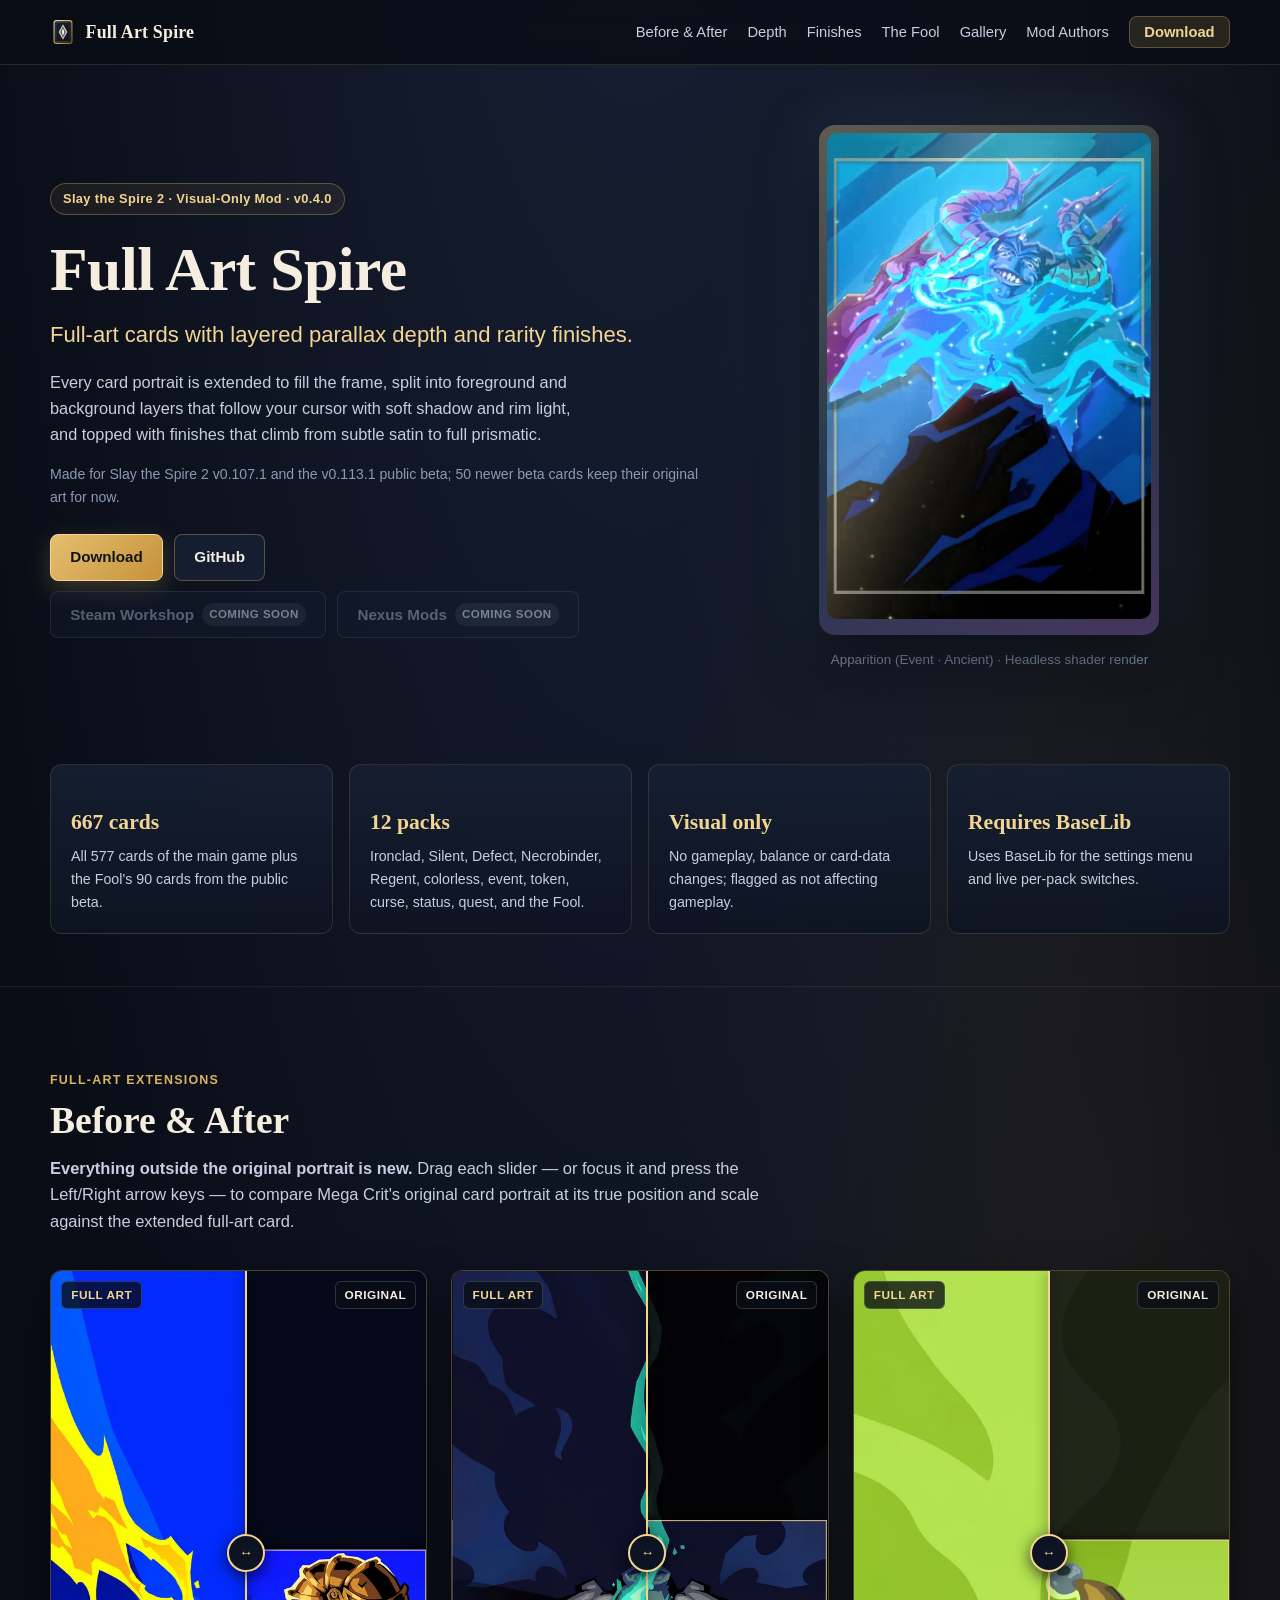
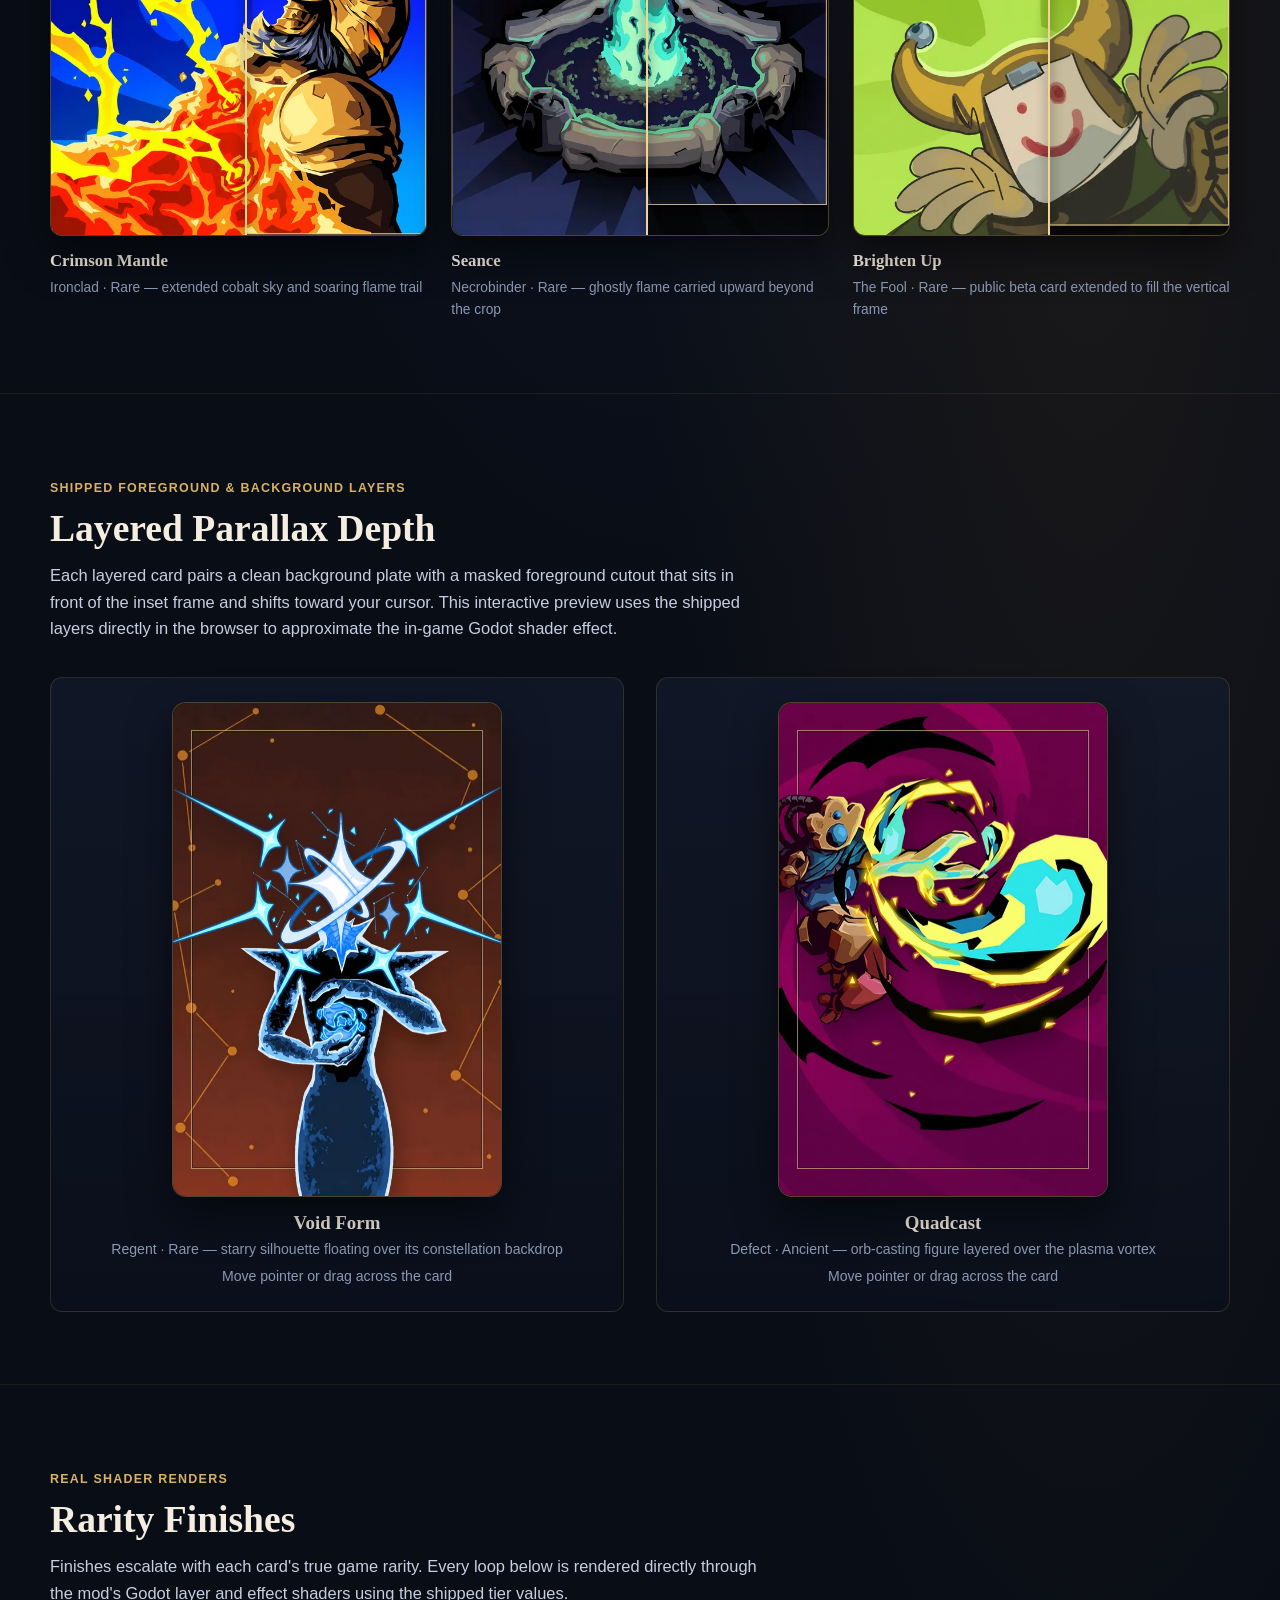
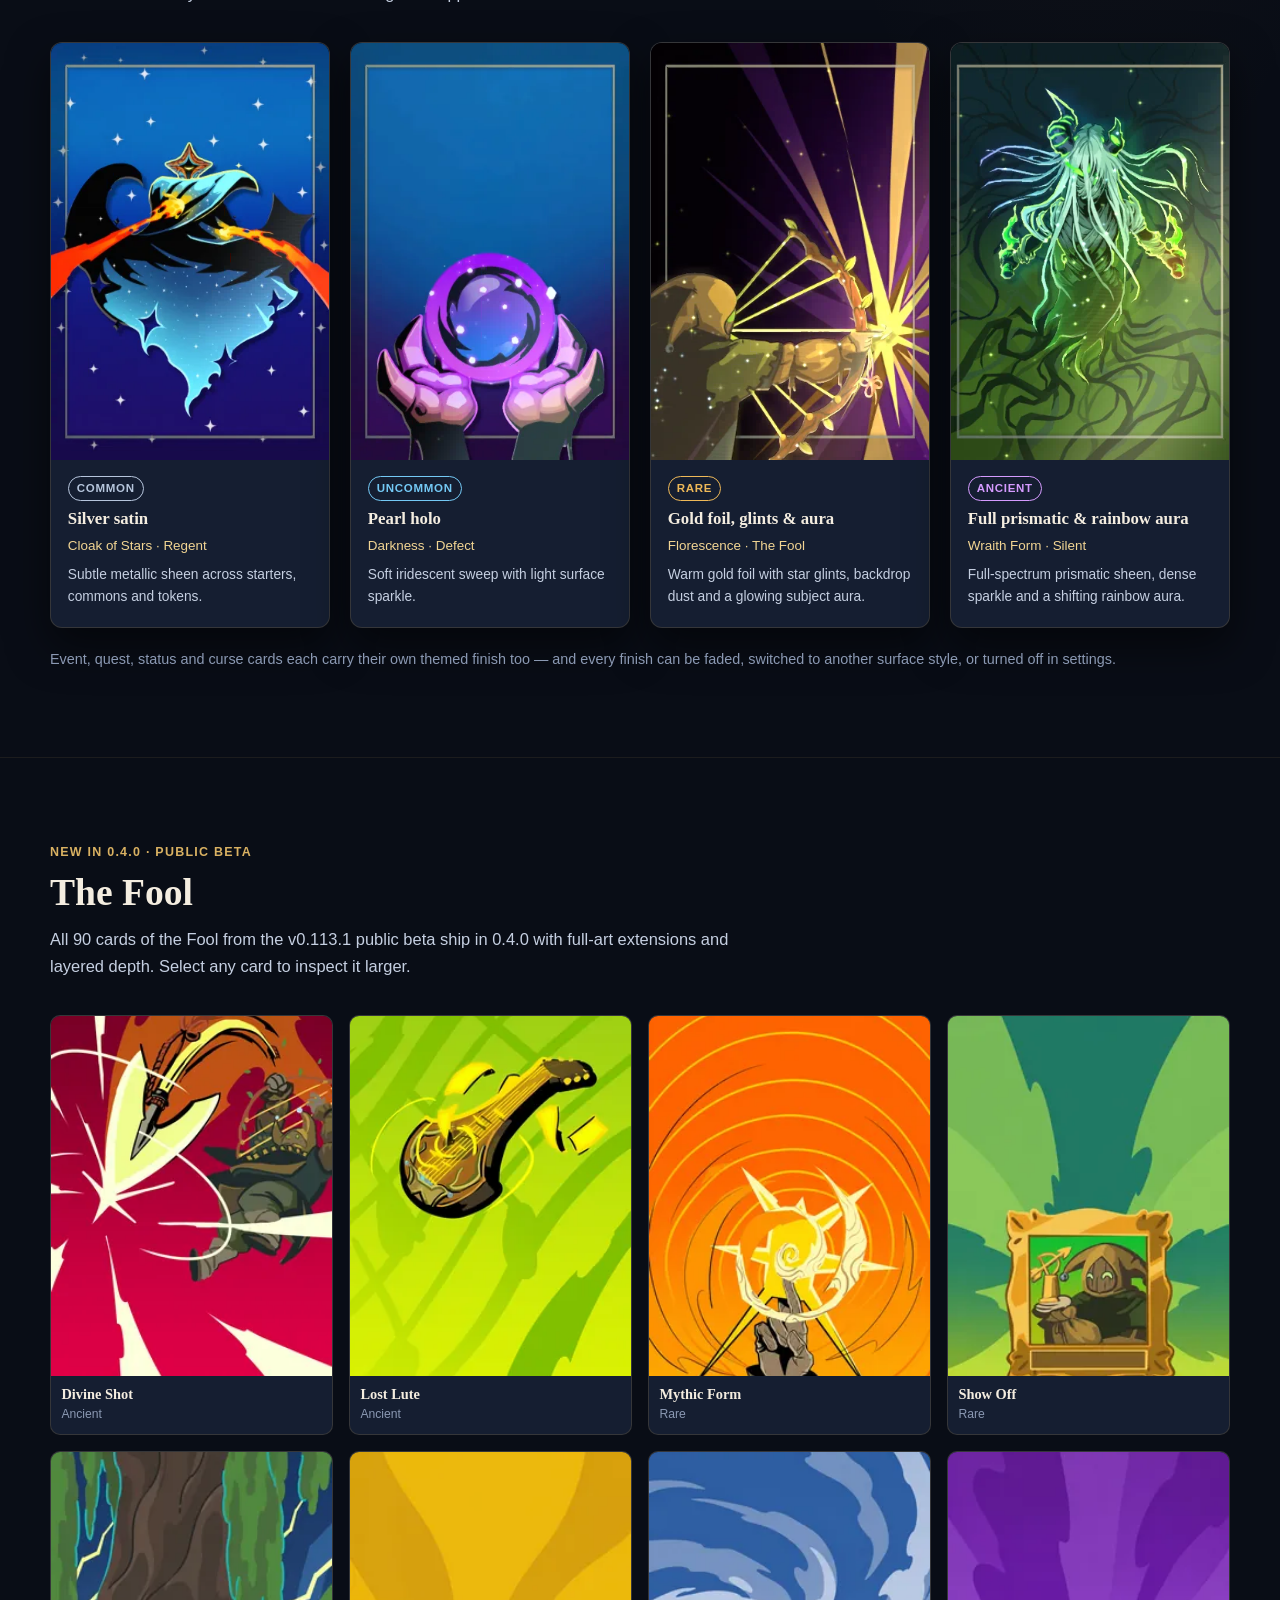
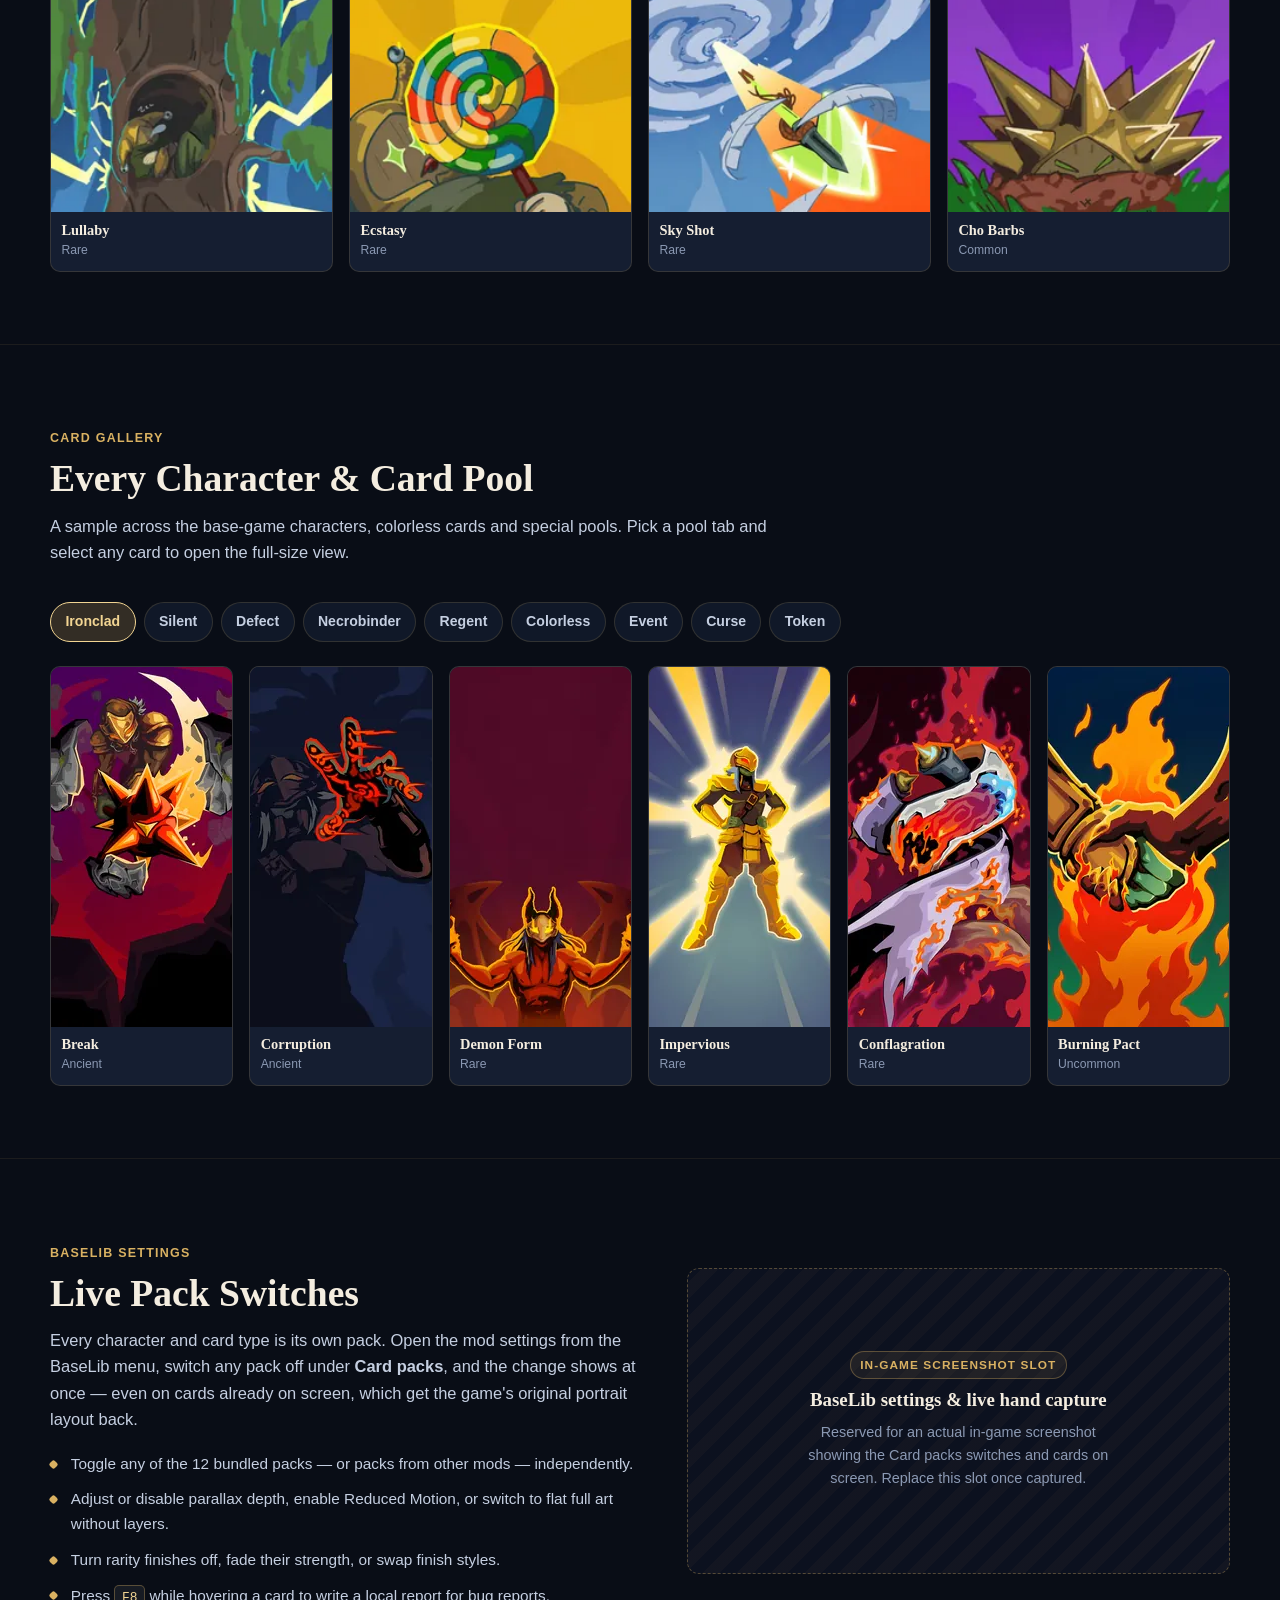
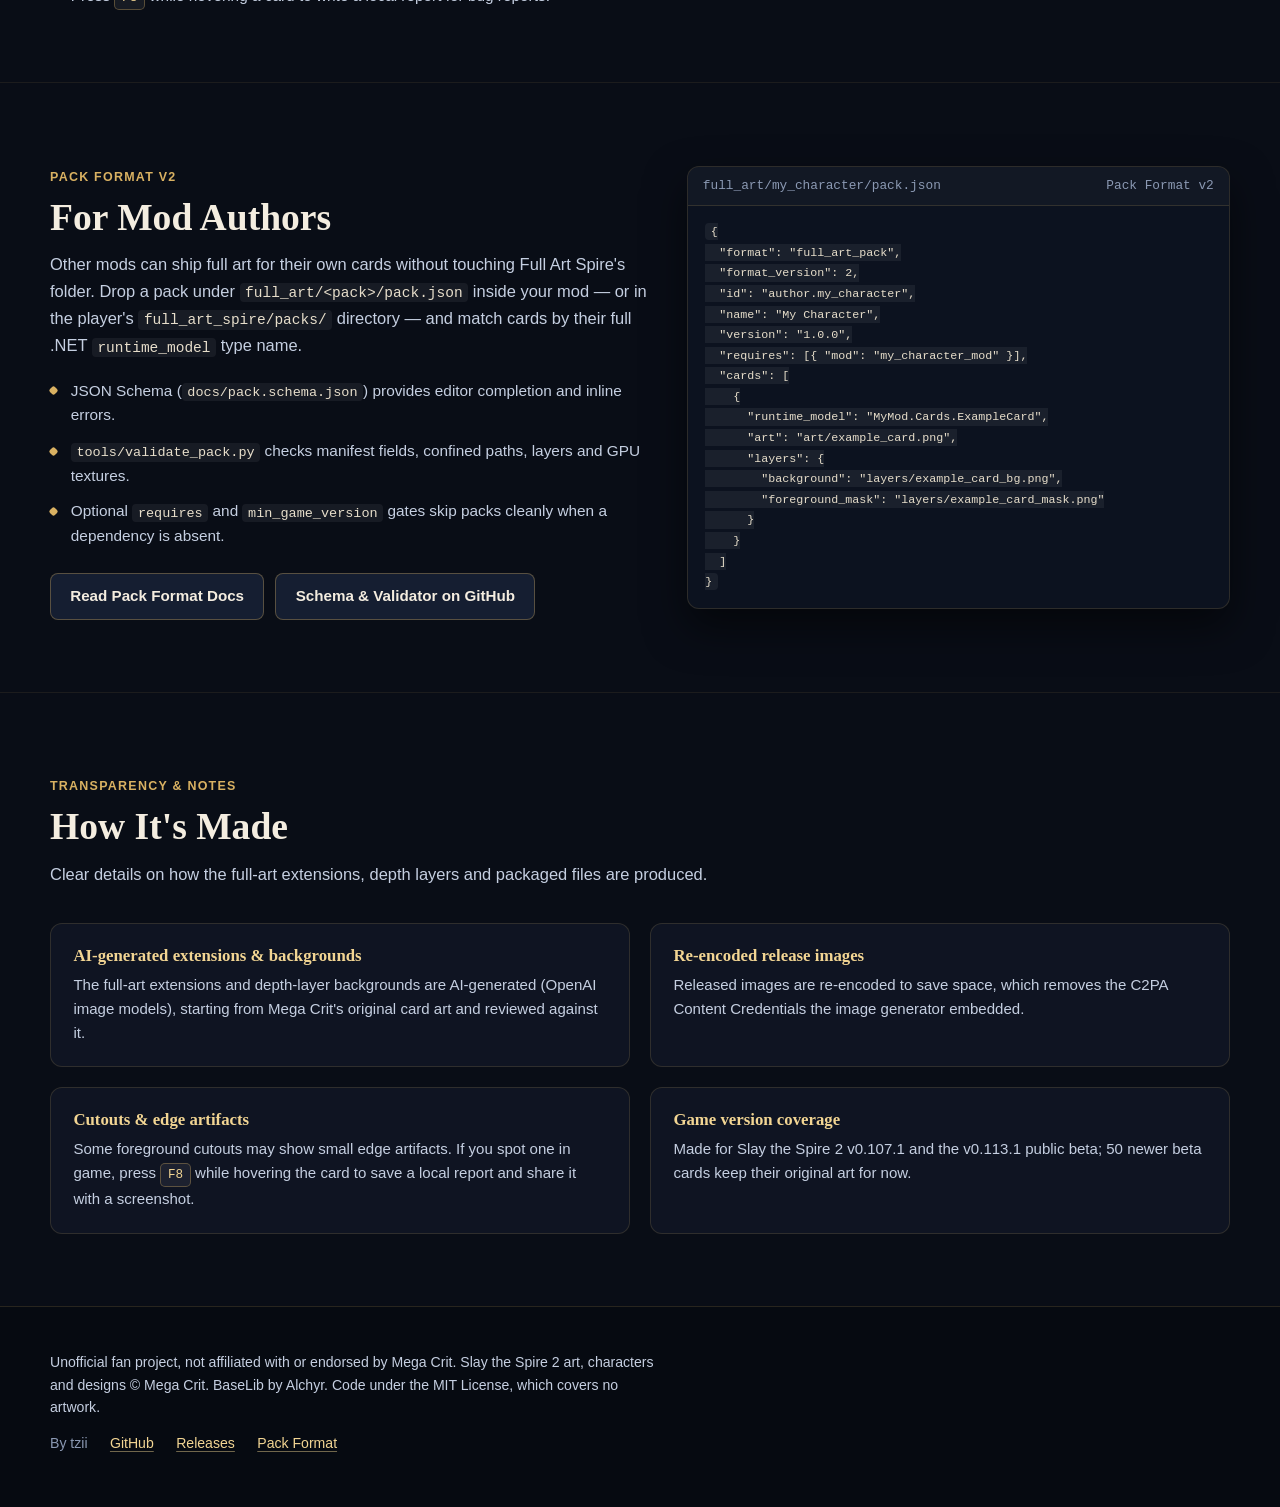
==== index.html @ d220547e "Add Full Art Spire showcase site, media, and press assets" ====
<!DOCTYPE html>
<html lang="en">
<head>
  <meta charset="utf-8">
  <meta name="viewport" content="width=device-width, initial-scale=1">
  <title>Full Art Spire — Full-Art Cards for Slay the Spire 2</title>
  <meta name="description" content="Visual-only Slay the Spire 2 mod giving 667 cards full-art portraits, layered parallax depth and rarity finishes across 12 switchable packs, including the Fool.">
  <meta name="theme-color" content="#090d16">
  <link rel="icon" href="favicon.svg" type="image/svg+xml">

  <meta property="og:type" content="website">
  <meta property="og:site_name" content="Full Art Spire">
  <meta property="og:title" content="Full Art Spire — Full-Art Cards for Slay the Spire 2">
  <meta property="og:description" content="667 full-art cards with layered parallax depth and rarity finishes across 12 packs, including the Fool from the public beta. Visual-only; requires BaseLib.">
  <meta property="og:url" content="https://tzii.github.io/full-art-spire/">
  <meta property="og:image" content="https://tzii.github.io/full-art-spire/assets/og-card.jpg">
  <meta property="og:image:width" content="1200">
  <meta property="og:image:height" content="630">
  <meta property="og:image:alt" content="Full Art Spire showcase featuring full-art Slay the Spire 2 cards with layered depth and rarity finishes">

  <meta name="twitter:card" content="summary_large_image">
  <meta name="twitter:title" content="Full Art Spire — Full-Art Cards for Slay the Spire 2">
  <meta name="twitter:description" content="667 full-art cards with layered parallax depth and rarity finishes across 12 packs. Visual-only Slay the Spire 2 mod.">
  <meta name="twitter:image" content="https://tzii.github.io/full-art-spire/assets/og-card.jpg">

  <link rel="stylesheet" href="style.css">
</head>
<body>
  <a class="skip-link" href="#main">Skip to main content</a>

  <header class="site-header">
    <div class="container header-inner">
      <a class="brand" href="#top">
        <img class="brand-mark" src="favicon.svg" alt="" width="26" height="26">
        <span>Full Art Spire</span>
      </a>
      <nav aria-label="Primary">
        <ul class="nav-links">
          <li><a href="#before-after">Before &amp; After</a></li>
          <li><a href="#depth">Depth</a></li>
          <li><a href="#finishes">Finishes</a></li>
          <li><a href="#the-fool">The Fool</a></li>
          <li><a href="#gallery">Gallery</a></li>
          <li><a href="#mod-authors">Mod Authors</a></li>
          <li><a class="nav-cta" href="https://github.com/tzii/full-art-spire/releases/latest" target="_blank" rel="noopener noreferrer">Download</a></li>
        </ul>
      </nav>
    </div>
  </header>

  <main id="main">
    <!-- a. Hero -->
    <section id="top" class="hero">
      <div class="container hero-grid">
        <div>
          <p class="hero-pill">Slay the Spire 2 · Visual-Only Mod · v0.4.0</p>
          <h1>Full Art Spire</h1>
          <p class="hero-tagline">Full-art cards with layered parallax depth and rarity finishes.</p>
          <p class="hero-desc">
            Every card portrait is extended to fill the frame, split into foreground and background layers that follow your cursor with soft shadow and rim light, and topped with finishes that climb from subtle satin to full prismatic.
          </p>
          <p class="hero-version-note">
            Made for Slay the Spire 2 v0.107.1 and the v0.113.1 public beta; 50 newer beta cards keep their original art for now.
          </p>
          <div class="hero-actions" role="group" aria-label="Downloads and links">
            <div class="btn-row">
              <a class="btn btn-primary" href="https://github.com/tzii/full-art-spire/releases/latest" target="_blank" rel="noopener noreferrer">
                Download
              </a>
              <a class="btn" href="https://github.com/tzii/full-art-spire" target="_blank" rel="noopener noreferrer">
                GitHub
              </a>
            </div>
            <div class="btn-row">
              <a id="btn-workshop" class="btn btn-store is-disabled" aria-disabled="true" tabindex="-1">
                Steam Workshop <span class="btn-badge">Coming soon</span>
              </a>
              <a id="btn-nexus" class="btn btn-store is-disabled" aria-disabled="true" tabindex="-1">
                Nexus Mods <span class="btn-badge">Coming soon</span>
              </a>
            </div>
          </div>
        </div>

        <div class="hero-stage">
          <div class="hero-card-frame">
            <picture>
              <source srcset="assets/hero-still.webp" media="(prefers-reduced-motion: reduce)">
              <img
                src="assets/hero.webp"
                alt="Apparition — Ancient card rendered with layered parallax depth and full prismatic rainbow finish"
                width="400"
                height="600"
                loading="eager"
                fetchpriority="high"
                decoding="async"
              >
            </picture>
          </div>
          <p class="hero-caption">Apparition (Event · Ancient) · Headless shader render</p>
        </div>
      </div>
    </section>

    <!-- b. Facts strip -->
    <section class="facts-section" aria-label="Mod overview facts">
      <div class="container">
        <div class="facts-grid">
          <div class="fact-card">
            <p class="fact-value">667 cards</p>
            <p class="fact-desc">All 577 cards of the main game plus the Fool's 90 cards from the public beta.</p>
          </div>
          <div class="fact-card">
            <p class="fact-value">12 packs</p>
            <p class="fact-desc">Ironclad, Silent, Defect, Necrobinder, Regent, colorless, event, token, curse, status, quest, and the Fool.</p>
          </div>
          <div class="fact-card">
            <p class="fact-value">Visual only</p>
            <p class="fact-desc">No gameplay, balance or card-data changes; flagged as not affecting gameplay.</p>
          </div>
          <div class="fact-card">
            <p class="fact-value">Requires BaseLib</p>
            <p class="fact-desc">Uses BaseLib for the settings menu and live per-pack switches.</p>
          </div>
        </div>
      </div>
    </section>

    <!-- c. Before / After -->
    <section id="before-after" class="section">
      <div class="container">
        <div class="section-head">
          <p class="section-eyebrow">Full-Art Extensions</p>
          <h2>Before &amp; After</h2>
          <p class="section-lead">
            <strong>Everything outside the original portrait is new.</strong> Drag each slider — or focus it and press the Left/Right arrow keys — to compare Mega Crit's original card portrait at its true position and scale against the extended full-art card.
          </p>
        </div>

        <div class="ba-grid">
          <figure class="ba-card">
            <div class="ba-viewport" data-ba>
              <img class="ba-img" src="assets/ba-1-before.webp" alt="Crimson Mantle original game portrait positioned inside the darkened full-art canvas" width="640" height="960" loading="lazy" decoding="async">
              <img class="ba-img ba-after" src="assets/ba-1-after.webp" alt="Crimson Mantle extended full-art version with sky and rising flames" width="640" height="960" loading="lazy" decoding="async">
              <span class="ba-tag ba-tag-after" aria-hidden="true">Full art</span>
              <span class="ba-tag ba-tag-before" aria-hidden="true">Original</span>
              <div class="ba-divider" aria-hidden="true">
                <span class="ba-knob">&#8596;</span>
              </div>
              <input class="ba-range" type="range" min="0" max="100" value="52" aria-label="Compare original portrait and full art for Crimson Mantle">
            </div>
            <figcaption class="ba-meta">
              <span class="ba-title">Crimson Mantle</span>
              <span class="ba-sub">Ironclad · Rare — extended cobalt sky and soaring flame trail</span>
            </figcaption>
          </figure>

          <figure class="ba-card">
            <div class="ba-viewport" data-ba>
              <img class="ba-img" src="assets/ba-2-before.webp" alt="Seance original game portrait positioned inside the darkened full-art canvas" width="640" height="960" loading="lazy" decoding="async">
              <img class="ba-img ba-after" src="assets/ba-2-after.webp" alt="Seance extended full-art version with spectral fire rising into the cavern" width="640" height="960" loading="lazy" decoding="async">
              <span class="ba-tag ba-tag-after" aria-hidden="true">Full art</span>
              <span class="ba-tag ba-tag-before" aria-hidden="true">Original</span>
              <div class="ba-divider" aria-hidden="true">
                <span class="ba-knob">&#8596;</span>
              </div>
              <input class="ba-range" type="range" min="0" max="100" value="52" aria-label="Compare original portrait and full art for Seance">
            </div>
            <figcaption class="ba-meta">
              <span class="ba-title">Seance</span>
              <span class="ba-sub">Necrobinder · Rare — ghostly flame carried upward beyond the crop</span>
            </figcaption>
          </figure>

          <figure class="ba-card">
            <div class="ba-viewport" data-ba>
              <img class="ba-img" src="assets/ba-3-before.webp" alt="Brighten Up original game portrait positioned inside the darkened full-art canvas" width="640" height="960" loading="lazy" decoding="async">
              <img class="ba-img ba-after" src="assets/ba-3-after.webp" alt="Brighten Up extended full-art version for the Fool" width="640" height="960" loading="lazy" decoding="async">
              <span class="ba-tag ba-tag-after" aria-hidden="true">Full art</span>
              <span class="ba-tag ba-tag-before" aria-hidden="true">Original</span>
              <div class="ba-divider" aria-hidden="true">
                <span class="ba-knob">&#8596;</span>
              </div>
              <input class="ba-range" type="range" min="0" max="100" value="52" aria-label="Compare original portrait and full art for Brighten Up">
            </div>
            <figcaption class="ba-meta">
              <span class="ba-title">Brighten Up</span>
              <span class="ba-sub">The Fool · Rare — public beta card extended to fill the vertical frame</span>
            </figcaption>
          </figure>
        </div>
      </div>
    </section>

    <!-- d. Depth (interactive browser parallax) -->
    <section id="depth" class="section">
      <div class="container">
        <div class="section-head">
          <p class="section-eyebrow">Shipped Foreground &amp; Background Layers</p>
          <h2>Layered Parallax Depth</h2>
          <p class="section-lead">
            Each layered card pairs a clean background plate with a masked foreground cutout that sits in front of the inset frame and shifts toward your cursor. This interactive preview uses the shipped layers directly in the browser to approximate the in-game Godot shader effect.
          </p>
        </div>

        <div class="depth-grid">
          <div class="depth-card-wrap">
            <div class="depth-stage" data-depth-stage>
              <img class="depth-layer depth-bg" src="assets/depth-1-bg.webp" alt="" width="600" height="900" loading="lazy" decoding="async">
              <div class="depth-inset-frame" aria-hidden="true"></div>
              <img class="depth-layer depth-shadow" src="assets/depth-1-fg.webp" alt="" width="600" height="900" loading="lazy" decoding="async" aria-hidden="true">
              <img class="depth-layer depth-fg" src="assets/depth-1-fg.webp" alt="Void Form foreground cutout over its constellation background" width="600" height="900" loading="lazy" decoding="async">
              <div class="depth-sheen" aria-hidden="true"></div>
              <img class="depth-still" src="[data-uri]" data-src="assets/depth-1-still.webp" alt="Void Form layered card at rest" width="600" height="900" loading="lazy" decoding="async">
            </div>
            <div class="depth-caption">
              <h3>Void Form</h3>
              <p>Regent · Rare — starry silhouette floating over its constellation backdrop</p>
              <p class="depth-hint" data-depth-hint>Move pointer or drag across the card</p>
            </div>
          </div>

          <div class="depth-card-wrap">
            <div class="depth-stage" data-depth-stage>
              <img class="depth-layer depth-bg" src="assets/depth-2-bg.webp" alt="" width="600" height="900" loading="lazy" decoding="async">
              <div class="depth-inset-frame" aria-hidden="true"></div>
              <img class="depth-layer depth-shadow" src="assets/depth-2-fg.webp" alt="" width="600" height="900" loading="lazy" decoding="async" aria-hidden="true">
              <img class="depth-layer depth-fg" src="assets/depth-2-fg.webp" alt="Quadcast foreground cutout over its swirling plasma vortex background" width="600" height="900" loading="lazy" decoding="async">
              <div class="depth-sheen" aria-hidden="true"></div>
              <img class="depth-still" src="[data-uri]" data-src="assets/depth-2-still.webp" alt="Quadcast layered card at rest" width="600" height="900" loading="lazy" decoding="async">
            </div>
            <div class="depth-caption">
              <h3>Quadcast</h3>
              <p>Defect · Ancient — orb-casting figure layered over the plasma vortex</p>
              <p class="depth-hint" data-depth-hint>Move pointer or drag across the card</p>
            </div>
          </div>
        </div>
      </div>
    </section>

    <!-- e. Rarity finishes -->
    <section id="finishes" class="section">
      <div class="container">
        <div class="section-head">
          <p class="section-eyebrow">Real Shader Renders</p>
          <h2>Rarity Finishes</h2>
          <p class="section-lead">
            Finishes escalate with each card's true game rarity. Every loop below is rendered directly through the mod's Godot layer and effect shaders using the shipped tier values.
          </p>
        </div>

        <div class="finishes-grid">
          <article class="finish-card">
            <div class="finish-media">
              <img src="assets/finish-common-still.webp" data-still-src="assets/finish-common-still.webp" data-anim-src="assets/finish-common.webp" alt="Cloak of Stars rendered with the Common silver satin finish" width="360" height="540" loading="lazy" decoding="async">
            </div>
            <div class="finish-body">
              <span class="tier-pill tier-common">Common</span>
              <h3 class="finish-name">Silver satin</h3>
              <p class="finish-card-title">Cloak of Stars · Regent</p>
              <p class="finish-desc">Subtle metallic sheen across starters, commons and tokens.</p>
            </div>
          </article>

          <article class="finish-card">
            <div class="finish-media">
              <img src="assets/finish-uncommon-still.webp" data-still-src="assets/finish-uncommon-still.webp" data-anim-src="assets/finish-uncommon.webp" alt="Darkness rendered with the Uncommon pearl holo finish" width="360" height="540" loading="lazy" decoding="async">
            </div>
            <div class="finish-body">
              <span class="tier-pill tier-uncommon">Uncommon</span>
              <h3 class="finish-name">Pearl holo</h3>
              <p class="finish-card-title">Darkness · Defect</p>
              <p class="finish-desc">Soft iridescent sweep with light surface sparkle.</p>
            </div>
          </article>

          <article class="finish-card">
            <div class="finish-media">
              <img src="assets/finish-rare-still.webp" data-still-src="assets/finish-rare-still.webp" data-anim-src="assets/finish-rare.webp" alt="Florescence rendered with the Rare gold foil finish, star glints and subject aura" width="360" height="540" loading="lazy" decoding="async">
            </div>
            <div class="finish-body">
              <span class="tier-pill tier-rare">Rare</span>
              <h3 class="finish-name">Gold foil, glints &amp; aura</h3>
              <p class="finish-card-title">Florescence · The Fool</p>
              <p class="finish-desc">Warm gold foil with star glints, backdrop dust and a glowing subject aura.</p>
            </div>
          </article>

          <article class="finish-card">
            <div class="finish-media">
              <img src="assets/finish-ancient-still.webp" data-still-src="assets/finish-ancient-still.webp" data-anim-src="assets/finish-ancient.webp" alt="Wraith Form rendered with the Ancient full prismatic finish and rainbow aura" width="360" height="540" loading="lazy" decoding="async">
            </div>
            <div class="finish-body">
              <span class="tier-pill tier-ancient">Ancient</span>
              <h3 class="finish-name">Full prismatic &amp; rainbow aura</h3>
              <p class="finish-card-title">Wraith Form · Silent</p>
              <p class="finish-desc">Full-spectrum prismatic sheen, dense sparkle and a shifting rainbow aura.</p>
            </div>
          </article>
        </div>

        <p class="subtle-note">
          Event, quest, status and curse cards each carry their own themed finish too — and every finish can be faded, switched to another surface style, or turned off in settings.
        </p>
      </div>
    </section>

    <!-- f. The Fool -->
    <section id="the-fool" class="section">
      <div class="container">
        <div class="section-head">
          <p class="section-eyebrow">New in 0.4.0 · Public Beta</p>
          <h2>The Fool</h2>
          <p class="section-lead">
            All 90 cards of the Fool from the v0.113.1 public beta ship in 0.4.0 with full-art extensions and layered depth. Select any card to inspect it larger.
          </p>
        </div>

        <div class="card-grid" data-lightbox-group>
          <button type="button" class="card-tile" data-lightbox-item data-full="assets/cards/full/fool-divine_shot.webp" data-name="Divine Shot" data-meta="The Fool · Ancient">
            <img class="card-tile-art" src="assets/cards/thumb/fool-divine_shot.webp" alt="Divine Shot — The Fool Ancient full-art card" width="256" height="360" loading="lazy" decoding="async">
            <span class="card-tile-meta"><span class="card-tile-name">Divine Shot</span><span class="card-tile-rarity">Ancient</span></span>
          </button>
          <button type="button" class="card-tile" data-lightbox-item data-full="assets/cards/full/fool-lost_lute.webp" data-name="Lost Lute" data-meta="The Fool · Ancient">
            <img class="card-tile-art" src="assets/cards/thumb/fool-lost_lute.webp" alt="Lost Lute — The Fool Ancient full-art card" width="256" height="360" loading="lazy" decoding="async">
            <span class="card-tile-meta"><span class="card-tile-name">Lost Lute</span><span class="card-tile-rarity">Ancient</span></span>
          </button>
          <button type="button" class="card-tile" data-lightbox-item data-full="assets/cards/full/fool-mythic_form.webp" data-name="Mythic Form" data-meta="The Fool · Rare">
            <img class="card-tile-art" src="assets/cards/thumb/fool-mythic_form.webp" alt="Mythic Form — The Fool Rare full-art card" width="240" height="360" loading="lazy" decoding="async">
            <span class="card-tile-meta"><span class="card-tile-name">Mythic Form</span><span class="card-tile-rarity">Rare</span></span>
          </button>
          <button type="button" class="card-tile" data-lightbox-item data-full="assets/cards/full/fool-show_off.webp" data-name="Show Off" data-meta="The Fool · Rare">
            <img class="card-tile-art" src="assets/cards/thumb/fool-show_off.webp" alt="Show Off — The Fool Rare full-art card" width="240" height="360" loading="lazy" decoding="async">
            <span class="card-tile-meta"><span class="card-tile-name">Show Off</span><span class="card-tile-rarity">Rare</span></span>
          </button>
          <button type="button" class="card-tile" data-lightbox-item data-full="assets/cards/full/fool-lullaby.webp" data-name="Lullaby" data-meta="The Fool · Rare">
            <img class="card-tile-art" src="assets/cards/thumb/fool-lullaby.webp" alt="Lullaby — The Fool Rare full-art card" width="240" height="360" loading="lazy" decoding="async">
            <span class="card-tile-meta"><span class="card-tile-name">Lullaby</span><span class="card-tile-rarity">Rare</span></span>
          </button>
          <button type="button" class="card-tile" data-lightbox-item data-full="assets/cards/full/fool-ecstasy.webp" data-name="Ecstasy" data-meta="The Fool · Rare">
            <img class="card-tile-art" src="assets/cards/thumb/fool-ecstasy.webp" alt="Ecstasy — The Fool Rare full-art card" width="240" height="360" loading="lazy" decoding="async">
            <span class="card-tile-meta"><span class="card-tile-name">Ecstasy</span><span class="card-tile-rarity">Rare</span></span>
          </button>
          <button type="button" class="card-tile" data-lightbox-item data-full="assets/cards/full/fool-sky_shot.webp" data-name="Sky Shot" data-meta="The Fool · Rare">
            <img class="card-tile-art" src="assets/cards/thumb/fool-sky_shot.webp" alt="Sky Shot — The Fool Rare full-art card" width="240" height="360" loading="lazy" decoding="async">
            <span class="card-tile-meta"><span class="card-tile-name">Sky Shot</span><span class="card-tile-rarity">Rare</span></span>
          </button>
          <button type="button" class="card-tile" data-lightbox-item data-full="assets/cards/full/fool-cho_barbs.webp" data-name="Cho Barbs" data-meta="The Fool · Common">
            <img class="card-tile-art" src="assets/cards/thumb/fool-cho_barbs.webp" alt="Cho Barbs — The Fool Common full-art card" width="240" height="360" loading="lazy" decoding="async">
            <span class="card-tile-meta"><span class="card-tile-name">Cho Barbs</span><span class="card-tile-rarity">Common</span></span>
          </button>
        </div>
      </div>
    </section>

    <!-- g. Every character gallery -->
    <section id="gallery" class="section">
      <div class="container">
        <div class="section-head">
          <p class="section-eyebrow">Card Gallery</p>
          <h2>Every Character &amp; Card Pool</h2>
          <p class="section-lead">
            A sample across the base-game characters, colorless cards and special pools. Pick a pool tab and select any card to open the full-size view.
          </p>
        </div>

        <div class="tablist" role="tablist" aria-label="Card pools" data-gallery-tabs>
          <button type="button" class="tab-btn" role="tab" id="tab-ironclad" aria-selected="true" aria-controls="panel-ironclad" tabindex="0">Ironclad</button>
          <button type="button" class="tab-btn" role="tab" id="tab-silent" aria-selected="false" aria-controls="panel-silent" tabindex="-1">Silent</button>
          <button type="button" class="tab-btn" role="tab" id="tab-defect" aria-selected="false" aria-controls="panel-defect" tabindex="-1">Defect</button>
          <button type="button" class="tab-btn" role="tab" id="tab-necrobinder" aria-selected="false" aria-controls="panel-necrobinder" tabindex="-1">Necrobinder</button>
          <button type="button" class="tab-btn" role="tab" id="tab-regent" aria-selected="false" aria-controls="panel-regent" tabindex="-1">Regent</button>
          <button type="button" class="tab-btn" role="tab" id="tab-colorless" aria-selected="false" aria-controls="panel-colorless" tabindex="-1">Colorless</button>
          <button type="button" class="tab-btn" role="tab" id="tab-event" aria-selected="false" aria-controls="panel-event" tabindex="-1">Event</button>
          <button type="button" class="tab-btn" role="tab" id="tab-curse" aria-selected="false" aria-controls="panel-curse" tabindex="-1">Curse</button>
          <button type="button" class="tab-btn" role="tab" id="tab-token" aria-selected="false" aria-controls="panel-token" tabindex="-1">Token</button>
        </div>

        <!-- Ironclad -->
        <div id="panel-ironclad" class="tabpanel" role="tabpanel" aria-labelledby="tab-ironclad">
          <div class="card-grid is-six" data-lightbox-group>
            <button type="button" class="card-tile" data-lightbox-item data-full="assets/cards/full/ironclad-break.webp" data-name="Break" data-meta="Ironclad · Ancient">
              <img class="card-tile-art" src="assets/cards/thumb/ironclad-break.webp" alt="Break — Ironclad Ancient full-art card" width="256" height="360" loading="lazy" decoding="async">
              <span class="card-tile-meta"><span class="card-tile-name">Break</span><span class="card-tile-rarity">Ancient</span></span>
            </button>
            <button type="button" class="card-tile" data-lightbox-item data-full="assets/cards/full/ironclad-corruption.webp" data-name="Corruption" data-meta="Ironclad · Ancient">
              <img class="card-tile-art" src="assets/cards/thumb/ironclad-corruption.webp" alt="Corruption — Ironclad Ancient full-art card" width="256" height="360" loading="lazy" decoding="async">
              <span class="card-tile-meta"><span class="card-tile-name">Corruption</span><span class="card-tile-rarity">Ancient</span></span>
            </button>
            <button type="button" class="card-tile" data-lightbox-item data-full="assets/cards/full/ironclad-demon_form.webp" data-name="Demon Form" data-meta="Ironclad · Rare">
              <img class="card-tile-art" src="assets/cards/thumb/ironclad-demon_form.webp" alt="Demon Form — Ironclad Rare full-art card" width="240" height="360" loading="lazy" decoding="async">
              <span class="card-tile-meta"><span class="card-tile-name">Demon Form</span><span class="card-tile-rarity">Rare</span></span>
            </button>
            <button type="button" class="card-tile" data-lightbox-item data-full="assets/cards/full/ironclad-impervious.webp" data-name="Impervious" data-meta="Ironclad · Rare">
              <img class="card-tile-art" src="assets/cards/thumb/ironclad-impervious.webp" alt="Impervious — Ironclad Rare full-art card" width="240" height="360" loading="lazy" decoding="async">
              <span class="card-tile-meta"><span class="card-tile-name">Impervious</span><span class="card-tile-rarity">Rare</span></span>
            </button>
            <button type="button" class="card-tile" data-lightbox-item data-full="assets/cards/full/ironclad-conflagration.webp" data-name="Conflagration" data-meta="Ironclad · Rare">
              <img class="card-tile-art" src="assets/cards/thumb/ironclad-conflagration.webp" alt="Conflagration — Ironclad Rare full-art card" width="240" height="360" loading="lazy" decoding="async">
              <span class="card-tile-meta"><span class="card-tile-name">Conflagration</span><span class="card-tile-rarity">Rare</span></span>
            </button>
            <button type="button" class="card-tile" data-lightbox-item data-full="assets/cards/full/ironclad-burning_pact.webp" data-name="Burning Pact" data-meta="Ironclad · Uncommon">
              <img class="card-tile-art" src="assets/cards/thumb/ironclad-burning_pact.webp" alt="Burning Pact — Ironclad Uncommon full-art card" width="240" height="360" loading="lazy" decoding="async">
              <span class="card-tile-meta"><span class="card-tile-name">Burning Pact</span><span class="card-tile-rarity">Uncommon</span></span>
            </button>
          </div>
        </div>

        <!-- Silent -->
        <div id="panel-silent" class="tabpanel" role="tabpanel" aria-labelledby="tab-silent" hidden>
          <div class="card-grid is-six" data-lightbox-group>
            <button type="button" class="card-tile" data-lightbox-item data-full="assets/cards/full/silent-wraith_form.webp" data-name="Wraith Form" data-meta="Silent · Ancient">
              <img class="card-tile-art" src="[data-uri]" data-src="assets/cards/thumb/silent-wraith_form.webp" alt="Wraith Form — Silent Ancient full-art card" width="256" height="360" loading="lazy" decoding="async">
              <span class="card-tile-meta"><span class="card-tile-name">Wraith Form</span><span class="card-tile-rarity">Ancient</span></span>
            </button>
            <button type="button" class="card-tile" data-lightbox-item data-full="assets/cards/full/silent-suppress.webp" data-name="Suppress" data-meta="Silent · Ancient">
              <img class="card-tile-art" src="[data-uri]" data-src="assets/cards/thumb/silent-suppress.webp" alt="Suppress — Silent Ancient full-art card" width="256" height="360" loading="lazy" decoding="async">
              <span class="card-tile-meta"><span class="card-tile-name">Suppress</span><span class="card-tile-rarity">Ancient</span></span>
            </button>
            <button type="button" class="card-tile" data-lightbox-item data-full="assets/cards/full/silent-afterimage.webp" data-name="Afterimage" data-meta="Silent · Rare">
              <img class="card-tile-art" src="[data-uri]" data-src="assets/cards/thumb/silent-afterimage.webp" alt="Afterimage — Silent Rare full-art card" width="240" height="360" loading="lazy" decoding="async">
              <span class="card-tile-meta"><span class="card-tile-name">Afterimage</span><span class="card-tile-rarity">Rare</span></span>
            </button>
            <button type="button" class="card-tile" data-lightbox-item data-full="assets/cards/full/silent-fan_of_knives.webp" data-name="Fan of Knives" data-meta="Silent · Rare">
              <img class="card-tile-art" src="[data-uri]" data-src="assets/cards/thumb/silent-fan_of_knives.webp" alt="Fan of Knives — Silent Rare full-art card" width="240" height="360" loading="lazy" decoding="async">
              <span class="card-tile-meta"><span class="card-tile-name">Fan of Knives</span><span class="card-tile-rarity">Rare</span></span>
            </button>
            <button type="button" class="card-tile" data-lightbox-item data-full="assets/cards/full/silent-grand_finale.webp" data-name="Grand Finale" data-meta="Silent · Rare">
              <img class="card-tile-art" src="[data-uri]" data-src="assets/cards/thumb/silent-grand_finale.webp" alt="Grand Finale — Silent Rare full-art card" width="240" height="360" loading="lazy" decoding="async">
              <span class="card-tile-meta"><span class="card-tile-name">Grand Finale</span><span class="card-tile-rarity">Rare</span></span>
            </button>
            <button type="button" class="card-tile" data-lightbox-item data-full="assets/cards/full/silent-serpent_form.webp" data-name="Serpent Form" data-meta="Silent · Rare">
              <img class="card-tile-art" src="[data-uri]" data-src="assets/cards/thumb/silent-serpent_form.webp" alt="Serpent Form — Silent Rare full-art card" width="240" height="360" loading="lazy" decoding="async">
              <span class="card-tile-meta"><span class="card-tile-name">Serpent Form</span><span class="card-tile-rarity">Rare</span></span>
            </button>
          </div>
        </div>

        <!-- Defect -->
        <div id="panel-defect" class="tabpanel" role="tabpanel" aria-labelledby="tab-defect" hidden>
          <div class="card-grid is-six" data-lightbox-group>
            <button type="button" class="card-tile" data-lightbox-item data-full="assets/cards/full/defect-biased_cognition.webp" data-name="Biased Cognition" data-meta="Defect · Ancient">
              <img class="card-tile-art" src="[data-uri]" data-src="assets/cards/thumb/defect-biased_cognition.webp" alt="Biased Cognition — Defect Ancient full-art card" width="256" height="360" loading="lazy" decoding="async">
              <span class="card-tile-meta"><span class="card-tile-name">Biased Cognition</span><span class="card-tile-rarity">Ancient</span></span>
            </button>
            <button type="button" class="card-tile" data-lightbox-item data-full="assets/cards/full/defect-quadcast.webp" data-name="Quadcast" data-meta="Defect · Ancient">
              <img class="card-tile-art" src="[data-uri]" data-src="assets/cards/thumb/defect-quadcast.webp" alt="Quadcast — Defect Ancient full-art card" width="256" height="360" loading="lazy" decoding="async">
              <span class="card-tile-meta"><span class="card-tile-name">Quadcast</span><span class="card-tile-rarity">Ancient</span></span>
            </button>
            <button type="button" class="card-tile" data-lightbox-item data-full="assets/cards/full/defect-echo_form.webp" data-name="Echo Form" data-meta="Defect · Rare">
              <img class="card-tile-art" src="[data-uri]" data-src="assets/cards/thumb/defect-echo_form.webp" alt="Echo Form — Defect Rare full-art card" width="240" height="360" loading="lazy" decoding="async">
              <span class="card-tile-meta"><span class="card-tile-name">Echo Form</span><span class="card-tile-rarity">Rare</span></span>
            </button>
            <button type="button" class="card-tile" data-lightbox-item data-full="assets/cards/full/defect-creative_ai.webp" data-name="Creative AI" data-meta="Defect · Rare">
              <img class="card-tile-art" src="[data-uri]" data-src="assets/cards/thumb/defect-creative_ai.webp" alt="Creative AI — Defect Rare full-art card" width="240" height="360" loading="lazy" decoding="async">
              <span class="card-tile-meta"><span class="card-tile-name">Creative AI</span><span class="card-tile-rarity">Rare</span></span>
            </button>
            <button type="button" class="card-tile" data-lightbox-item data-full="assets/cards/full/defect-genetic_algorithm.webp" data-name="Genetic Algorithm" data-meta="Defect · Rare">
              <img class="card-tile-art" src="[data-uri]" data-src="assets/cards/thumb/defect-genetic_algorithm.webp" alt="Genetic Algorithm — Defect Rare full-art card" width="240" height="360" loading="lazy" decoding="async">
              <span class="card-tile-meta"><span class="card-tile-name">Genetic Algorithm</span><span class="card-tile-rarity">Rare</span></span>
            </button>
            <button type="button" class="card-tile" data-lightbox-item data-full="assets/cards/full/defect-glacier.webp" data-name="Glacier" data-meta="Defect · Uncommon">
              <img class="card-tile-art" src="[data-uri]" data-src="assets/cards/thumb/defect-glacier.webp" alt="Glacier — Defect Uncommon full-art card" width="240" height="360" loading="lazy" decoding="async">
              <span class="card-tile-meta"><span class="card-tile-name">Glacier</span><span class="card-tile-rarity">Uncommon</span></span>
            </button>
          </div>
        </div>

        <!-- Necrobinder -->
        <div id="panel-necrobinder" class="tabpanel" role="tabpanel" aria-labelledby="tab-necrobinder" hidden>
          <div class="card-grid is-six" data-lightbox-group>
            <button type="button" class="card-tile" data-lightbox-item data-full="assets/cards/full/necrobinder-protector.webp" data-name="Protector" data-meta="Necrobinder · Ancient">
              <img class="card-tile-art" src="[data-uri]" data-src="assets/cards/thumb/necrobinder-protector.webp" alt="Protector — Necrobinder Ancient full-art card" width="256" height="360" loading="lazy" decoding="async">
              <span class="card-tile-meta"><span class="card-tile-name">Protector</span><span class="card-tile-rarity">Ancient</span></span>
            </button>
            <button type="button" class="card-tile" data-lightbox-item data-full="assets/cards/full/necrobinder-forbidden_grimoire.webp" data-name="Forbidden Grimoire" data-meta="Necrobinder · Ancient">
              <img class="card-tile-art" src="[data-uri]" data-src="assets/cards/thumb/necrobinder-forbidden_grimoire.webp" alt="Forbidden Grimoire — Necrobinder Ancient full-art card" width="256" height="360" loading="lazy" decoding="async">
              <span class="card-tile-meta"><span class="card-tile-name">Forbidden Grimoire</span><span class="card-tile-rarity">Ancient</span></span>
            </button>
            <button type="button" class="card-tile" data-lightbox-item data-full="assets/cards/full/necrobinder-reaper_form.webp" data-name="Reaper Form" data-meta="Necrobinder · Rare">
              <img class="card-tile-art" src="[data-uri]" data-src="assets/cards/thumb/necrobinder-reaper_form.webp" alt="Reaper Form — Necrobinder Rare full-art card" width="240" height="360" loading="lazy" decoding="async">
              <span class="card-tile-meta"><span class="card-tile-name">Reaper Form</span><span class="card-tile-rarity">Rare</span></span>
            </button>
            <button type="button" class="card-tile" data-lightbox-item data-full="assets/cards/full/necrobinder-end_of_days.webp" data-name="End of Days" data-meta="Necrobinder · Rare">
              <img class="card-tile-art" src="[data-uri]" data-src="assets/cards/thumb/necrobinder-end_of_days.webp" alt="End of Days — Necrobinder Rare full-art card" width="240" height="360" loading="lazy" decoding="async">
              <span class="card-tile-meta"><span class="card-tile-name">End of Days</span><span class="card-tile-rarity">Rare</span></span>
            </button>
            <button type="button" class="card-tile" data-lightbox-item data-full="assets/cards/full/necrobinder-necro_mastery.webp" data-name="Necro Mastery" data-meta="Necrobinder · Rare">
              <img class="card-tile-art" src="[data-uri]" data-src="assets/cards/thumb/necrobinder-necro_mastery.webp" alt="Necro Mastery — Necrobinder Rare full-art card" width="240" height="360" loading="lazy" decoding="async">
              <span class="card-tile-meta"><span class="card-tile-name">Necro Mastery</span><span class="card-tile-rarity">Rare</span></span>
            </button>
            <button type="button" class="card-tile" data-lightbox-item data-full="assets/cards/full/necrobinder-countdown.webp" data-name="Countdown" data-meta="Necrobinder · Uncommon">
              <img class="card-tile-art" src="[data-uri]" data-src="assets/cards/thumb/necrobinder-countdown.webp" alt="Countdown — Necrobinder Uncommon full-art card" width="240" height="360" loading="lazy" decoding="async">
              <span class="card-tile-meta"><span class="card-tile-name">Countdown</span><span class="card-tile-rarity">Uncommon</span></span>
            </button>
          </div>
        </div>

        <!-- Regent -->
        <div id="panel-regent" class="tabpanel" role="tabpanel" aria-labelledby="tab-regent" hidden>
          <div class="card-grid is-six" data-lightbox-group>
            <button type="button" class="card-tile" data-lightbox-item data-full="assets/cards/full/regent-the_sealed_throne.webp" data-name="The Sealed Throne" data-meta="Regent · Ancient">
              <img class="card-tile-art" src="[data-uri]" data-src="assets/cards/thumb/regent-the_sealed_throne.webp" alt="The Sealed Throne — Regent Ancient full-art card" width="256" height="360" loading="lazy" decoding="async">
              <span class="card-tile-meta"><span class="card-tile-name">The Sealed Throne</span><span class="card-tile-rarity">Ancient</span></span>
            </button>
            <button type="button" class="card-tile" data-lightbox-item data-full="assets/cards/full/regent-meteor_shower.webp" data-name="Meteor Shower" data-meta="Regent · Ancient">
              <img class="card-tile-art" src="[data-uri]" data-src="assets/cards/thumb/regent-meteor_shower.webp" alt="Meteor Shower — Regent Ancient full-art card" width="256" height="360" loading="lazy" decoding="async">
              <span class="card-tile-meta"><span class="card-tile-name">Meteor Shower</span><span class="card-tile-rarity">Ancient</span></span>
            </button>
            <button type="button" class="card-tile" data-lightbox-item data-full="assets/cards/full/regent-void_form.webp" data-name="Void Form" data-meta="Regent · Rare">
              <img class="card-tile-art" src="[data-uri]" data-src="assets/cards/thumb/regent-void_form.webp" alt="Void Form — Regent Rare full-art card" width="240" height="360" loading="lazy" decoding="async">
              <span class="card-tile-meta"><span class="card-tile-name">Void Form</span><span class="card-tile-rarity">Rare</span></span>
            </button>
            <button type="button" class="card-tile" data-lightbox-item data-full="assets/cards/full/regent-neutron_aegis.webp" data-name="Neutron Aegis" data-meta="Regent · Rare">
              <img class="card-tile-art" src="[data-uri]" data-src="assets/cards/thumb/regent-neutron_aegis.webp" alt="Neutron Aegis — Regent Rare full-art card" width="240" height="360" loading="lazy" decoding="async">
              <span class="card-tile-meta"><span class="card-tile-name">Neutron Aegis</span><span class="card-tile-rarity">Rare</span></span>
            </button>
            <button type="button" class="card-tile" data-lightbox-item data-full="assets/cards/full/regent-sword_sage.webp" data-name="Sword Sage" data-meta="Regent · Rare">
              <img class="card-tile-art" src="[data-uri]" data-src="assets/cards/thumb/regent-sword_sage.webp" alt="Sword Sage — Regent Rare full-art card" width="240" height="360" loading="lazy" decoding="async">
              <span class="card-tile-meta"><span class="card-tile-name">Sword Sage</span><span class="card-tile-rarity">Rare</span></span>
            </button>
            <button type="button" class="card-tile" data-lightbox-item data-full="assets/cards/full/regent-furnace.webp" data-name="Furnace" data-meta="Regent · Uncommon">
              <img class="card-tile-art" src="[data-uri]" data-src="assets/cards/thumb/regent-furnace.webp" alt="Furnace — Regent Uncommon full-art card" width="240" height="360" loading="lazy" decoding="async">
              <span class="card-tile-meta"><span class="card-tile-name">Furnace</span><span class="card-tile-rarity">Uncommon</span></span>
            </button>
          </div>
        </div>

        <!-- Colorless -->
        <div id="panel-colorless" class="tabpanel" role="tabpanel" aria-labelledby="tab-colorless" hidden>
          <div class="card-grid is-six" data-lightbox-group>
            <button type="button" class="card-tile" data-lightbox-item data-full="assets/cards/full/colorless-entropy.webp" data-name="Entropy" data-meta="Colorless · Rare">
              <img class="card-tile-art" src="[data-uri]" data-src="assets/cards/thumb/colorless-entropy.webp" alt="Entropy — Colorless Rare full-art card" width="240" height="360" loading="lazy" decoding="async">
              <span class="card-tile-meta"><span class="card-tile-name">Entropy</span><span class="card-tile-rarity">Rare</span></span>
            </button>
            <button type="button" class="card-tile" data-lightbox-item data-full="assets/cards/full/colorless-hand_of_greed.webp" data-name="Hand of Greed" data-meta="Colorless · Rare">
              <img class="card-tile-art" src="[data-uri]" data-src="assets/cards/thumb/colorless-hand_of_greed.webp" alt="Hand of Greed — Colorless Rare full-art card" width="240" height="360" loading="lazy" decoding="async">
              <span class="card-tile-meta"><span class="card-tile-name">Hand of Greed</span><span class="card-tile-rarity">Rare</span></span>
            </button>
            <button type="button" class="card-tile" data-lightbox-item data-full="assets/cards/full/colorless-master_of_strategy.webp" data-name="Master of Strategy" data-meta="Colorless · Rare">
              <img class="card-tile-art" src="[data-uri]" data-src="assets/cards/thumb/colorless-master_of_strategy.webp" alt="Master of Strategy — Colorless Rare full-art card" width="240" height="360" loading="lazy" decoding="async">
              <span class="card-tile-meta"><span class="card-tile-name">Master of Strategy</span><span class="card-tile-rarity">Rare</span></span>
            </button>
            <button type="button" class="card-tile" data-lightbox-item data-full="assets/cards/full/colorless-mayhem.webp" data-name="Mayhem" data-meta="Colorless · Rare">
              <img class="card-tile-art" src="[data-uri]" data-src="assets/cards/thumb/colorless-mayhem.webp" alt="Mayhem — Colorless Rare full-art card" width="240" height="360" loading="lazy" decoding="async">
              <span class="card-tile-meta"><span class="card-tile-name">Mayhem</span><span class="card-tile-rarity">Rare</span></span>
            </button>
            <button type="button" class="card-tile" data-lightbox-item data-full="assets/cards/full/colorless-eternal_armor.webp" data-name="Eternal Armor" data-meta="Colorless · Rare">
              <img class="card-tile-art" src="[data-uri]" data-src="assets/cards/thumb/colorless-eternal_armor.webp" alt="Eternal Armor — Colorless Rare full-art card" width="240" height="360" loading="lazy" decoding="async">
              <span class="card-tile-meta"><span class="card-tile-name">Eternal Armor</span><span class="card-tile-rarity">Rare</span></span>
            </button>
            <button type="button" class="card-tile" data-lightbox-item data-full="assets/cards/full/colorless-dramatic_entrance.webp" data-name="Dramatic Entrance" data-meta="Colorless · Uncommon">
              <img class="card-tile-art" src="[data-uri]" data-src="assets/cards/thumb/colorless-dramatic_entrance.webp" alt="Dramatic Entrance — Colorless Uncommon full-art card" width="240" height="360" loading="lazy" decoding="async">
              <span class="card-tile-meta"><span class="card-tile-name">Dramatic Entrance</span><span class="card-tile-rarity">Uncommon</span></span>
            </button>
          </div>
        </div>

        <!-- Event -->
        <div id="panel-event" class="tabpanel" role="tabpanel" aria-labelledby="tab-event" hidden>
          <div class="card-grid" data-lightbox-group>
            <button type="button" class="card-tile" data-lightbox-item data-full="assets/cards/full/event-apotheosis.webp" data-name="Apotheosis" data-meta="Event · Ancient">
              <img class="card-tile-art" src="[data-uri]" data-src="assets/cards/thumb/event-apotheosis.webp" alt="Apotheosis — Event Ancient full-art card" width="256" height="360" loading="lazy" decoding="async">
              <span class="card-tile-meta"><span class="card-tile-name">Apotheosis</span><span class="card-tile-rarity">Ancient</span></span>
            </button>
            <button type="button" class="card-tile" data-lightbox-item data-full="assets/cards/full/event-apparition.webp" data-name="Apparition" data-meta="Event · Ancient">
              <img class="card-tile-art" src="[data-uri]" data-src="assets/cards/thumb/event-apparition.webp" alt="Apparition — Event Ancient full-art card" width="256" height="360" loading="lazy" decoding="async">
              <span class="card-tile-meta"><span class="card-tile-name">Apparition</span><span class="card-tile-rarity">Ancient</span></span>
            </button>
            <button type="button" class="card-tile" data-lightbox-item data-full="assets/cards/full/event-enlightenment.webp" data-name="Enlightenment" data-meta="Event">
              <img class="card-tile-art" src="[data-uri]" data-src="assets/cards/thumb/event-enlightenment.webp" alt="Enlightenment — Event full-art card" width="240" height="360" loading="lazy" decoding="async">
              <span class="card-tile-meta"><span class="card-tile-name">Enlightenment</span><span class="card-tile-rarity">Event</span></span>
            </button>
            <button type="button" class="card-tile" data-lightbox-item data-full="assets/cards/full/event-metamorphosis.webp" data-name="Metamorphosis" data-meta="Event">
              <img class="card-tile-art" src="[data-uri]" data-src="assets/cards/thumb/event-metamorphosis.webp" alt="Metamorphosis — Event full-art card" width="240" height="360" loading="lazy" decoding="async">
              <span class="card-tile-meta"><span class="card-tile-name">Metamorphosis</span><span class="card-tile-rarity">Event</span></span>
            </button>
          </div>
        </div>

        <!-- Curse -->
        <div id="panel-curse" class="tabpanel" role="tabpanel" aria-labelledby="tab-curse" hidden>
          <div class="card-grid" data-lightbox-group>
            <button type="button" class="card-tile" data-lightbox-item data-full="assets/cards/full/curse-ascenders_bane.webp" data-name="Ascender's Bane" data-meta="Curse">
              <img class="card-tile-art" src="[data-uri]" data-src="assets/cards/thumb/curse-ascenders_bane.webp" alt="Ascender's Bane — Curse full-art card" width="240" height="360" loading="lazy" decoding="async">
              <span class="card-tile-meta"><span class="card-tile-name">Ascender's Bane</span><span class="card-tile-rarity">Curse</span></span>
            </button>
            <button type="button" class="card-tile" data-lightbox-item data-full="assets/cards/full/curse-curse_of_the_bell.webp" data-name="Curse of the Bell" data-meta="Curse">
              <img class="card-tile-art" src="[data-uri]" data-src="assets/cards/thumb/curse-curse_of_the_bell.webp" alt="Curse of the Bell — Curse full-art card" width="240" height="360" loading="lazy" decoding="async">
              <span class="card-tile-meta"><span class="card-tile-name">Curse of the Bell</span><span class="card-tile-rarity">Curse</span></span>
            </button>
            <button type="button" class="card-tile" data-lightbox-item data-full="assets/cards/full/curse-enthralled.webp" data-name="Enthralled" data-meta="Curse">
              <img class="card-tile-art" src="[data-uri]" data-src="assets/cards/thumb/curse-enthralled.webp" alt="Enthralled — Curse full-art card" width="240" height="360" loading="lazy" decoding="async">
              <span class="card-tile-meta"><span class="card-tile-name">Enthralled</span><span class="card-tile-rarity">Curse</span></span>
            </button>
            <button type="button" class="card-tile" data-lightbox-item data-full="assets/cards/full/curse-poor_sleep.webp" data-name="Poor Sleep" data-meta="Curse">
              <img class="card-tile-art" src="[data-uri]" data-src="assets/cards/thumb/curse-poor_sleep.webp" alt="Poor Sleep — Curse full-art card" width="240" height="360" loading="lazy" decoding="async">
              <span class="card-tile-meta"><span class="card-tile-name">Poor Sleep</span><span class="card-tile-rarity">Curse</span></span>
            </button>
          </div>
        </div>

        <!-- Token -->
        <div id="panel-token" class="tabpanel" role="tabpanel" aria-labelledby="tab-token" hidden>
          <div class="card-grid" data-lightbox-group>
            <button type="button" class="card-tile" data-lightbox-item data-full="assets/cards/full/token-sovereign_blade.webp" data-name="Sovereign Blade" data-meta="Token">
              <img class="card-tile-art" src="[data-uri]" data-src="assets/cards/thumb/token-sovereign_blade.webp" alt="Sovereign Blade — Token full-art card" width="240" height="360" loading="lazy" decoding="async">
              <span class="card-tile-meta"><span class="card-tile-name">Sovereign Blade</span><span class="card-tile-rarity">Token</span></span>
            </button>
            <button type="button" class="card-tile" data-lightbox-item data-full="assets/cards/full/token-soul.webp" data-name="Soul" data-meta="Token">
              <img class="card-tile-art" src="[data-uri]" data-src="assets/cards/thumb/token-soul.webp" alt="Soul — Token full-art card" width="240" height="360" loading="lazy" decoding="async">
              <span class="card-tile-meta"><span class="card-tile-name">Soul</span><span class="card-tile-rarity">Token</span></span>
            </button>
            <button type="button" class="card-tile" data-lightbox-item data-full="assets/cards/full/token-shiv.webp" data-name="Shiv" data-meta="Token">
              <img class="card-tile-art" src="[data-uri]" data-src="assets/cards/thumb/token-shiv.webp" alt="Shiv — Token full-art card" width="240" height="360" loading="lazy" decoding="async">
              <span class="card-tile-meta"><span class="card-tile-name">Shiv</span><span class="card-tile-rarity">Token</span></span>
            </button>
            <button type="button" class="card-tile" data-lightbox-item data-full="assets/cards/full/token-luminesce.webp" data-name="Luminesce" data-meta="Token">
              <img class="card-tile-art" src="[data-uri]" data-src="assets/cards/thumb/token-luminesce.webp" alt="Luminesce — Token full-art card" width="240" height="360" loading="lazy" decoding="async">
              <span class="card-tile-meta"><span class="card-tile-name">Luminesce</span><span class="card-tile-rarity">Token</span></span>
            </button>
          </div>
        </div>
      </div>
    </section>

    <!-- h. Live pack switches & settings -->
    <section id="pack-switches" class="section">
      <div class="container split-grid">
        <div>
          <p class="section-eyebrow">BaseLib Settings</p>
          <h2>Live Pack Switches</h2>
          <p class="section-lead">
            Every character and card type is its own pack. Open the mod settings from the BaseLib menu, switch any pack off under <strong>Card packs</strong>, and the change shows at once — even on cards already on screen, which get the game's original portrait layout back.
          </p>
          <ul class="feature-list">
            <li>Toggle any of the 12 bundled packs — or packs from other mods — independently.</li>
            <li>Adjust or disable parallax depth, enable Reduced Motion, or switch to flat full art without layers.</li>
            <li>Turn rarity finishes off, fade their strength, or swap finish styles.</li>
            <li>Press <kbd>F8</kbd> while hovering a card to write a local report for bug reports.</li>
          </ul>
        </div>

        <div class="screenshot-slot" role="region" aria-label="In-game screenshot placeholder">
          <span class="screenshot-slot-badge">In-game screenshot slot</span>
          <h3>BaseLib settings &amp; live hand capture</h3>
          <p>
            Reserved for an actual in-game screenshot showing the Card packs switches and cards on screen. Replace this slot once captured.
          </p>
        </div>
      </div>
    </section>

    <!-- h (continued). Optional Trailer (hidden until youtubeVideoId is set in script.js) -->
    <section id="trailer" class="section" hidden>
      <div class="container">
        <div class="section-head">
          <p class="section-eyebrow">Video</p>
          <h2>Trailer</h2>
          <p class="section-lead">Embedded via YouTube privacy-enhanced mode (<code>youtube-nocookie.com</code>).</p>
        </div>
        <div id="trailer-embed" class="trailer-frame"></div>
      </div>
    </section>

    <!-- i. For mod authors -->
    <section id="mod-authors" class="section">
      <div class="container split-grid">
        <div>
          <p class="section-eyebrow">Pack Format v2</p>
          <h2>For Mod Authors</h2>
          <p class="section-lead">
            Other mods can ship full art for their own cards without touching Full Art Spire's folder. Drop a pack under <code>full_art/&lt;pack&gt;/pack.json</code> inside your mod — or in the player's <code>full_art_spire/packs/</code> directory — and match cards by their full .NET <code>runtime_model</code> type name.
          </p>
          <ul class="feature-list">
            <li>JSON Schema (<code>docs/pack.schema.json</code>) provides editor completion and inline errors.</li>
            <li><code>tools/validate_pack.py</code> checks manifest fields, confined paths, layers and GPU textures.</li>
            <li>Optional <code>requires</code> and <code>min_game_version</code> gates skip packs cleanly when a dependency is absent.</li>
          </ul>
          <div class="btn-row">
            <a class="btn" href="https://github.com/tzii/full-art-spire/blob/main/docs/pack-format.md" target="_blank" rel="noopener noreferrer">
              Read Pack Format Docs
            </a>
            <a class="btn" href="https://github.com/tzii/full-art-spire" target="_blank" rel="noopener noreferrer">
              Schema &amp; Validator on GitHub
            </a>
          </div>
        </div>

        <div class="code-panel" aria-label="Example pack.json manifest">
          <div class="code-panel-bar">
            <span>full_art/my_character/pack.json</span>
            <span>Pack Format v2</span>
          </div>
          <pre><code>{
  "format": "full_art_pack",
  "format_version": 2,
  "id": "author.my_character",
  "name": "My Character",
  "version": "1.0.0",
  "requires": [{ "mod": "my_character_mod" }],
  "cards": [
    {
      "runtime_model": "MyMod.Cards.ExampleCard",
      "art": "art/example_card.png",
      "layers": {
        "background": "layers/example_card_bg.png",
        "foreground_mask": "layers/example_card_mask.png"
      }
    }
  ]
}</code></pre>
        </div>
      </div>
    </section>

    <!-- j. How it's made -->
    <section id="how-its-made" class="section">
      <div class="container">
        <div class="section-head">
          <p class="section-eyebrow">Transparency &amp; Notes</p>
          <h2>How It's Made</h2>
          <p class="section-lead">
            Clear details on how the full-art extensions, depth layers and packaged files are produced.
          </p>
        </div>

        <div class="notes-grid">
          <div class="note-card">
            <h3>AI-generated extensions &amp; backgrounds</h3>
            <p>
              The full-art extensions and depth-layer backgrounds are AI-generated (OpenAI image models), starting from Mega Crit's original card art and reviewed against it.
            </p>
          </div>
          <div class="note-card">
            <h3>Re-encoded release images</h3>
            <p>
              Released images are re-encoded to save space, which removes the C2PA Content Credentials the image generator embedded.
            </p>
          </div>
          <div class="note-card">
            <h3>Cutouts &amp; edge artifacts</h3>
            <p>
              Some foreground cutouts may show small edge artifacts. If you spot one in game, press <kbd>F8</kbd> while hovering the card to save a local report and share it with a screenshot.
            </p>
          </div>
          <div class="note-card">
            <h3>Game version coverage</h3>
            <p>
              Made for Slay the Spire 2 v0.107.1 and the v0.113.1 public beta; 50 newer beta cards keep their original art for now.
            </p>
          </div>
        </div>
      </div>
    </section>
  </main>

  <!-- k. Footer -->
  <footer class="site-footer">
    <div class="container footer-inner">
      <p class="footer-legal">
        Unofficial fan project, not affiliated with or endorsed by Mega Crit. Slay the Spire 2 art, characters and designs &copy; Mega Crit. BaseLib by Alchyr. Code under the MIT License, which covers no artwork.
      </p>
      <div class="footer-meta">
        <span>By tzii</span>
        <a href="https://github.com/tzii/full-art-spire" target="_blank" rel="noopener noreferrer">GitHub</a>
        <a href="https://github.com/tzii/full-art-spire/releases/latest" target="_blank" rel="noopener noreferrer">Releases</a>
        <a href="https://github.com/tzii/full-art-spire/blob/main/docs/pack-format.md" target="_blank" rel="noopener noreferrer">Pack Format</a>
      </div>
    </div>
  </footer>

  <!-- Accessible Card Lightbox -->
  <dialog id="card-lightbox" class="lightbox" aria-labelledby="lightbox-title" aria-describedby="lightbox-sub">
    <div class="lightbox-shell">
      <div class="lightbox-bar">
        <div class="lightbox-title-wrap">
          <h3 id="lightbox-title" class="lightbox-title">Card</h3>
          <p id="lightbox-sub" class="lightbox-sub"></p>
        </div>
        <button type="button" id="lightbox-close" class="lightbox-close" aria-label="Close card preview">&times;</button>
      </div>
      <div class="lightbox-body">
        <img id="lightbox-img" class="lightbox-img" src="[data-uri]" alt="">
      </div>
      <div class="lightbox-nav">
        <button type="button" id="lightbox-prev" class="btn">&#8592; Previous</button>
        <span id="lightbox-counter" class="lightbox-counter" aria-live="polite"></span>
        <button type="button" id="lightbox-next" class="btn">Next &#8594;</button>
      </div>
    </div>
  </dialog>

  <script src="script.js" defer></script>
</body>
</html>
---- style.css ----
/* Full Art Spire — Showcase stylesheet
 * System fonts only (Georgia bold for display headings), zero external requests.
 */

:root {
  --bg: #090d16;
  --bg-elevated: #111827;
  --bg-card: #151e31;
  --bg-card-hover: #1b263d;
  --ink: #f4ede0;
  --ink-body: #c5cfe1;
  --ink-muted: #8b99b3;
  --gold: #d9b162;
  --gold-bright: #f2d593;
  --gold-dim: rgba(217, 177, 98, 0.22);
  --border: rgba(217, 177, 98, 0.16);
  --border-strong: rgba(217, 177, 98, 0.34);
  --common: #b6c5dc;
  --uncommon: #74c9f5;
  --rare: #efb958;
  --ancient: #d59bff;
  --radius: 12px;
  --radius-sm: 8px;
  --shadow: 0 18px 42px rgba(0, 0, 0, 0.52);
  --font-display: Georgia, "Times New Roman", serif;
  --font-sans: -apple-system, BlinkMacSystemFont, "Segoe UI", Roboto, Oxygen, Ubuntu, Cantarell, sans-serif;
  --font-mono: ui-monospace, SFMono-Regular, Consolas, "Liberation Mono", Menlo, monospace;
  --max-w: 1180px;
}

*,
*::before,
*::after {
  box-sizing: border-box;
}

html {
  scroll-behavior: smooth;
  background-color: var(--bg);
  color: var(--ink);
  font-family: var(--font-sans);
  line-height: 1.6;
  -webkit-text-size-adjust: 100%;
}

body {
  margin: 0;
  min-height: 100vh;
  overflow-x: clip;
  background:
    radial-gradient(ellipse 80% 55% at 50% -10%, rgba(58, 76, 126, 0.34), transparent 70%),
    radial-gradient(ellipse 55% 40% at 85% 18%, rgba(168, 124, 58, 0.12), transparent 65%),
    var(--bg);
}

img,
picture,
svg {
  display: block;
  max-width: 100%;
}

button,
input {
  font: inherit;
  color: inherit;
}

a {
  color: var(--gold-bright);
  text-decoration-color: rgba(242, 213, 147, 0.45);
  text-underline-offset: 3px;
}

a:hover {
  color: #fff3d6;
  text-decoration-color: currentColor;
}

:focus-visible {
  outline: 2px solid var(--gold-bright);
  outline-offset: 3px;
}

.sr-only {
  position: absolute;
  width: 1px;
  height: 1px;
  padding: 0;
  margin: -1px;
  overflow: hidden;
  clip: rect(0, 0, 0, 0);
  white-space: nowrap;
  border: 0;
}

.skip-link {
  position: absolute;
  left: 1rem;
  top: -100px;
  z-index: 1000;
  padding: 0.65rem 1rem;
  background: var(--gold-bright);
  color: #0b0f18;
  font-weight: 700;
  border-radius: var(--radius-sm);
  text-decoration: none;
}

.skip-link:focus {
  top: 1rem;
}

.container {
  width: min(100% - 2rem, var(--max-w));
  margin-inline: auto;
}

/* Header & Navigation */
.site-header {
  position: sticky;
  top: 0;
  z-index: 50;
  background: rgba(9, 13, 22, 0.86);
  backdrop-filter: blur(12px);
  border-bottom: 1px solid var(--border);
}

.header-inner {
  display: flex;
  align-items: center;
  justify-content: space-between;
  gap: 1rem;
  min-height: 64px;
}

.brand {
  display: inline-flex;
  align-items: center;
  gap: 0.6rem;
  text-decoration: none;
  color: var(--ink);
  font-family: var(--font-display);
  font-weight: 700;
  font-size: 1.12rem;
  letter-spacing: 0.01em;
  white-space: nowrap;
}

.brand-mark {
  width: 26px;
  height: 26px;
  flex-shrink: 0;
}

.nav-links {
  display: flex;
  align-items: center;
  gap: 1.25rem;
  list-style: none;
  margin: 0;
  padding: 0;
}

.nav-links a {
  color: var(--ink-body);
  text-decoration: none;
  font-size: 0.92rem;
  font-weight: 500;
  transition: color 0.15s ease;
}

.nav-links a:hover {
  color: var(--gold-bright);
}

.nav-cta {
  padding: 0.45rem 0.9rem;
  border-radius: var(--radius-sm);
  background: rgba(217, 177, 98, 0.14);
  border: 1px solid var(--border-strong);
  color: var(--gold-bright) !important;
  font-weight: 600 !important;
  white-space: nowrap;
}

.nav-cta:hover {
  background: rgba(217, 177, 98, 0.24);
}

/* Buttons */
.btn-row {
  display: flex;
  flex-wrap: wrap;
  gap: 0.7rem;
  margin-top: 1.5rem;
}

.hero-actions {
  display: flex;
  flex-direction: column;
  gap: 0.65rem;
  margin-top: 1.6rem;
}

.hero-actions .btn-row {
  margin-top: 0;
}

.btn {
  display: inline-flex;
  align-items: center;
  justify-content: center;
  gap: 0.5rem;
  min-height: 44px;
  padding: 0.65rem 1.2rem;
  border-radius: var(--radius-sm);
  font-weight: 600;
  font-size: 0.95rem;
  text-decoration: none;
  border: 1px solid var(--border-strong);
  background: var(--bg-card);
  color: var(--ink);
  cursor: pointer;
  transition: transform 0.16s ease, background-color 0.16s ease, border-color 0.16s ease, box-shadow 0.16s ease;
}

.btn:hover:not(.is-disabled):not(:disabled) {
  transform: translateY(-1px);
  background: var(--bg-card-hover);
  border-color: var(--gold);
  color: #ffffff;
}

.btn-primary {
  background: linear-gradient(135deg, #e5be6f 0%, #c6923a 100%);
  border-color: #f3d796;
  color: #10131a;
  box-shadow: 0 8px 24px rgba(217, 177, 98, 0.25);
}

.btn-primary:hover:not(.is-disabled) {
  background: linear-gradient(135deg, #f2d085 0%, #d4a046 100%);
  color: #0b0e15;
  box-shadow: 0 10px 28px rgba(217, 177, 98, 0.36);
}

.btn.is-disabled,
.btn:disabled {
  opacity: 0.58;
  cursor: not-allowed;
  background: rgba(21, 30, 49, 0.65);
  border-color: rgba(155, 172, 204, 0.22);
  color: var(--ink-muted);
  pointer-events: none;
}

.btn-badge {
  font-size: 0.72rem;
  font-weight: 600;
  text-transform: uppercase;
  letter-spacing: 0.04em;
  padding: 0.15rem 0.45rem;
  border-radius: 999px;
  background: rgba(139, 153, 179, 0.18);
  color: var(--ink-body);
}

/* Sections */
.section {
  padding: 4.5rem 0;
  border-top: 1px solid rgba(217, 177, 98, 0.09);
  scroll-margin-top: 76px;
}

.section-head {
  max-width: 720px;
  margin-bottom: 2.25rem;
}

.section-eyebrow {
  display: inline-flex;
  align-items: center;
  gap: 0.5rem;
  font-size: 0.78rem;
  font-weight: 700;
  letter-spacing: 0.1em;
  text-transform: uppercase;
  color: var(--gold);
  margin-bottom: 0.5rem;
}

h1,
h2,
h3 {
  font-family: var(--font-display);
  font-weight: 700;
  color: var(--ink);
  margin: 0;
  line-height: 1.18;
}

h2 {
  font-size: clamp(1.65rem, 3vw, 2.35rem);
  margin-bottom: 0.7rem;
}

h3 {
  font-size: 1.18rem;
}

.section-lead {
  margin: 0;
  color: var(--ink-body);
  font-size: 1.03rem;
}

.subtle-note {
  margin-top: 1.25rem;
  color: var(--ink-muted);
  font-size: 0.9rem;
}

/* Hero */
.hero {
  padding: 3.75rem 0 3.5rem;
  border-top: 0;
}

.hero-grid {
  display: grid;
  grid-template-columns: minmax(0, 1.15fr) minmax(260px, 0.85fr);
  align-items: center;
  gap: 3rem;
}

.hero-pill {
  display: inline-flex;
  align-items: center;
  gap: 0.5rem;
  padding: 0.3rem 0.75rem;
  border-radius: 999px;
  border: 1px solid var(--border-strong);
  background: rgba(217, 177, 98, 0.08);
  color: var(--gold-bright);
  font-size: 0.8rem;
  font-weight: 600;
  letter-spacing: 0.03em;
  margin-bottom: 1.1rem;
}

.hero h1 {
  font-size: clamp(2.4rem, 5vw, 3.85rem);
  letter-spacing: -0.01em;
  margin-bottom: 0.75rem;
}

.hero-tagline {
  font-size: clamp(1.12rem, 2vw, 1.38rem);
  color: var(--gold-bright);
  font-weight: 500;
  margin: 0 0 1rem;
}

.hero-desc {
  margin: 0;
  color: var(--ink-body);
  font-size: 1.02rem;
  max-width: 58ch;
}

.hero-version-note {
  margin: 1rem 0 0;
  font-size: 0.88rem;
  color: var(--ink-muted);
}

.hero-stage {
  display: flex;
  flex-direction: column;
  align-items: center;
}

.hero-card-frame {
  position: relative;
  width: min(100%, 340px);
  aspect-ratio: 2 / 3;
  border-radius: 16px;
  padding: 8px;
  background: linear-gradient(150deg, rgba(242, 213, 147, 0.34), rgba(120, 200, 255, 0.16) 50%, rgba(190, 130, 255, 0.28));
  box-shadow:
    0 24px 60px rgba(0, 0, 0, 0.65),
    0 0 64px rgba(108, 178, 255, 0.18);
}

.hero-card-frame img {
  width: 100%;
  height: 100%;
  object-fit: cover;
  border-radius: 10px;
}

.hero-caption {
  margin-top: 0.85rem;
  font-size: 0.84rem;
  color: var(--ink-muted);
  text-align: center;
}

/* Facts strip */
.facts-section {
  padding: 1.5rem 0 3.25rem;
  border-top: 0;
}

.facts-grid {
  display: grid;
  grid-template-columns: repeat(4, minmax(0, 1fr));
  gap: 1rem;
}

.fact-card {
  background: linear-gradient(180deg, rgba(22, 31, 50, 0.92), rgba(14, 20, 34, 0.92));
  border: 1px solid var(--border);
  border-radius: var(--radius);
  padding: 1.2rem 1.25rem;
}

.fact-value {
  font-family: var(--font-display);
  font-weight: 700;
  font-size: 1.35rem;
  color: var(--gold-bright);
  margin-bottom: 0.35rem;
}

.fact-desc {
  margin: 0;
  font-size: 0.89rem;
  color: var(--ink-body);
}

/* Before / After sliders */
.ba-grid {
  display: grid;
  grid-template-columns: repeat(3, minmax(0, 1fr));
  gap: 1.5rem;
}

.ba-card {
  margin: 0;
  display: flex;
  flex-direction: column;
  gap: 0.75rem;
}

.ba-viewport {
  --pos: 52%;
  position: relative;
  width: 100%;
  aspect-ratio: 2 / 3;
  border-radius: var(--radius);
  overflow: hidden;
  border: 1px solid var(--border-strong);
  background: #070a11;
  box-shadow: var(--shadow);
  user-select: none;
  -webkit-user-select: none;
}

.ba-img {
  position: absolute;
  inset: 0;
  width: 100%;
  height: 100%;
  object-fit: cover;
  pointer-events: none;
}

.ba-after {
  clip-path: inset(0 calc(100% - var(--pos)) 0 0);
}

.ba-divider {
  position: absolute;
  top: 0;
  bottom: 0;
  left: var(--pos);
  width: 2px;
  background: var(--gold-bright);
  box-shadow: 0 0 12px rgba(0, 0, 0, 0.9);
  pointer-events: none;
  transform: translateX(-1px);
}

.ba-knob {
  position: absolute;
  top: 50%;
  left: 50%;
  width: 38px;
  height: 38px;
  border-radius: 50%;
  transform: translate(-50%, -50%);
  background: #0d1322;
  border: 2px solid var(--gold-bright);
  box-shadow: 0 4px 16px rgba(0, 0, 0, 0.7);
  display: grid;
  place-items: center;
  color: var(--gold-bright);
  font-size: 0.85rem;
  font-weight: 700;
}

.ba-tag {
  position: absolute;
  top: 0.65rem;
  padding: 0.2rem 0.55rem;
  border-radius: 6px;
  font-size: 0.74rem;
  font-weight: 700;
  letter-spacing: 0.04em;
  text-transform: uppercase;
  background: rgba(9, 13, 22, 0.78);
  border: 1px solid rgba(255, 255, 255, 0.16);
  color: var(--ink);
  pointer-events: none;
}

.ba-tag-after {
  left: 0.65rem;
  color: var(--gold-bright);
}

.ba-tag-before {
  right: 0.65rem;
}

.ba-range {
  position: absolute;
  inset: 0;
  width: 100%;
  height: 100%;
  margin: 0;
  opacity: 0;
  cursor: ew-resize;
  z-index: 4;
}

.ba-viewport:has(.ba-range:focus-visible) {
  outline: 2px solid var(--gold-bright);
  outline-offset: 3px;
}

.ba-meta {
  display: flex;
  flex-direction: column;
  gap: 0.15rem;
}

.ba-title {
  font-family: var(--font-display);
  font-weight: 700;
  font-size: 1.05rem;
  color: var(--ink);
}

.ba-sub {
  font-size: 0.86rem;
  color: var(--ink-muted);
}

/* Depth interactive parallax */
.depth-grid {
  display: grid;
  grid-template-columns: repeat(2, minmax(0, 1fr));
  gap: 2rem;
  align-items: start;
}

.depth-card-wrap {
  display: flex;
  flex-direction: column;
  align-items: center;
  gap: 0.9rem;
  padding: 1.5rem;
  border-radius: var(--radius);
  background: linear-gradient(180deg, rgba(19, 27, 45, 0.72), rgba(11, 16, 28, 0.82));
  border: 1px solid var(--border);
}

.depth-stage {
  --px: 0;
  --py: 0;
  --active: 0;
  position: relative;
  width: min(100%, 330px);
  aspect-ratio: 2 / 3;
  border-radius: 14px;
  overflow: hidden;
  border: 1px solid var(--border-strong);
  box-shadow: var(--shadow);
  cursor: crosshair;
  touch-action: pan-y;
  transform: perspective(900px) rotateY(calc(var(--px) * 6deg)) rotateX(calc(var(--py) * -5deg));
  transition: transform 0.22s ease-out, box-shadow 0.22s ease-out;
  will-change: transform;
  background: #080c14;
}

.depth-stage.is-interacting {
  transition: transform 0.06s linear;
  box-shadow: 0 26px 56px rgba(0, 0, 0, 0.72), 0 0 32px rgba(217, 177, 98, 0.14);
}

.depth-layer {
  position: absolute;
  inset: 0;
  width: 100%;
  height: 100%;
  object-fit: cover;
  pointer-events: none;
  will-change: transform;
}

.depth-bg {
  transform:
    scale(1.07)
    translate3d(calc(var(--px) * -10px), calc(var(--py) * -10px), 0);
  transition: transform 0.24s ease-out;
}

.depth-inset-frame {
  position: absolute;
  inset: 5.5%;
  border: 1.5px solid rgba(220, 198, 146, 0.62);
  box-shadow: inset 0 0 0 1px rgba(10, 14, 22, 0.45);
  pointer-events: none;
}

.depth-shadow {
  filter: brightness(0) blur(10px);
  opacity: calc(0.32 + var(--active) * 0.16);
  transform:
    scale(1.045)
    translate3d(calc(4px - var(--px) * 6px), calc(7px - var(--py) * 6px), 0);
  transition: transform 0.24s ease-out, opacity 0.24s ease-out;
}

.depth-fg {
  transform:
    scale(1.045)
    translate3d(calc(var(--px) * 16px), calc(var(--py) * 16px), 0);
  transition: transform 0.24s ease-out;
}

.depth-stage.is-interacting .depth-bg,
.depth-stage.is-interacting .depth-shadow,
.depth-stage.is-interacting .depth-fg {
  transition: transform 0.06s linear;
}

.depth-sheen {
  position: absolute;
  inset: 0;
  pointer-events: none;
  opacity: calc(var(--active) * 0.42);
  background: radial-gradient(
    circle at calc(50% + var(--px) * 38%) calc(50% + var(--py) * 38%),
    rgba(255, 245, 214, 0.34),
    rgba(255, 245, 214, 0) 56%
  );
  mix-blend-mode: screen;
  transition: opacity 0.25s ease;
}

.depth-still {
  display: none;
  width: 100%;
  height: 100%;
  object-fit: cover;
}

.depth-caption {
  text-align: center;
}

.depth-caption p {
  margin: 0.25rem 0 0;
  color: var(--ink-muted);
  font-size: 0.88rem;
}

.depth-hint {
  font-size: 0.8rem;
  color: var(--gold);
  margin-top: 0.35rem;
}

/* Rarity finishes */
.finishes-grid {
  display: grid;
  grid-template-columns: repeat(4, minmax(0, 1fr));
  gap: 1.25rem;
}

.finish-card {
  display: flex;
  flex-direction: column;
  background: var(--bg-card);
  border: 1px solid var(--border);
  border-radius: var(--radius);
  overflow: hidden;
  box-shadow: var(--shadow);
}

.finish-media {
  position: relative;
  aspect-ratio: 2 / 3;
  background: #080c14;
  overflow: hidden;
}

.finish-media img {
  width: 100%;
  height: 100%;
  object-fit: cover;
}

.finish-body {
  padding: 1rem 1.05rem 1.15rem;
  display: flex;
  flex-direction: column;
  gap: 0.35rem;
  flex: 1;
}

.tier-pill {
  display: inline-block;
  align-self: flex-start;
  font-size: 0.72rem;
  font-weight: 700;
  letter-spacing: 0.06em;
  text-transform: uppercase;
  padding: 0.16rem 0.5rem;
  border-radius: 999px;
  border: 1px solid currentColor;
}

.tier-common { color: var(--common); }
.tier-uncommon { color: var(--uncommon); }
.tier-rare { color: var(--rare); }
.tier-ancient { color: var(--ancient); }

.finish-name {
  font-size: 1.05rem;
  margin-top: 0.15rem;
}

.finish-card-title {
  font-size: 0.84rem;
  color: var(--gold-bright);
  margin: 0;
}

.finish-desc {
  font-size: 0.86rem;
  color: var(--ink-body);
  margin: 0.15rem 0 0;
}

/* Gallery & The Fool card grids */
.card-grid {
  display: grid;
  grid-template-columns: repeat(4, minmax(0, 1fr));
  gap: 1rem;
}

.card-grid.is-six {
  grid-template-columns: repeat(6, minmax(0, 1fr));
}

.card-tile {
  position: relative;
  display: flex;
  flex-direction: column;
  padding: 0;
  border: 1px solid var(--border);
  border-radius: 10px;
  background: var(--bg-card);
  overflow: hidden;
  text-align: left;
  cursor: pointer;
  transition: transform 0.18s ease, border-color 0.18s ease, box-shadow 0.18s ease;
}

.card-tile:hover {
  transform: translateY(-3px);
  border-color: var(--gold);
  box-shadow: 0 14px 32px rgba(0, 0, 0, 0.55);
}

.card-tile-art {
  width: 100%;
  aspect-ratio: 2 / 3;
  object-fit: cover;
  background: #0c111d;
}

.card-tile-meta {
  padding: 0.55rem 0.65rem 0.65rem;
  display: flex;
  flex-direction: column;
  gap: 0.12rem;
}

.card-tile-name {
  font-family: var(--font-display);
  font-weight: 700;
  font-size: 0.9rem;
  color: var(--ink);
  line-height: 1.25;
}

.card-tile-rarity {
  font-size: 0.76rem;
  color: var(--ink-muted);
}

/* Tabs */
.tablist {
  display: flex;
  flex-wrap: wrap;
  gap: 0.5rem;
  margin-bottom: 1.5rem;
}

.tab-btn {
  padding: 0.48rem 0.9rem;
  border-radius: 999px;
  border: 1px solid var(--border);
  background: rgba(21, 30, 49, 0.7);
  color: var(--ink-body);
  font-size: 0.88rem;
  font-weight: 600;
  cursor: pointer;
  transition: background-color 0.15s ease, border-color 0.15s ease, color 0.15s ease;
}

.tab-btn:hover {
  border-color: var(--gold);
  color: var(--ink);
}

.tab-btn[aria-selected="true"] {
  background: rgba(217, 177, 98, 0.2);
  border-color: var(--gold-bright);
  color: var(--gold-bright);
}

.tabpanel[hidden] {
  display: none;
}

/* Split feature blocks (Live pack switches, Mod authors) */
.split-grid {
  display: grid;
  grid-template-columns: minmax(0, 1.05fr) minmax(0, 0.95fr);
  gap: 2.25rem;
  align-items: center;
}

.feature-list {
  margin: 1.2rem 0 0;
  padding: 0;
  list-style: none;
  display: grid;
  gap: 0.7rem;
}

.feature-list li {
  position: relative;
  padding-left: 1.3rem;
  color: var(--ink-body);
  font-size: 0.96rem;
}

.feature-list li::before {
  content: "";
  position: absolute;
  left: 0;
  top: 0.58em;
  width: 7px;
  height: 7px;
  border-radius: 2px;
  transform: rotate(45deg);
  background: var(--gold);
}

kbd {
  display: inline-block;
  padding: 0.08rem 0.42rem;
  font-family: var(--font-mono);
  font-size: 0.84em;
  border-radius: 5px;
  border: 1px solid var(--border-strong);
  background: rgba(255, 255, 255, 0.06);
  color: var(--gold-bright);
}

code {
  font-family: var(--font-mono);
  font-size: 0.88em;
  padding: 0.1rem 0.35rem;
  border-radius: 4px;
  background: rgba(255, 255, 255, 0.06);
  color: #e7decb;
}

/* Screenshot placeholder slot */
.screenshot-slot {
  aspect-ratio: 16 / 9;
  border-radius: var(--radius);
  border: 1.5px dashed var(--border-strong);
  background:
    repeating-linear-gradient(
      -45deg,
      rgba(217, 177, 98, 0.03),
      rgba(217, 177, 98, 0.03) 12px,
      transparent 12px,
      transparent 24px
    ),
    rgba(13, 19, 33, 0.88);
  display: flex;
  flex-direction: column;
  align-items: center;
  justify-content: center;
  text-align: center;
  padding: 1.75rem;
  gap: 0.6rem;
}

.screenshot-slot-badge {
  font-size: 0.74rem;
  font-weight: 700;
  letter-spacing: 0.09em;
  text-transform: uppercase;
  color: var(--gold);
  padding: 0.22rem 0.6rem;
  border-radius: 999px;
  border: 1px solid var(--border-strong);
  background: rgba(217, 177, 98, 0.08);
}

.screenshot-slot p {
  margin: 0;
  max-width: 40ch;
  color: var(--ink-muted);
  font-size: 0.9rem;
}

/* Trailer */
.trailer-frame {
  position: relative;
  width: min(100%, 920px);
  aspect-ratio: 16 / 9;
  border-radius: var(--radius);
  overflow: hidden;
  border: 1px solid var(--border-strong);
  background: #05080f;
  box-shadow: var(--shadow);
}

.trailer-frame iframe {
  position: absolute;
  inset: 0;
  width: 100%;
  height: 100%;
  border: 0;
}

/* Code sample block */
.code-panel {
  border-radius: var(--radius);
  border: 1px solid var(--border);
  background: #0c121f;
  overflow: hidden;
  box-shadow: var(--shadow);
}

.code-panel-bar {
  display: flex;
  align-items: center;
  justify-content: space-between;
  padding: 0.55rem 0.95rem;
  border-bottom: 1px solid var(--border);
  background: rgba(255, 255, 255, 0.025);
  font-family: var(--font-mono);
  font-size: 0.8rem;
  color: var(--ink-muted);
}

.code-panel pre {
  margin: 0;
  padding: 1rem 1.1rem;
  overflow-x: auto;
  font-family: var(--font-mono);
  font-size: 0.83rem;
  line-height: 1.55;
  color: #dce4f3;
}

/* How it's made */
.notes-grid {
  display: grid;
  grid-template-columns: repeat(2, minmax(0, 1fr));
  gap: 1.25rem;
}

.note-card {
  padding: 1.35rem 1.4rem;
  border-radius: var(--radius);
  background: rgba(17, 24, 39, 0.78);
  border: 1px solid var(--border);
}

.note-card h3 {
  font-size: 1.05rem;
  margin-bottom: 0.45rem;
  color: var(--gold-bright);
}

.note-card p {
  margin: 0;
  font-size: 0.94rem;
  color: var(--ink-body);
}

/* Footer */
.site-footer {
  padding: 2.75rem 0 3.25rem;
  border-top: 1px solid var(--border);
  background: rgba(6, 9, 16, 0.72);
  color: var(--ink-muted);
  font-size: 0.88rem;
}

.footer-inner {
  display: flex;
  flex-direction: column;
  gap: 0.85rem;
}

.footer-legal {
  margin: 0;
  color: var(--ink-body);
  max-width: 78ch;
}

.footer-meta {
  display: flex;
  flex-wrap: wrap;
  gap: 0.65rem 1.4rem;
  align-items: center;
}

/* Lightbox (<dialog>) */
.lightbox {
  padding: 0;
  border: 1px solid var(--border-strong);
  border-radius: 14px;
  background: #0d1322;
  color: var(--ink);
  max-width: min(94vw, 680px);
  max-height: 92vh;
  box-shadow: 0 32px 84px rgba(0, 0, 0, 0.85);
  overflow: hidden;
}

.lightbox::backdrop {
  background: rgba(5, 8, 15, 0.82);
  backdrop-filter: blur(6px);
}

.lightbox-shell {
  display: flex;
  flex-direction: column;
  max-height: 92vh;
}

.lightbox-bar {
  display: flex;
  align-items: center;
  justify-content: space-between;
  gap: 1rem;
  padding: 0.75rem 1rem;
  border-bottom: 1px solid var(--border);
  background: rgba(17, 24, 39, 0.9);
}

.lightbox-title-wrap {
  min-width: 0;
}

.lightbox-title {
  font-family: var(--font-display);
  font-weight: 700;
  font-size: 1.1rem;
  color: var(--ink);
  margin: 0;
}

.lightbox-sub {
  font-size: 0.82rem;
  color: var(--ink-muted);
  margin: 0.1rem 0 0;
}

.lightbox-close {
  width: 36px;
  height: 36px;
  border-radius: 8px;
  border: 1px solid var(--border);
  background: var(--bg-card);
  color: var(--ink);
  font-size: 1.25rem;
  line-height: 1;
  cursor: pointer;
  flex-shrink: 0;
}

.lightbox-close:hover {
  border-color: var(--gold);
  color: var(--gold-bright);
}

.lightbox-body {
  padding: 1rem;
  display: flex;
  align-items: center;
  justify-content: center;
  overflow: auto;
  background: #070a12;
}

.lightbox-img {
  max-height: 70vh;
  width: auto;
  max-width: 100%;
  border-radius: 10px;
  box-shadow: 0 12px 36px rgba(0, 0, 0, 0.6);
}

.lightbox-nav {
  display: flex;
  align-items: center;
  justify-content: space-between;
  gap: 0.75rem;
  padding: 0.7rem 1rem;
  border-top: 1px solid var(--border);
  background: rgba(17, 24, 39, 0.9);
}

.lightbox-nav .btn {
  min-height: 36px;
  padding: 0.4rem 0.85rem;
  font-size: 0.86rem;
}

.lightbox-counter {
  font-size: 0.82rem;
  color: var(--ink-muted);
}

/* Responsive breakpoints */
@media (max-width: 1024px) {
  .facts-grid {
    grid-template-columns: repeat(2, minmax(0, 1fr));
  }
  .finishes-grid {
    grid-template-columns: repeat(2, minmax(0, 1fr));
  }
  .card-grid.is-six {
    grid-template-columns: repeat(3, minmax(0, 1fr));
  }
  .split-grid {
    grid-template-columns: 1fr;
  }
}

@media (max-width: 820px) {
  .nav-links {
    display: none;
  }
  .hero-grid {
    grid-template-columns: 1fr;
    gap: 2rem;
  }
  .hero-stage {
    order: -1;
  }
  .hero-card-frame {
    width: min(100%, 290px);
  }
  .ba-grid {
    grid-template-columns: 1fr;
    max-width: 420px;
    margin-inline: auto;
  }
  .depth-grid {
    grid-template-columns: 1fr;
  }
  .notes-grid {
    grid-template-columns: 1fr;
  }
}

@media (max-width: 560px) {
  .container {
    width: min(100% - 1.5rem, var(--max-w));
  }
  .section {
    padding: 3.25rem 0;
  }
  .facts-grid,
  .finishes-grid {
    grid-template-columns: 1fr;
  }
  .card-grid,
  .card-grid.is-six {
    grid-template-columns: repeat(2, minmax(0, 1fr));
    gap: 0.75rem;
  }
  .btn-row .btn {
    flex: 1 1 calc(50% - 0.4rem);
    min-width: 132px;
  }
  .btn-row .btn-store {
    flex: 1 1 100%;
  }
  .depth-card-wrap {
    padding: 1rem;
  }
}

/* Reduced motion */
@media (prefers-reduced-motion: reduce) {
  html {
    scroll-behavior: auto;
  }
  *,
  *::before,
  *::after {
    animation-duration: 0.001ms !important;
    animation-iteration-count: 1 !important;
    transition-duration: 0.001ms !important;
  }
  .depth-stage {
    transform: none !important;
    cursor: default;
  }
  .depth-bg,
  .depth-shadow,
  .depth-fg,
  .depth-inset-frame,
  .depth-sheen {
    display: none !important;
  }
  .depth-still {
    display: block;
  }
}
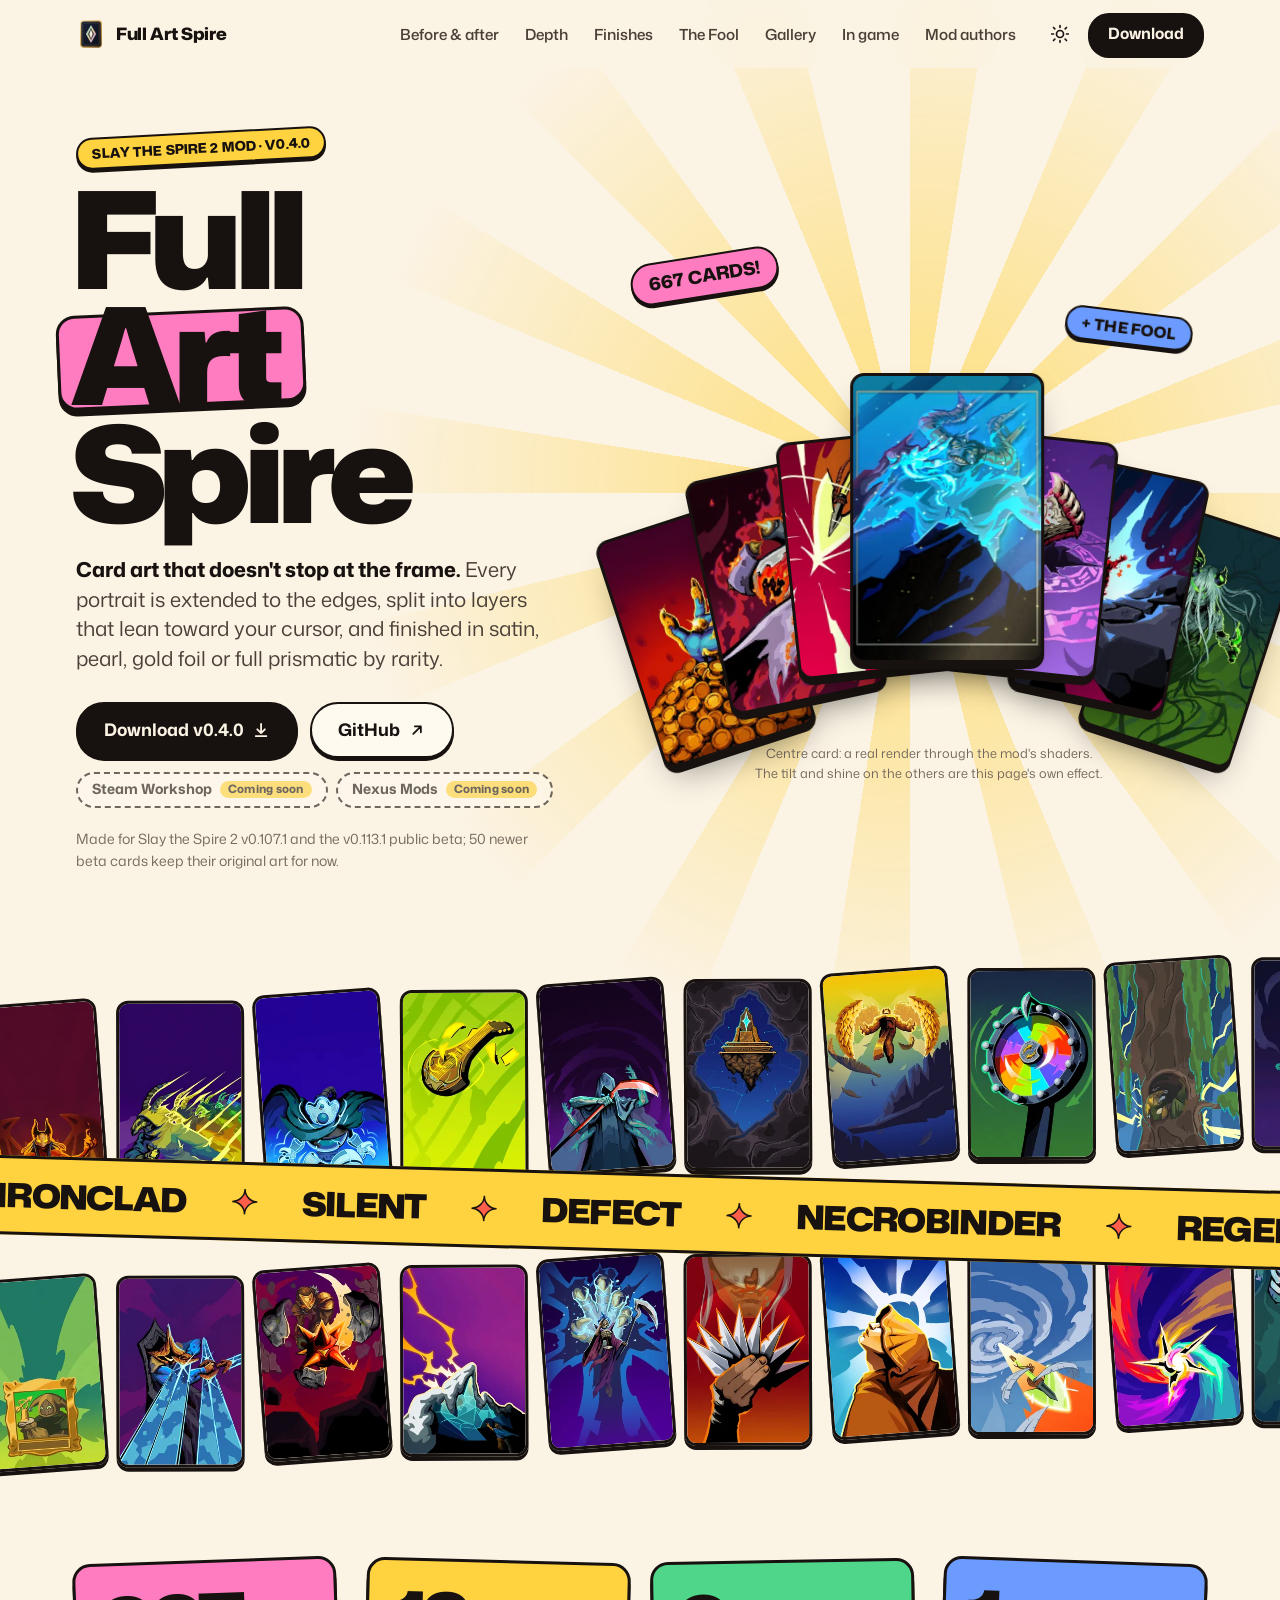
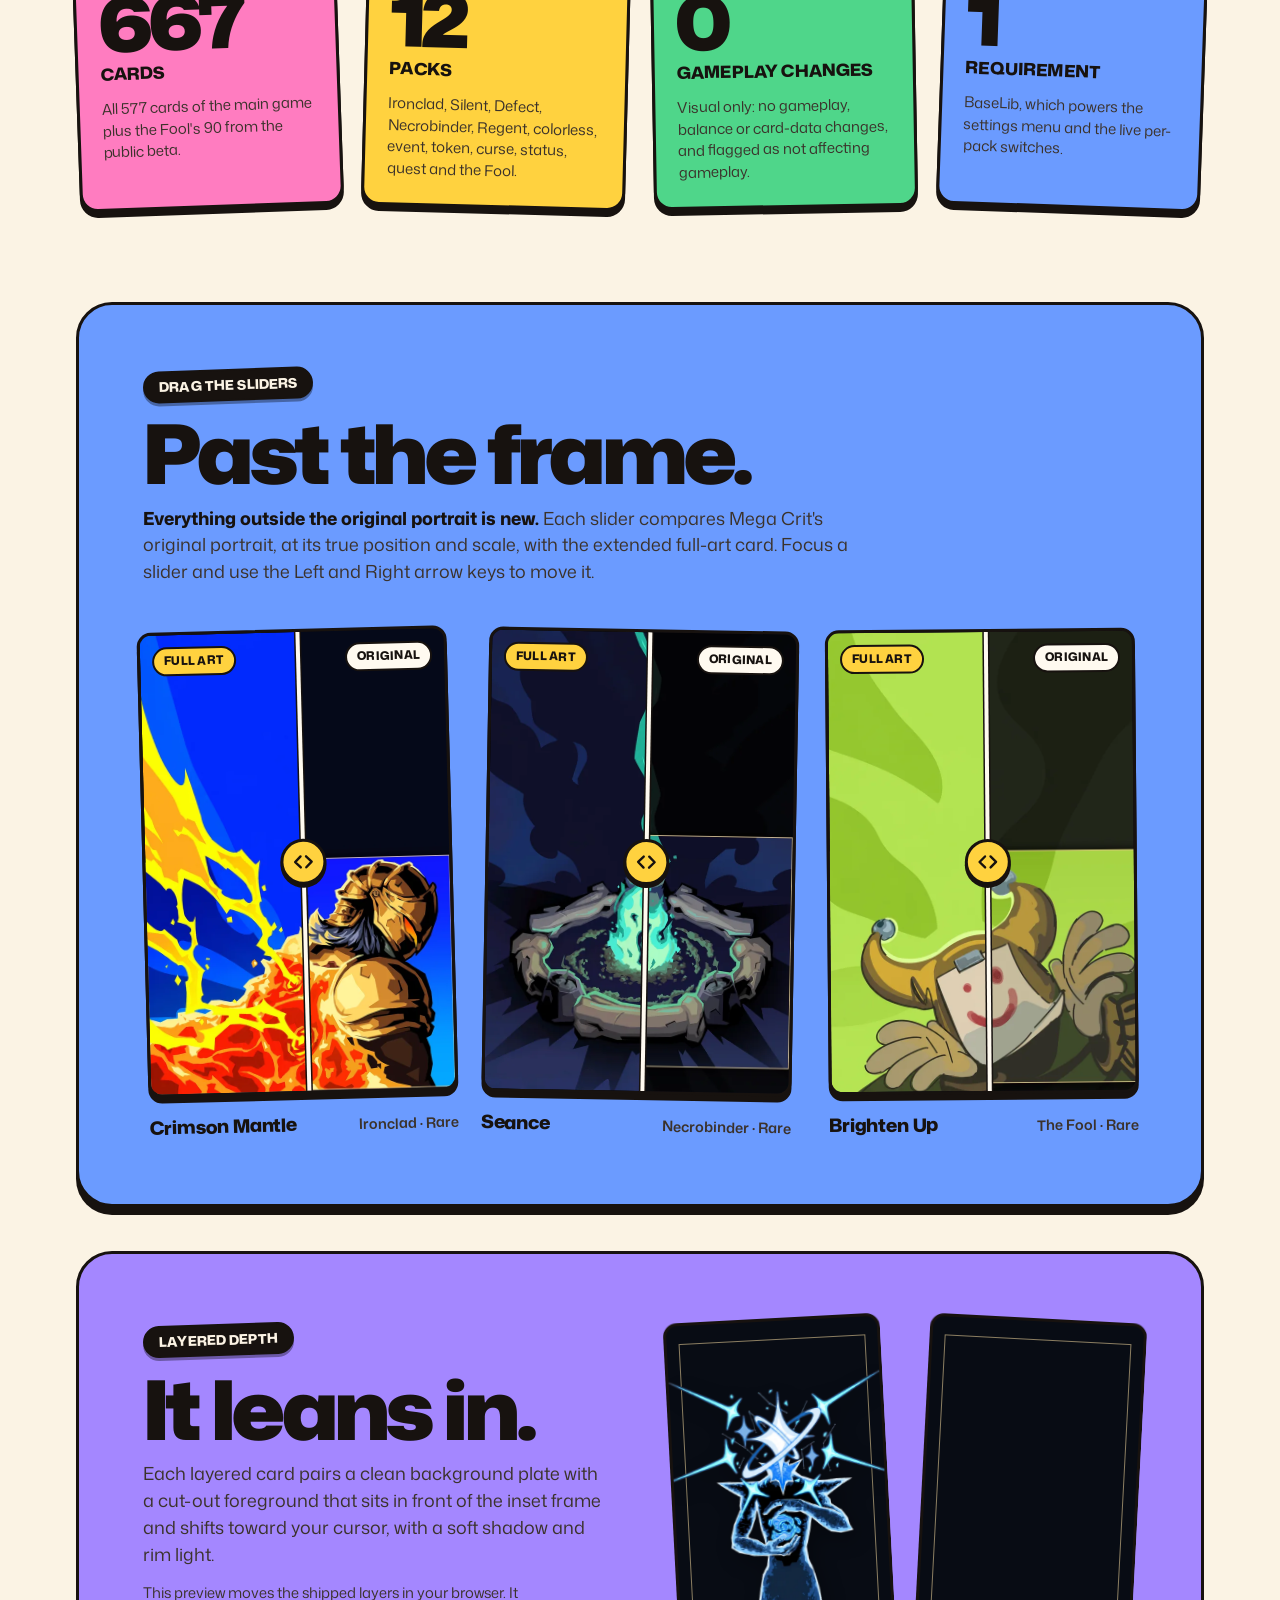
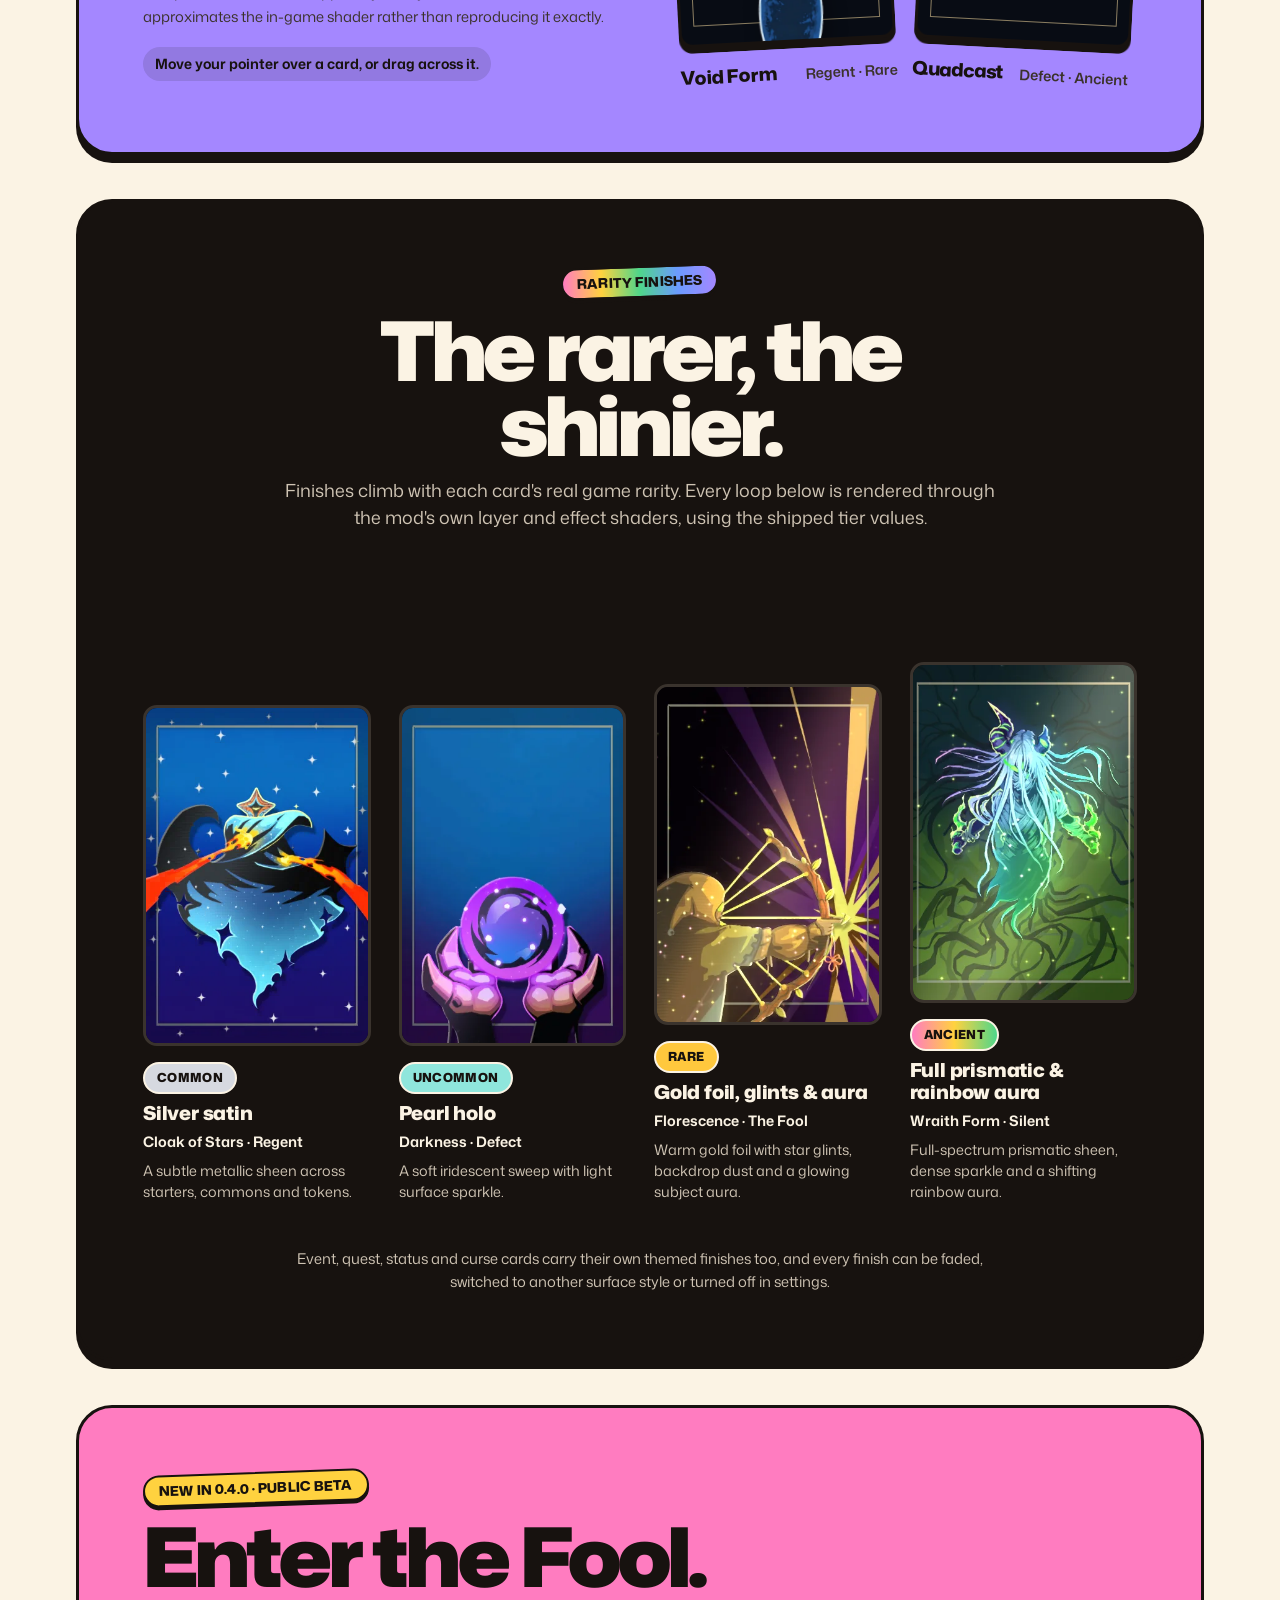
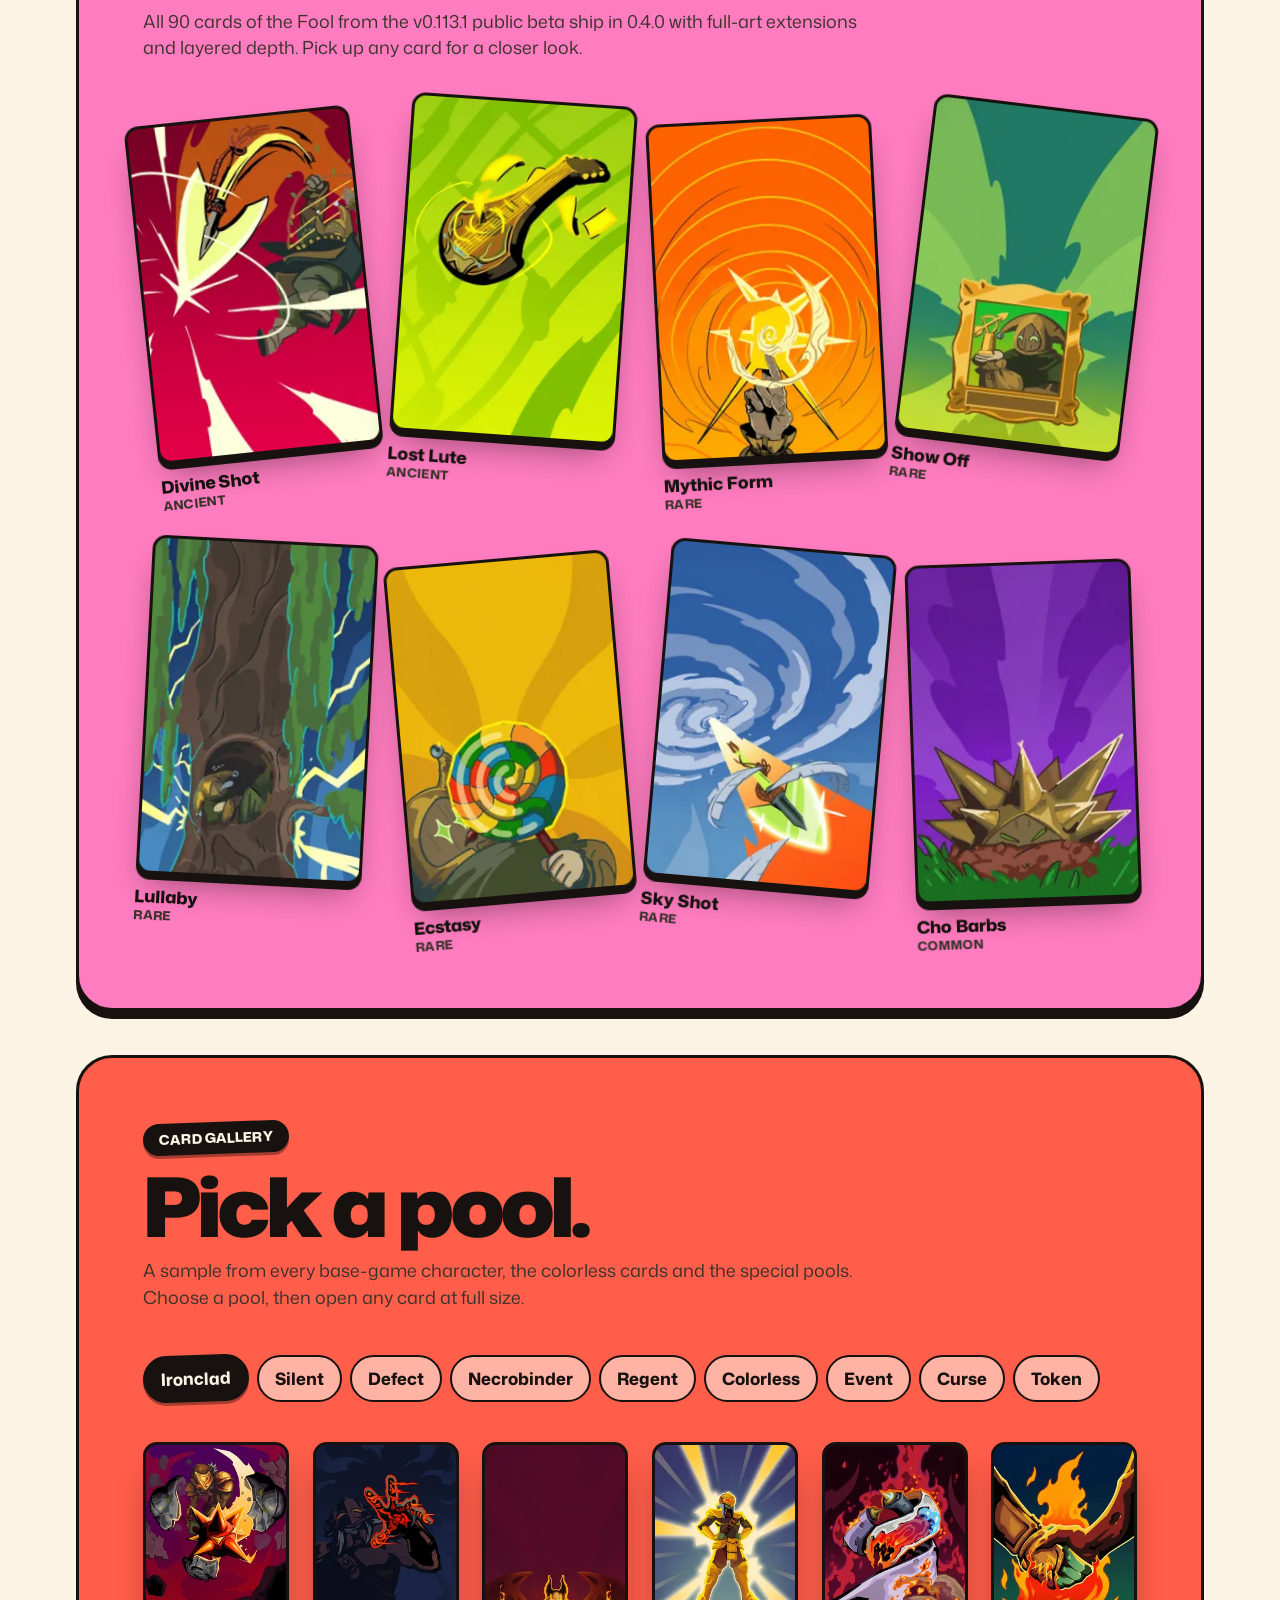
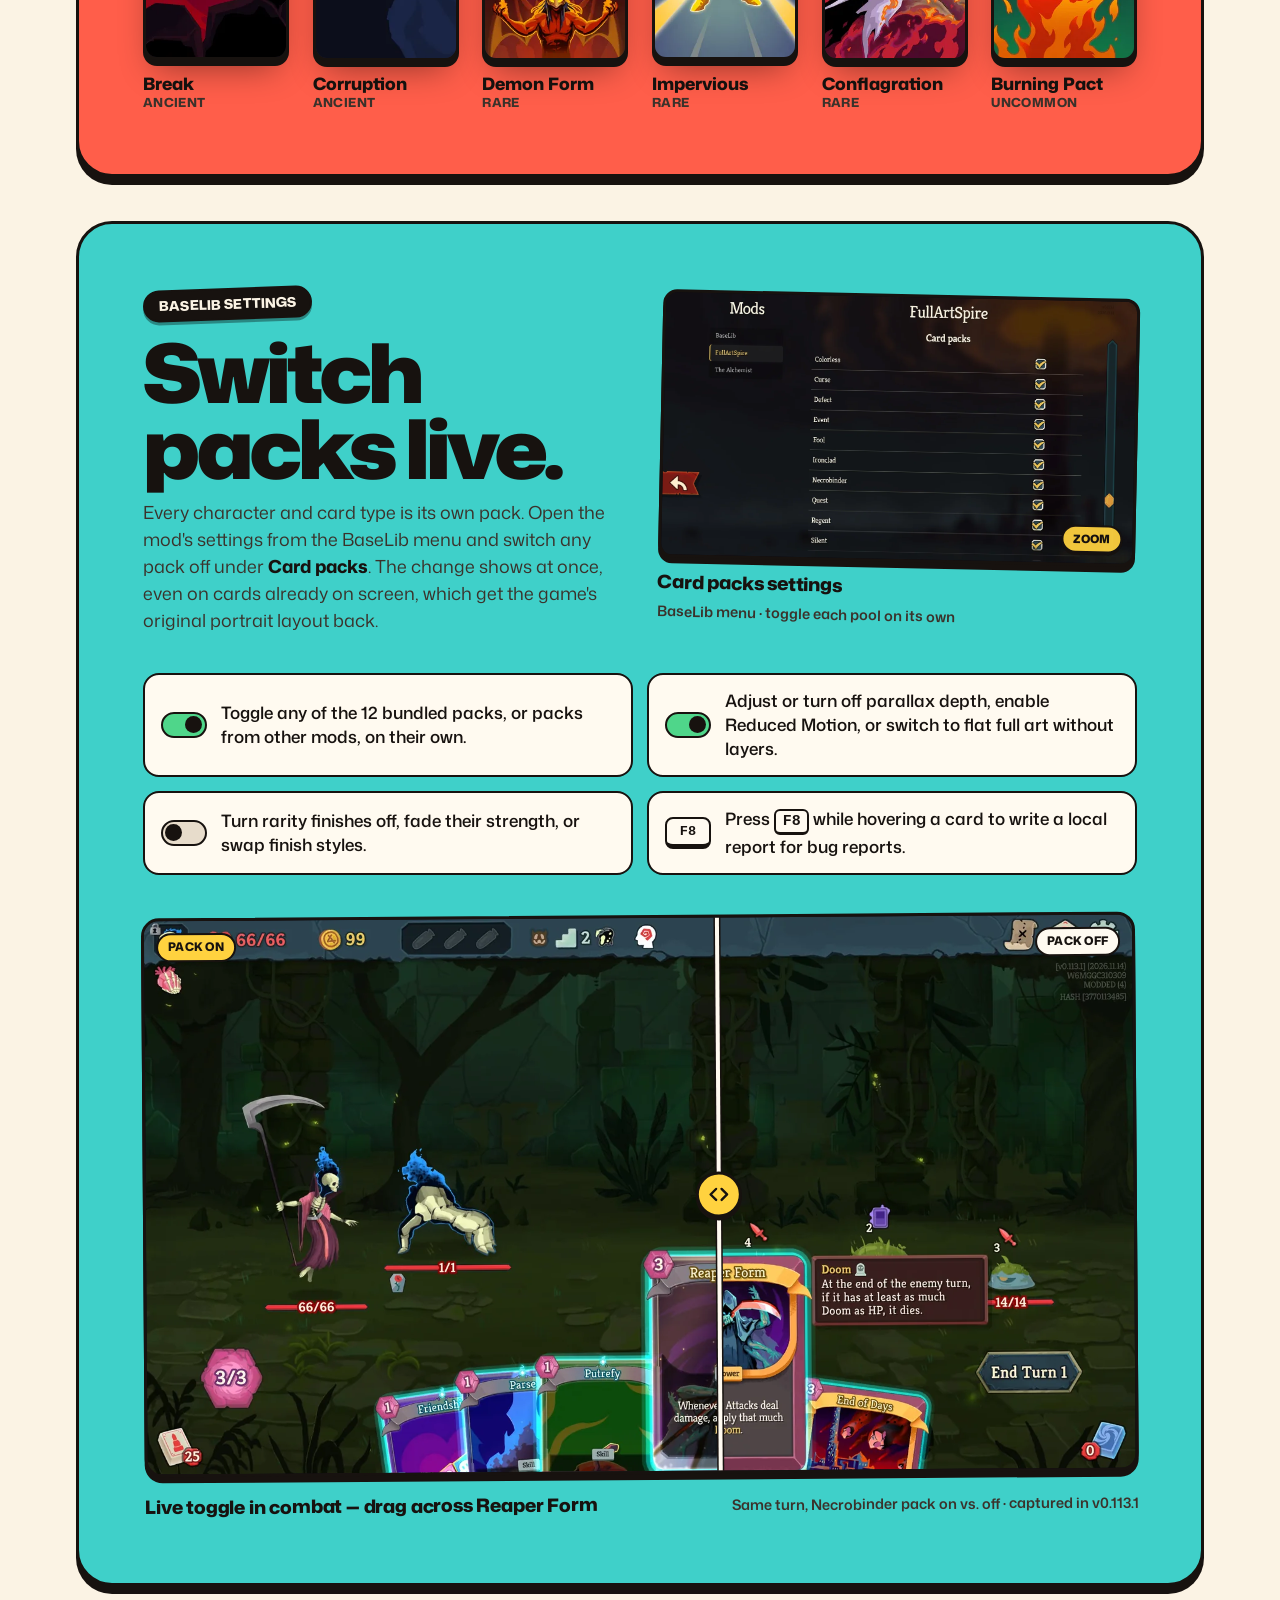
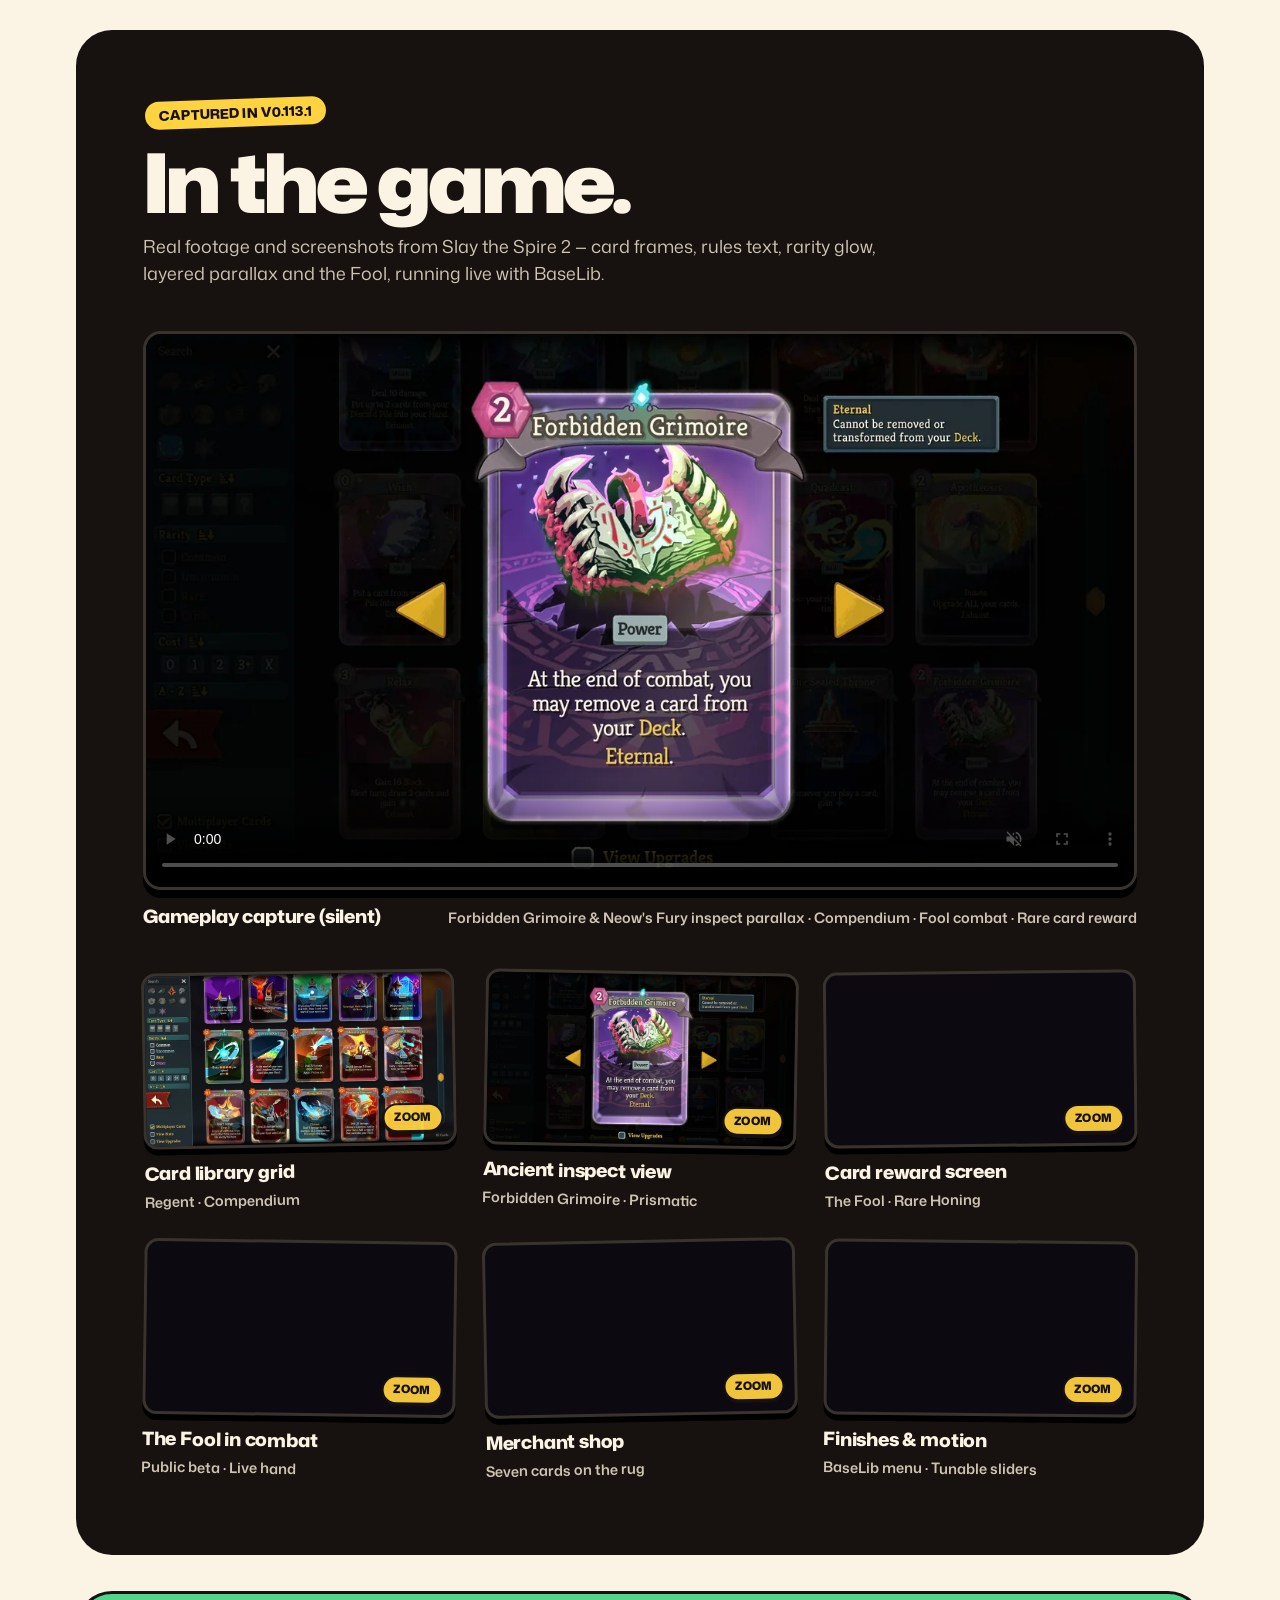
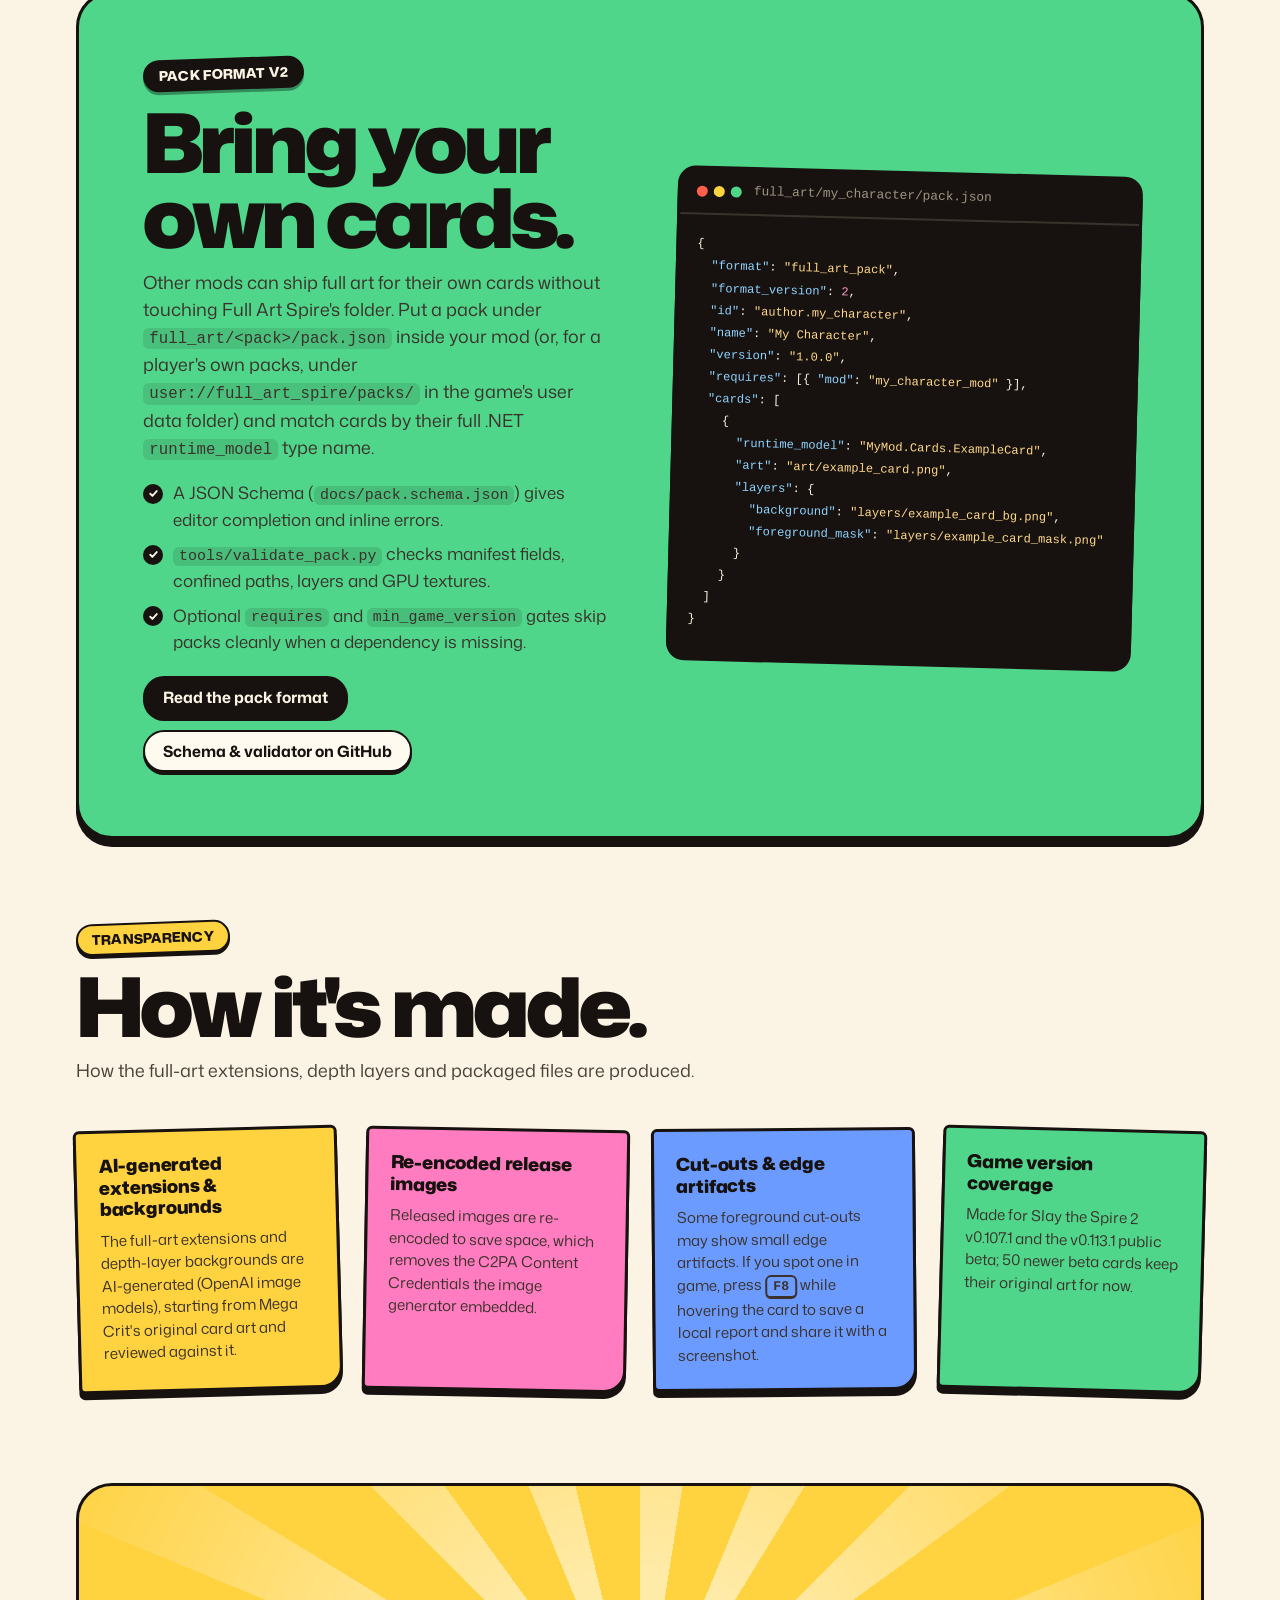
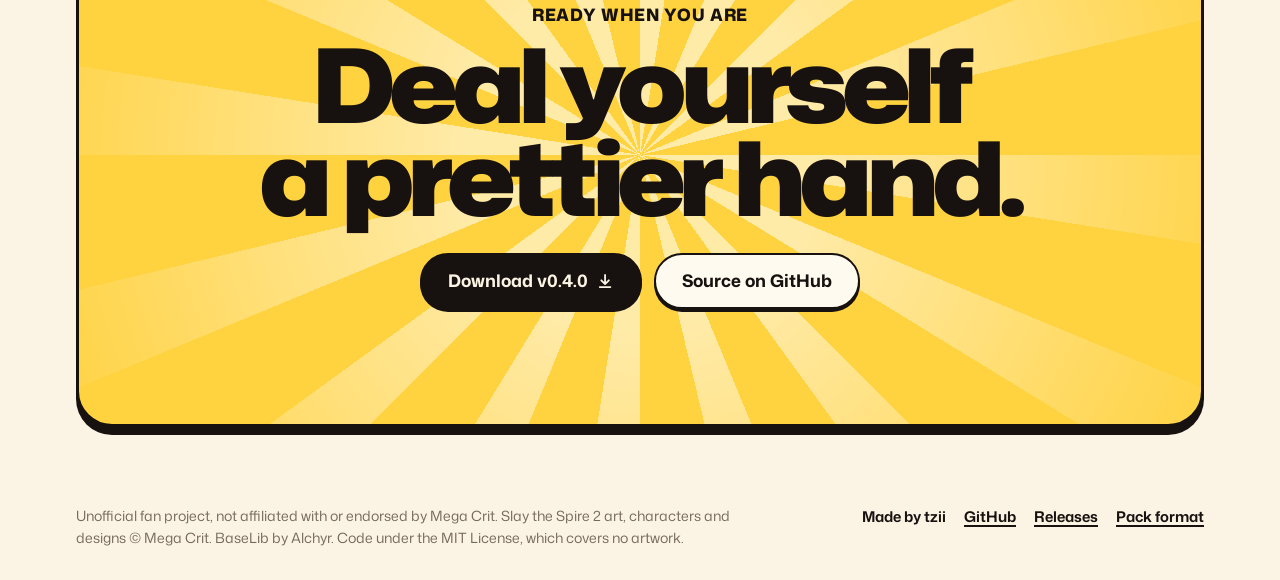
==== commit 76207e19: "Redesign showcase site and add real v0.113.1 in-game captures" ====
--- a/index.html
+++ b/index.html
@@ -5,8 +5,10 @@
   <meta name="viewport" content="width=device-width, initial-scale=1">
   <title>Full Art Spire — Full-Art Cards for Slay the Spire 2</title>
   <meta name="description" content="Visual-only Slay the Spire 2 mod giving 667 cards full-art portraits, layered parallax depth and rarity finishes across 12 switchable packs, including the Fool.">
-  <meta name="theme-color" content="#090d16">
+  <meta name="theme-color" content="#fbf3e4" media="(prefers-color-scheme: light)">
+  <meta name="theme-color" content="#131110" media="(prefers-color-scheme: dark)">
   <link rel="icon" href="favicon.svg" type="image/svg+xml">
+  <link rel="preload" href="fonts/mona-sans.woff2" as="font" type="font/woff2" crossorigin>
 
   <meta property="og:type" content="website">
   <meta property="og:site_name" content="Full Art Spire">
@@ -16,195 +18,253 @@
   <meta property="og:image" content="https://tzii.github.io/full-art-spire/assets/og-card.jpg">
   <meta property="og:image:width" content="1200">
   <meta property="og:image:height" content="630">
-  <meta property="og:image:alt" content="Full Art Spire showcase featuring full-art Slay the Spire 2 cards with layered depth and rarity finishes">
+  <meta property="og:image:alt" content="Full Art Spire: a fanned hand of full-art Slay the Spire 2 cards on a bright sunburst">
 
   <meta name="twitter:card" content="summary_large_image">
   <meta name="twitter:title" content="Full Art Spire — Full-Art Cards for Slay the Spire 2">
   <meta name="twitter:description" content="667 full-art cards with layered parallax depth and rarity finishes across 12 packs. Visual-only Slay the Spire 2 mod.">
   <meta name="twitter:image" content="https://tzii.github.io/full-art-spire/assets/og-card.jpg">
 
+  <script>
+    (function () {
+      var root = document.documentElement;
+      root.classList.add("js");
+      try {
+        var saved = localStorage.getItem("fas-theme");
+        if (saved === "light" || saved === "dark") root.setAttribute("data-theme", saved);
+      } catch (e) {}
+    })();
+  </script>
   <link rel="stylesheet" href="style.css">
 </head>
 <body>
   <a class="skip-link" href="#main">Skip to main content</a>
 
   <header class="site-header">
-    <div class="container header-inner">
+    <div class="wrap nav">
       <a class="brand" href="#top">
-        <img class="brand-mark" src="favicon.svg" alt="" width="26" height="26">
+        <img class="brand-mark" src="favicon.svg" alt="" width="30" height="30">
         <span>Full Art Spire</span>
       </a>
       <nav aria-label="Primary">
         <ul class="nav-links">
-          <li><a href="#before-after">Before &amp; After</a></li>
+          <li><a href="#before-after">Before &amp; after</a></li>
           <li><a href="#depth">Depth</a></li>
           <li><a href="#finishes">Finishes</a></li>
           <li><a href="#the-fool">The Fool</a></li>
           <li><a href="#gallery">Gallery</a></li>
-          <li><a href="#mod-authors">Mod Authors</a></li>
-          <li><a class="nav-cta" href="https://github.com/tzii/full-art-spire/releases/latest" target="_blank" rel="noopener noreferrer">Download</a></li>
+          <li><a href="#in-game">In game</a></li>
+          <li><a href="#mod-authors">Mod authors</a></li>
         </ul>
       </nav>
+      <div class="nav-tools">
+        <button type="button" class="theme-toggle" data-theme-toggle aria-label="Switch colour theme">
+          <svg class="i i-sun" viewBox="0 0 24 24" aria-hidden="true"><circle cx="12" cy="12" r="4.2"/><path d="M12 2v2.2M12 19.8V22M4.2 4.2l1.6 1.6M18.2 18.2l1.6 1.6M2 12h2.2M19.8 12H22M4.2 19.8l1.6-1.6M18.2 5.8l1.6-1.6"/></svg>
+          <svg class="i i-moon" viewBox="0 0 24 24" aria-hidden="true"><path d="M20.5 14.2A8.5 8.5 0 0 1 9.8 3.5a8.5 8.5 0 1 0 10.7 10.7Z"/></svg>
+        </button>
+        <a class="pill pill-ink" href="https://github.com/tzii/full-art-spire/releases/latest" target="_blank" rel="noopener noreferrer" data-confetti>Download</a>
+      </div>
     </div>
   </header>
 
   <main id="main">
-    <!-- a. Hero -->
+    <!-- Hero -->
     <section id="top" class="hero">
-      <div class="container hero-grid">
-        <div>
-          <p class="hero-pill">Slay the Spire 2 · Visual-Only Mod · v0.4.0</p>
-          <h1>Full Art Spire</h1>
-          <p class="hero-tagline">Full-art cards with layered parallax depth and rarity finishes.</p>
-          <p class="hero-desc">
-            Every card portrait is extended to fill the frame, split into foreground and background layers that follow your cursor with soft shadow and rim light, and topped with finishes that climb from subtle satin to full prismatic.
-          </p>
-          <p class="hero-version-note">
-            Made for Slay the Spire 2 v0.107.1 and the v0.113.1 public beta; 50 newer beta cards keep their original art for now.
-          </p>
-          <div class="hero-actions" role="group" aria-label="Downloads and links">
-            <div class="btn-row">
-              <a class="btn btn-primary" href="https://github.com/tzii/full-art-spire/releases/latest" target="_blank" rel="noopener noreferrer">
-                Download
-              </a>
-              <a class="btn" href="https://github.com/tzii/full-art-spire" target="_blank" rel="noopener noreferrer">
-                GitHub
-              </a>
-            </div>
-            <div class="btn-row">
-              <a id="btn-workshop" class="btn btn-store is-disabled" aria-disabled="true" tabindex="-1">
-                Steam Workshop <span class="btn-badge">Coming soon</span>
-              </a>
-              <a id="btn-nexus" class="btn btn-store is-disabled" aria-disabled="true" tabindex="-1">
-                Nexus Mods <span class="btn-badge">Coming soon</span>
-              </a>
-            </div>
-          </div>
+      <div class="hero-burst" aria-hidden="true"></div>
+      <div class="wrap hero-grid">
+        <div class="hero-copy">
+          <p class="sticker sticker-yellow hero-eyebrow">Slay the Spire 2 mod · v0.4.0</p>
+          <h1 class="wordmark">
+            <span class="sr-only">Full Art Spire</span>
+            <span class="wm-line" aria-hidden="true"><span style="--d:0">F</span><span style="--d:1">u</span><span style="--d:2">l</span><span style="--d:3">l</span></span>
+            <span class="wm-line wm-mark" aria-hidden="true"><span style="--d:4">A</span><span style="--d:5">r</span><span style="--d:6">t</span></span>
+            <span class="wm-line" aria-hidden="true"><span style="--d:7">S</span><span style="--d:8">p</span><span style="--d:9">i</span><span style="--d:10">r</span><span style="--d:11">e</span></span>
+          </h1>
+          <p class="hero-lead"><strong>Card art that doesn't stop at the frame.</strong> Every portrait is extended to the edges, split into layers that lean toward your cursor, and finished in satin, pearl, gold foil or full prismatic by rarity.</p>
+          <div class="hero-actions">
+            <a class="pill pill-big pill-ink" href="https://github.com/tzii/full-art-spire/releases/latest" target="_blank" rel="noopener noreferrer" data-confetti>
+              Download v0.4.0
+              <svg class="i" viewBox="0 0 24 24" aria-hidden="true"><path d="M12 4v12m0 0-5-5m5 5 5-5M5 20h14"/></svg>
+            </a>
+            <a class="pill pill-big" href="https://github.com/tzii/full-art-spire" target="_blank" rel="noopener noreferrer">
+              GitHub
+              <svg class="i" viewBox="0 0 24 24" aria-hidden="true"><path d="M7 17 17 7M9 7h8v8"/></svg>
+            </a>
+          </div>
+          <div class="hero-stores">
+            <a id="btn-workshop" class="pill pill-small is-disabled" aria-disabled="true" tabindex="-1">Steam Workshop <span class="btn-badge">Coming soon</span></a>
+            <a id="btn-nexus" class="pill pill-small is-disabled" aria-disabled="true" tabindex="-1">Nexus Mods <span class="btn-badge">Coming soon</span></a>
+          </div>
+          <p class="hero-note">Made for Slay the Spire 2 v0.107.1 and the v0.113.1 public beta; 50 newer beta cards keep their original art for now.</p>
         </div>
 
         <div class="hero-stage">
-          <div class="hero-card-frame">
-            <picture>
-              <source srcset="assets/hero-still.webp" media="(prefers-reduced-motion: reduce)">
-              <img
-                src="assets/hero.webp"
-                alt="Apparition — Ancient card rendered with layered parallax depth and full prismatic rainbow finish"
-                width="400"
-                height="600"
-                loading="eager"
-                fetchpriority="high"
-                decoding="async"
-              >
-            </picture>
-          </div>
-          <p class="hero-caption">Apparition (Event · Ancient) · Headless shader render</p>
-        </div>
-      </div>
-    </section>
-
-    <!-- b. Facts strip -->
-    <section class="facts-section" aria-label="Mod overview facts">
-      <div class="container">
-        <div class="facts-grid">
-          <div class="fact-card">
-            <p class="fact-value">667 cards</p>
-            <p class="fact-desc">All 577 cards of the main game plus the Fool's 90 cards from the public beta.</p>
-          </div>
-          <div class="fact-card">
-            <p class="fact-value">12 packs</p>
-            <p class="fact-desc">Ironclad, Silent, Defect, Necrobinder, Regent, colorless, event, token, curse, status, quest, and the Fool.</p>
-          </div>
-          <div class="fact-card">
-            <p class="fact-value">Visual only</p>
-            <p class="fact-desc">No gameplay, balance or card-data changes; flagged as not affecting gameplay.</p>
-          </div>
-          <div class="fact-card">
-            <p class="fact-value">Requires BaseLib</p>
-            <p class="fact-desc">Uses BaseLib for the settings menu and live per-pack switches.</p>
-          </div>
-        </div>
-      </div>
-    </section>
-
-    <!-- c. Before / After -->
-    <section id="before-after" class="section">
-      <div class="container">
+          <div class="fan" data-fan data-lightbox-group>
+            <button type="button" class="fan-card" style="--o:-3" data-lightbox-item data-full="assets/cards/full/colorless-hand_of_greed.webp" data-name="Hand of Greed" data-meta="Colorless · Rare">
+              <span class="card-face" data-tilt><img src="assets/cards/thumb/colorless-hand_of_greed.webp" alt="Hand of Greed — Colorless Rare full-art card" width="240" height="360" decoding="async"></span>
+            </button>
+            <button type="button" class="fan-card" style="--o:-2" data-lightbox-item data-full="assets/cards/full/ironclad-conflagration.webp" data-name="Conflagration" data-meta="Ironclad · Rare">
+              <span class="card-face" data-tilt><img src="assets/cards/thumb/ironclad-conflagration.webp" alt="Conflagration — Ironclad Rare full-art card" width="240" height="360" decoding="async"></span>
+            </button>
+            <button type="button" class="fan-card" style="--o:-1" data-lightbox-item data-full="assets/cards/full/fool-divine_shot.webp" data-name="Divine Shot" data-meta="The Fool · Ancient">
+              <span class="card-face" data-tilt><img src="assets/cards/thumb/fool-divine_shot.webp" alt="Divine Shot — The Fool Ancient full-art card" width="256" height="360" decoding="async"></span>
+            </button>
+            <button type="button" class="fan-card fan-hero" style="--o:0" data-lightbox-item data-full="assets/cards/full/event-apparition.webp" data-name="Apparition" data-meta="Event · Ancient">
+              <span class="card-face" data-tilt>
+                <picture>
+                  <source srcset="assets/hero-still.webp" media="(prefers-reduced-motion: reduce)">
+                  <img src="assets/hero.webp" alt="Apparition — Ancient card rendered with layered depth and the full prismatic finish" width="400" height="600" fetchpriority="high" decoding="async">
+                </picture>
+              </span>
+            </button>
+            <button type="button" class="fan-card" style="--o:1" data-lightbox-item data-full="assets/cards/full/necrobinder-forbidden_grimoire.webp" data-name="Forbidden Grimoire" data-meta="Necrobinder · Ancient">
+              <span class="card-face" data-tilt><img src="assets/cards/thumb/necrobinder-forbidden_grimoire.webp" alt="Forbidden Grimoire — Necrobinder Ancient full-art card" width="256" height="360" decoding="async"></span>
+            </button>
+            <button type="button" class="fan-card" style="--o:2" data-lightbox-item data-full="assets/cards/full/regent-meteor_shower.webp" data-name="Meteor Shower" data-meta="Regent · Ancient">
+              <span class="card-face" data-tilt><img src="assets/cards/thumb/regent-meteor_shower.webp" alt="Meteor Shower — Regent Ancient full-art card" width="256" height="360" decoding="async"></span>
+            </button>
+            <button type="button" class="fan-card" style="--o:3" data-lightbox-item data-full="assets/cards/full/silent-wraith_form.webp" data-name="Wraith Form" data-meta="Silent · Ancient">
+              <span class="card-face" data-tilt><img src="assets/cards/thumb/silent-wraith_form.webp" alt="Wraith Form — Silent Ancient full-art card" width="256" height="360" decoding="async"></span>
+            </button>
+          </div>
+          <span class="sticker sticker-pink hero-sticker-a" aria-hidden="true">667 cards!</span>
+          <span class="sticker sticker-blue hero-sticker-b" aria-hidden="true">+ the Fool</span>
+          <p class="hero-caption">Centre card: a real render through the mod's shaders. The tilt and shine on the others are this page's own effect.</p>
+        </div>
+      </div>
+    </section>
+
+    <!-- Ribbons of cards -->
+    <section class="ribbons" aria-label="A scrolling sample of full-art cards">
+      <div class="ribbon ribbon-a" aria-hidden="true">
+        <div class="ribbon-track" data-ribbon>
+          <img src="assets/cards/thumb/ironclad-demon_form.webp" alt="" width="240" height="360" loading="lazy" decoding="async">
+          <img src="assets/cards/thumb/silent-afterimage.webp" alt="" width="240" height="360" loading="lazy" decoding="async">
+          <img src="assets/cards/thumb/defect-echo_form.webp" alt="" width="240" height="360" loading="lazy" decoding="async">
+          <img src="assets/cards/thumb/fool-lost_lute.webp" alt="" width="256" height="360" loading="lazy" decoding="async">
+          <img src="assets/cards/thumb/necrobinder-reaper_form.webp" alt="" width="240" height="360" loading="lazy" decoding="async">
+          <img src="assets/cards/thumb/regent-the_sealed_throne.webp" alt="" width="256" height="360" loading="lazy" decoding="async">
+          <img src="assets/cards/thumb/event-apotheosis.webp" alt="" width="256" height="360" loading="lazy" decoding="async">
+          <img src="assets/cards/thumb/colorless-mayhem.webp" alt="" width="240" height="360" loading="lazy" decoding="async">
+          <img src="assets/cards/thumb/fool-lullaby.webp" alt="" width="240" height="360" loading="lazy" decoding="async">
+          <img src="assets/cards/thumb/token-soul.webp" alt="" width="240" height="360" loading="lazy" decoding="async">
+          <img src="assets/cards/thumb/defect-creative_ai.webp" alt="" width="240" height="360" loading="lazy" decoding="async">
+          <img src="assets/cards/thumb/ironclad-impervious.webp" alt="" width="240" height="360" loading="lazy" decoding="async">
+          <img src="assets/cards/thumb/curse-enthralled.webp" alt="" width="240" height="360" loading="lazy" decoding="async">
+          <img src="assets/cards/thumb/silent-grand_finale.webp" alt="" width="240" height="360" loading="lazy" decoding="async">
+        </div>
+      </div>
+      <div class="ribbon ribbon-b" aria-hidden="true">
+        <div class="ribbon-track ribbon-words" data-ribbon>
+          <span>Ironclad</span><span>Silent</span><span>Defect</span><span>Necrobinder</span><span>Regent</span><span>The Fool</span><span>Colorless</span><span>Event</span><span>Token</span><span>Curse</span><span>Status</span><span>Quest</span>
+        </div>
+      </div>
+      <div class="ribbon ribbon-c" aria-hidden="true">
+        <div class="ribbon-track ribbon-reverse" data-ribbon>
+          <img src="assets/cards/thumb/fool-show_off.webp" alt="" width="240" height="360" loading="lazy" decoding="async">
+          <img src="assets/cards/thumb/regent-sword_sage.webp" alt="" width="240" height="360" loading="lazy" decoding="async">
+          <img src="assets/cards/thumb/ironclad-break.webp" alt="" width="256" height="360" loading="lazy" decoding="async">
+          <img src="assets/cards/thumb/defect-glacier.webp" alt="" width="240" height="360" loading="lazy" decoding="async">
+          <img src="assets/cards/thumb/necrobinder-protector.webp" alt="" width="256" height="360" loading="lazy" decoding="async">
+          <img src="assets/cards/thumb/silent-fan_of_knives.webp" alt="" width="240" height="360" loading="lazy" decoding="async">
+          <img src="assets/cards/thumb/event-enlightenment.webp" alt="" width="240" height="360" loading="lazy" decoding="async">
+          <img src="assets/cards/thumb/fool-sky_shot.webp" alt="" width="240" height="360" loading="lazy" decoding="async">
+          <img src="assets/cards/thumb/colorless-entropy.webp" alt="" width="240" height="360" loading="lazy" decoding="async">
+          <img src="assets/cards/thumb/token-luminesce.webp" alt="" width="240" height="360" loading="lazy" decoding="async">
+          <img src="assets/cards/thumb/regent-neutron_aegis.webp" alt="" width="240" height="360" loading="lazy" decoding="async">
+          <img src="assets/cards/thumb/defect-biased_cognition.webp" alt="" width="256" height="360" loading="lazy" decoding="async">
+          <img src="assets/cards/thumb/necrobinder-end_of_days.webp" alt="" width="240" height="360" loading="lazy" decoding="async">
+          <img src="assets/cards/thumb/ironclad-burning_pact.webp" alt="" width="240" height="360" loading="lazy" decoding="async">
+        </div>
+      </div>
+    </section>
+
+    <!-- Facts -->
+    <section class="wrap facts" aria-label="Mod overview facts">
+      <div class="fact" style="--c: var(--pink); --r: -2deg" data-reveal>
+        <p class="fact-num">667</p>
+        <p class="fact-label">cards</p>
+        <p class="fact-desc">All 577 cards of the main game plus the Fool's 90 from the public beta.</p>
+      </div>
+      <div class="fact" style="--c: var(--yellow); --r: 1.5deg" data-reveal>
+        <p class="fact-num">12</p>
+        <p class="fact-label">packs</p>
+        <p class="fact-desc">Ironclad, Silent, Defect, Necrobinder, Regent, colorless, event, token, curse, status, quest and the Fool.</p>
+      </div>
+      <div class="fact" style="--c: var(--green); --r: -1deg" data-reveal>
+        <p class="fact-num">0</p>
+        <p class="fact-label">gameplay changes</p>
+        <p class="fact-desc">Visual only: no gameplay, balance or card-data changes, and flagged as not affecting gameplay.</p>
+      </div>
+      <div class="fact" style="--c: var(--blue); --r: 2deg" data-reveal>
+        <p class="fact-num">1</p>
+        <p class="fact-label">requirement</p>
+        <p class="fact-desc">BaseLib, which powers the settings menu and the live per-pack switches.</p>
+      </div>
+    </section>
+
+    <!-- Before / After -->
+    <section id="before-after" class="wrap section">
+      <div class="panel" style="--c: var(--blue)">
         <div class="section-head">
-          <p class="section-eyebrow">Full-Art Extensions</p>
-          <h2>Before &amp; After</h2>
-          <p class="section-lead">
-            <strong>Everything outside the original portrait is new.</strong> Drag each slider — or focus it and press the Left/Right arrow keys — to compare Mega Crit's original card portrait at its true position and scale against the extended full-art card.
-          </p>
+          <p class="sticker sticker-ink">Drag the sliders</p>
+          <h2>Past the frame.</h2>
+          <p class="section-lead"><strong>Everything outside the original portrait is new.</strong> Each slider compares Mega Crit's original portrait, at its true position and scale, with the extended full-art card. Focus a slider and use the Left and Right arrow keys to move it.</p>
         </div>
 
         <div class="ba-grid">
-          <figure class="ba-card">
+          <figure class="ba-card" data-reveal style="--r: -1.5deg">
             <div class="ba-viewport" data-ba>
               <img class="ba-img" src="assets/ba-1-before.webp" alt="Crimson Mantle original game portrait positioned inside the darkened full-art canvas" width="640" height="960" loading="lazy" decoding="async">
               <img class="ba-img ba-after" src="assets/ba-1-after.webp" alt="Crimson Mantle extended full-art version with sky and rising flames" width="640" height="960" loading="lazy" decoding="async">
               <span class="ba-tag ba-tag-after" aria-hidden="true">Full art</span>
               <span class="ba-tag ba-tag-before" aria-hidden="true">Original</span>
-              <div class="ba-divider" aria-hidden="true">
-                <span class="ba-knob">&#8596;</span>
-              </div>
+              <div class="ba-divider" aria-hidden="true"><span class="ba-knob"><svg viewBox="0 0 24 24"><path d="M9 6 3 12l6 6M15 6l6 6-6 6"/></svg></span></div>
               <input class="ba-range" type="range" min="0" max="100" value="52" aria-label="Compare original portrait and full art for Crimson Mantle">
             </div>
-            <figcaption class="ba-meta">
-              <span class="ba-title">Crimson Mantle</span>
-              <span class="ba-sub">Ironclad · Rare — extended cobalt sky and soaring flame trail</span>
-            </figcaption>
-          </figure>
-
-          <figure class="ba-card">
+            <figcaption class="ba-meta"><span class="ba-title">Crimson Mantle</span><span class="ba-sub">Ironclad · Rare</span></figcaption>
+          </figure>
+
+          <figure class="ba-card" data-reveal style="--r: 1deg">
             <div class="ba-viewport" data-ba>
               <img class="ba-img" src="assets/ba-2-before.webp" alt="Seance original game portrait positioned inside the darkened full-art canvas" width="640" height="960" loading="lazy" decoding="async">
               <img class="ba-img ba-after" src="assets/ba-2-after.webp" alt="Seance extended full-art version with spectral fire rising into the cavern" width="640" height="960" loading="lazy" decoding="async">
               <span class="ba-tag ba-tag-after" aria-hidden="true">Full art</span>
               <span class="ba-tag ba-tag-before" aria-hidden="true">Original</span>
-              <div class="ba-divider" aria-hidden="true">
-                <span class="ba-knob">&#8596;</span>
-              </div>
+              <div class="ba-divider" aria-hidden="true"><span class="ba-knob"><svg viewBox="0 0 24 24"><path d="M9 6 3 12l6 6M15 6l6 6-6 6"/></svg></span></div>
               <input class="ba-range" type="range" min="0" max="100" value="52" aria-label="Compare original portrait and full art for Seance">
             </div>
-            <figcaption class="ba-meta">
-              <span class="ba-title">Seance</span>
-              <span class="ba-sub">Necrobinder · Rare — ghostly flame carried upward beyond the crop</span>
-            </figcaption>
-          </figure>
-
-          <figure class="ba-card">
+            <figcaption class="ba-meta"><span class="ba-title">Seance</span><span class="ba-sub">Necrobinder · Rare</span></figcaption>
+          </figure>
+
+          <figure class="ba-card" data-reveal style="--r: -0.5deg">
             <div class="ba-viewport" data-ba>
               <img class="ba-img" src="assets/ba-3-before.webp" alt="Brighten Up original game portrait positioned inside the darkened full-art canvas" width="640" height="960" loading="lazy" decoding="async">
               <img class="ba-img ba-after" src="assets/ba-3-after.webp" alt="Brighten Up extended full-art version for the Fool" width="640" height="960" loading="lazy" decoding="async">
               <span class="ba-tag ba-tag-after" aria-hidden="true">Full art</span>
               <span class="ba-tag ba-tag-before" aria-hidden="true">Original</span>
-              <div class="ba-divider" aria-hidden="true">
-                <span class="ba-knob">&#8596;</span>
-              </div>
+              <div class="ba-divider" aria-hidden="true"><span class="ba-knob"><svg viewBox="0 0 24 24"><path d="M9 6 3 12l6 6M15 6l6 6-6 6"/></svg></span></div>
               <input class="ba-range" type="range" min="0" max="100" value="52" aria-label="Compare original portrait and full art for Brighten Up">
             </div>
-            <figcaption class="ba-meta">
-              <span class="ba-title">Brighten Up</span>
-              <span class="ba-sub">The Fool · Rare — public beta card extended to fill the vertical frame</span>
-            </figcaption>
-          </figure>
-        </div>
-      </div>
-    </section>
-
-    <!-- d. Depth (interactive browser parallax) -->
-    <section id="depth" class="section">
-      <div class="container">
+            <figcaption class="ba-meta"><span class="ba-title">Brighten Up</span><span class="ba-sub">The Fool · Rare</span></figcaption>
+          </figure>
+        </div>
+      </div>
+    </section>
+
+    <!-- Depth -->
+    <section id="depth" class="wrap section">
+      <div class="panel panel-split" style="--c: var(--purple)">
         <div class="section-head">
-          <p class="section-eyebrow">Shipped Foreground &amp; Background Layers</p>
-          <h2>Layered Parallax Depth</h2>
-          <p class="section-lead">
-            Each layered card pairs a clean background plate with a masked foreground cutout that sits in front of the inset frame and shifts toward your cursor. This interactive preview uses the shipped layers directly in the browser to approximate the in-game Godot shader effect.
-          </p>
+          <p class="sticker sticker-ink">Layered depth</p>
+          <h2>It leans in.</h2>
+          <p class="section-lead">Each layered card pairs a clean background plate with a cut-out foreground that sits in front of the inset frame and shifts toward your cursor, with a soft shadow and rim light.</p>
+          <p class="section-small">This preview moves the shipped layers in your browser. It approximates the in-game shader rather than reproducing it exactly.</p>
+          <p class="depth-hint" data-depth-hint>Move your pointer over a card, or drag across it.</p>
         </div>
 
         <div class="depth-grid">
-          <div class="depth-card-wrap">
+          <figure class="depth-card-wrap" data-reveal style="--r: -3deg">
             <div class="depth-stage" data-depth-stage>
               <img class="depth-layer depth-bg" src="assets/depth-1-bg.webp" alt="" width="600" height="900" loading="lazy" decoding="async">
               <div class="depth-inset-frame" aria-hidden="true"></div>
@@ -213,14 +273,10 @@
               <div class="depth-sheen" aria-hidden="true"></div>
               <img class="depth-still" src="[data-uri]" data-src="assets/depth-1-still.webp" alt="Void Form layered card at rest" width="600" height="900" loading="lazy" decoding="async">
             </div>
-            <div class="depth-caption">
-              <h3>Void Form</h3>
-              <p>Regent · Rare — starry silhouette floating over its constellation backdrop</p>
-              <p class="depth-hint" data-depth-hint>Move pointer or drag across the card</p>
-            </div>
-          </div>
-
-          <div class="depth-card-wrap">
+            <figcaption class="depth-caption"><span class="ba-title">Void Form</span><span class="ba-sub">Regent · Rare</span></figcaption>
+          </figure>
+
+          <figure class="depth-card-wrap" data-reveal style="--r: 3deg">
             <div class="depth-stage" data-depth-stage>
               <img class="depth-layer depth-bg" src="assets/depth-2-bg.webp" alt="" width="600" height="900" loading="lazy" decoding="async">
               <div class="depth-inset-frame" aria-hidden="true"></div>
@@ -229,330 +285,298 @@
               <div class="depth-sheen" aria-hidden="true"></div>
               <img class="depth-still" src="[data-uri]" data-src="assets/depth-2-still.webp" alt="Quadcast layered card at rest" width="600" height="900" loading="lazy" decoding="async">
             </div>
-            <div class="depth-caption">
-              <h3>Quadcast</h3>
-              <p>Defect · Ancient — orb-casting figure layered over the plasma vortex</p>
-              <p class="depth-hint" data-depth-hint>Move pointer or drag across the card</p>
-            </div>
-          </div>
-        </div>
-      </div>
-    </section>
-
-    <!-- e. Rarity finishes -->
-    <section id="finishes" class="section">
-      <div class="container">
+            <figcaption class="depth-caption"><span class="ba-title">Quadcast</span><span class="ba-sub">Defect · Ancient</span></figcaption>
+          </figure>
+        </div>
+      </div>
+    </section>
+
+    <!-- Rarity finishes -->
+    <section id="finishes" class="wrap section">
+      <div class="panel panel-ink">
+        <div class="section-head section-head-center">
+          <p class="sticker sticker-rainbow">Rarity finishes</p>
+          <h2>The rarer, the shinier.</h2>
+          <p class="section-lead">Finishes climb with each card's real game rarity. Every loop below is rendered through the mod's own layer and effect shaders, using the shipped tier values.</p>
+        </div>
+
+        <ol class="ladder">
+          <li class="rung" style="--step: 0" data-reveal>
+            <div class="rung-card"><img src="assets/finish-common-still.webp" data-still-src="assets/finish-common-still.webp" data-anim-src="assets/finish-common.webp" alt="Cloak of Stars rendered with the Common silver satin finish" width="360" height="540" loading="lazy" decoding="async"></div>
+            <span class="tier tier-common">Common</span>
+            <h3>Silver satin</h3>
+            <p class="rung-card-name">Cloak of Stars · Regent</p>
+            <p>A subtle metallic sheen across starters, commons and tokens.</p>
+          </li>
+          <li class="rung" style="--step: 1" data-reveal>
+            <div class="rung-card"><img src="assets/finish-uncommon-still.webp" data-still-src="assets/finish-uncommon-still.webp" data-anim-src="assets/finish-uncommon.webp" alt="Darkness rendered with the Uncommon pearl holo finish" width="360" height="540" loading="lazy" decoding="async"></div>
+            <span class="tier tier-uncommon">Uncommon</span>
+            <h3>Pearl holo</h3>
+            <p class="rung-card-name">Darkness · Defect</p>
+            <p>A soft iridescent sweep with light surface sparkle.</p>
+          </li>
+          <li class="rung" style="--step: 2" data-reveal>
+            <div class="rung-card"><img src="assets/finish-rare-still.webp" data-still-src="assets/finish-rare-still.webp" data-anim-src="assets/finish-rare.webp" alt="Florescence rendered with the Rare gold foil finish, star glints and subject aura" width="360" height="540" loading="lazy" decoding="async"></div>
+            <span class="tier tier-rare">Rare</span>
+            <h3>Gold foil, glints &amp; aura</h3>
+            <p class="rung-card-name">Florescence · The Fool</p>
+            <p>Warm gold foil with star glints, backdrop dust and a glowing subject aura.</p>
+          </li>
+          <li class="rung" style="--step: 3" data-reveal>
+            <div class="rung-card"><img src="assets/finish-ancient-still.webp" data-still-src="assets/finish-ancient-still.webp" data-anim-src="assets/finish-ancient.webp" alt="Wraith Form rendered with the Ancient full prismatic finish and rainbow aura" width="360" height="540" loading="lazy" decoding="async"></div>
+            <span class="tier tier-ancient">Ancient</span>
+            <h3>Full prismatic &amp; rainbow aura</h3>
+            <p class="rung-card-name">Wraith Form · Silent</p>
+            <p>Full-spectrum prismatic sheen, dense sparkle and a shifting rainbow aura.</p>
+          </li>
+        </ol>
+
+        <p class="section-small section-small-center">Event, quest, status and curse cards carry their own themed finishes too, and every finish can be faded, switched to another surface style or turned off in settings.</p>
+      </div>
+    </section>
+
+    <!-- The Fool -->
+    <section id="the-fool" class="wrap section">
+      <div class="panel" style="--c: var(--pink)">
         <div class="section-head">
-          <p class="section-eyebrow">Real Shader Renders</p>
-          <h2>Rarity Finishes</h2>
-          <p class="section-lead">
-            Finishes escalate with each card's true game rarity. Every loop below is rendered directly through the mod's Godot layer and effect shaders using the shipped tier values.
-          </p>
-        </div>
-
-        <div class="finishes-grid">
-          <article class="finish-card">
-            <div class="finish-media">
-              <img src="assets/finish-common-still.webp" data-still-src="assets/finish-common-still.webp" data-anim-src="assets/finish-common.webp" alt="Cloak of Stars rendered with the Common silver satin finish" width="360" height="540" loading="lazy" decoding="async">
-            </div>
-            <div class="finish-body">
-              <span class="tier-pill tier-common">Common</span>
-              <h3 class="finish-name">Silver satin</h3>
-              <p class="finish-card-title">Cloak of Stars · Regent</p>
-              <p class="finish-desc">Subtle metallic sheen across starters, commons and tokens.</p>
-            </div>
-          </article>
-
-          <article class="finish-card">
-            <div class="finish-media">
-              <img src="assets/finish-uncommon-still.webp" data-still-src="assets/finish-uncommon-still.webp" data-anim-src="assets/finish-uncommon.webp" alt="Darkness rendered with the Uncommon pearl holo finish" width="360" height="540" loading="lazy" decoding="async">
-            </div>
-            <div class="finish-body">
-              <span class="tier-pill tier-uncommon">Uncommon</span>
-              <h3 class="finish-name">Pearl holo</h3>
-              <p class="finish-card-title">Darkness · Defect</p>
-              <p class="finish-desc">Soft iridescent sweep with light surface sparkle.</p>
-            </div>
-          </article>
-
-          <article class="finish-card">
-            <div class="finish-media">
-              <img src="assets/finish-rare-still.webp" data-still-src="assets/finish-rare-still.webp" data-anim-src="assets/finish-rare.webp" alt="Florescence rendered with the Rare gold foil finish, star glints and subject aura" width="360" height="540" loading="lazy" decoding="async">
-            </div>
-            <div class="finish-body">
-              <span class="tier-pill tier-rare">Rare</span>
-              <h3 class="finish-name">Gold foil, glints &amp; aura</h3>
-              <p class="finish-card-title">Florescence · The Fool</p>
-              <p class="finish-desc">Warm gold foil with star glints, backdrop dust and a glowing subject aura.</p>
-            </div>
-          </article>
-
-          <article class="finish-card">
-            <div class="finish-media">
-              <img src="assets/finish-ancient-still.webp" data-still-src="assets/finish-ancient-still.webp" data-anim-src="assets/finish-ancient.webp" alt="Wraith Form rendered with the Ancient full prismatic finish and rainbow aura" width="360" height="540" loading="lazy" decoding="async">
-            </div>
-            <div class="finish-body">
-              <span class="tier-pill tier-ancient">Ancient</span>
-              <h3 class="finish-name">Full prismatic &amp; rainbow aura</h3>
-              <p class="finish-card-title">Wraith Form · Silent</p>
-              <p class="finish-desc">Full-spectrum prismatic sheen, dense sparkle and a shifting rainbow aura.</p>
-            </div>
-          </article>
-        </div>
-
-        <p class="subtle-note">
-          Event, quest, status and curse cards each carry their own themed finish too — and every finish can be faded, switched to another surface style, or turned off in settings.
-        </p>
-      </div>
-    </section>
-
-    <!-- f. The Fool -->
-    <section id="the-fool" class="section">
-      <div class="container">
+          <p class="sticker sticker-yellow">New in 0.4.0 · public beta</p>
+          <h2>Enter the Fool.</h2>
+          <p class="section-lead">All 90 cards of the Fool from the v0.113.1 public beta ship in 0.4.0 with full-art extensions and layered depth. Pick up any card for a closer look.</p>
+        </div>
+
+        <div class="table-spread" data-lightbox-group>
+          <button type="button" class="spread-card" style="--r:-6deg; --y: 10px" data-lightbox-item data-full="assets/cards/full/fool-divine_shot.webp" data-name="Divine Shot" data-meta="The Fool · Ancient">
+            <span class="card-face" data-tilt><img src="assets/cards/thumb/fool-divine_shot.webp" alt="Divine Shot — The Fool Ancient full-art card" width="256" height="360" loading="lazy" decoding="async"></span>
+            <span class="spread-name">Divine Shot <em>Ancient</em></span>
+          </button>
+          <button type="button" class="spread-card" style="--r:4deg; --y: -6px" data-lightbox-item data-full="assets/cards/full/fool-lost_lute.webp" data-name="Lost Lute" data-meta="The Fool · Ancient">
+            <span class="card-face" data-tilt><img src="assets/cards/thumb/fool-lost_lute.webp" alt="Lost Lute — The Fool Ancient full-art card" width="256" height="360" loading="lazy" decoding="async"></span>
+            <span class="spread-name">Lost Lute <em>Ancient</em></span>
+          </button>
+          <button type="button" class="spread-card" style="--r:-3deg; --y: 14px" data-lightbox-item data-full="assets/cards/full/fool-mythic_form.webp" data-name="Mythic Form" data-meta="The Fool · Rare">
+            <span class="card-face" data-tilt><img src="assets/cards/thumb/fool-mythic_form.webp" alt="Mythic Form — The Fool Rare full-art card" width="240" height="360" loading="lazy" decoding="async"></span>
+            <span class="spread-name">Mythic Form <em>Rare</em></span>
+          </button>
+          <button type="button" class="spread-card" style="--r:7deg; --y: 0px" data-lightbox-item data-full="assets/cards/full/fool-show_off.webp" data-name="Show Off" data-meta="The Fool · Rare">
+            <span class="card-face" data-tilt><img src="assets/cards/thumb/fool-show_off.webp" alt="Show Off — The Fool Rare full-art card" width="240" height="360" loading="lazy" decoding="async"></span>
+            <span class="spread-name">Show Off <em>Rare</em></span>
+          </button>
+          <button type="button" class="spread-card" style="--r:3deg; --y: -10px" data-lightbox-item data-full="assets/cards/full/fool-lullaby.webp" data-name="Lullaby" data-meta="The Fool · Rare">
+            <span class="card-face" data-tilt><img src="assets/cards/thumb/fool-lullaby.webp" alt="Lullaby — The Fool Rare full-art card" width="240" height="360" loading="lazy" decoding="async"></span>
+            <span class="spread-name">Lullaby <em>Rare</em></span>
+          </button>
+          <button type="button" class="spread-card" style="--r:-5deg; --y: 8px" data-lightbox-item data-full="assets/cards/full/fool-ecstasy.webp" data-name="Ecstasy" data-meta="The Fool · Rare">
+            <span class="card-face" data-tilt><img src="assets/cards/thumb/fool-ecstasy.webp" alt="Ecstasy — The Fool Rare full-art card" width="240" height="360" loading="lazy" decoding="async"></span>
+            <span class="spread-name">Ecstasy <em>Rare</em></span>
+          </button>
+          <button type="button" class="spread-card" style="--r:5deg; --y: -4px" data-lightbox-item data-full="assets/cards/full/fool-sky_shot.webp" data-name="Sky Shot" data-meta="The Fool · Rare">
+            <span class="card-face" data-tilt><img src="assets/cards/thumb/fool-sky_shot.webp" alt="Sky Shot — The Fool Rare full-art card" width="240" height="360" loading="lazy" decoding="async"></span>
+            <span class="spread-name">Sky Shot <em>Rare</em></span>
+          </button>
+          <button type="button" class="spread-card" style="--r:-2deg; --y: 12px" data-lightbox-item data-full="assets/cards/full/fool-cho_barbs.webp" data-name="Cho Barbs" data-meta="The Fool · Common">
+            <span class="card-face" data-tilt><img src="assets/cards/thumb/fool-cho_barbs.webp" alt="Cho Barbs — The Fool Common full-art card" width="240" height="360" loading="lazy" decoding="async"></span>
+            <span class="spread-name">Cho Barbs <em>Common</em></span>
+          </button>
+        </div>
+      </div>
+    </section>
+
+    <!-- Gallery -->
+    <section id="gallery" class="wrap section">
+      <div class="panel gallery-panel" data-pool="ironclad">
         <div class="section-head">
-          <p class="section-eyebrow">New in 0.4.0 · Public Beta</p>
-          <h2>The Fool</h2>
-          <p class="section-lead">
-            All 90 cards of the Fool from the v0.113.1 public beta ship in 0.4.0 with full-art extensions and layered depth. Select any card to inspect it larger.
-          </p>
-        </div>
-
-        <div class="card-grid" data-lightbox-group>
-          <button type="button" class="card-tile" data-lightbox-item data-full="assets/cards/full/fool-divine_shot.webp" data-name="Divine Shot" data-meta="The Fool · Ancient">
-            <img class="card-tile-art" src="assets/cards/thumb/fool-divine_shot.webp" alt="Divine Shot — The Fool Ancient full-art card" width="256" height="360" loading="lazy" decoding="async">
-            <span class="card-tile-meta"><span class="card-tile-name">Divine Shot</span><span class="card-tile-rarity">Ancient</span></span>
-          </button>
-          <button type="button" class="card-tile" data-lightbox-item data-full="assets/cards/full/fool-lost_lute.webp" data-name="Lost Lute" data-meta="The Fool · Ancient">
-            <img class="card-tile-art" src="assets/cards/thumb/fool-lost_lute.webp" alt="Lost Lute — The Fool Ancient full-art card" width="256" height="360" loading="lazy" decoding="async">
-            <span class="card-tile-meta"><span class="card-tile-name">Lost Lute</span><span class="card-tile-rarity">Ancient</span></span>
-          </button>
-          <button type="button" class="card-tile" data-lightbox-item data-full="assets/cards/full/fool-mythic_form.webp" data-name="Mythic Form" data-meta="The Fool · Rare">
-            <img class="card-tile-art" src="assets/cards/thumb/fool-mythic_form.webp" alt="Mythic Form — The Fool Rare full-art card" width="240" height="360" loading="lazy" decoding="async">
-            <span class="card-tile-meta"><span class="card-tile-name">Mythic Form</span><span class="card-tile-rarity">Rare</span></span>
-          </button>
-          <button type="button" class="card-tile" data-lightbox-item data-full="assets/cards/full/fool-show_off.webp" data-name="Show Off" data-meta="The Fool · Rare">
-            <img class="card-tile-art" src="assets/cards/thumb/fool-show_off.webp" alt="Show Off — The Fool Rare full-art card" width="240" height="360" loading="lazy" decoding="async">
-            <span class="card-tile-meta"><span class="card-tile-name">Show Off</span><span class="card-tile-rarity">Rare</span></span>
-          </button>
-          <button type="button" class="card-tile" data-lightbox-item data-full="assets/cards/full/fool-lullaby.webp" data-name="Lullaby" data-meta="The Fool · Rare">
-            <img class="card-tile-art" src="assets/cards/thumb/fool-lullaby.webp" alt="Lullaby — The Fool Rare full-art card" width="240" height="360" loading="lazy" decoding="async">
-            <span class="card-tile-meta"><span class="card-tile-name">Lullaby</span><span class="card-tile-rarity">Rare</span></span>
-          </button>
-          <button type="button" class="card-tile" data-lightbox-item data-full="assets/cards/full/fool-ecstasy.webp" data-name="Ecstasy" data-meta="The Fool · Rare">
-            <img class="card-tile-art" src="assets/cards/thumb/fool-ecstasy.webp" alt="Ecstasy — The Fool Rare full-art card" width="240" height="360" loading="lazy" decoding="async">
-            <span class="card-tile-meta"><span class="card-tile-name">Ecstasy</span><span class="card-tile-rarity">Rare</span></span>
-          </button>
-          <button type="button" class="card-tile" data-lightbox-item data-full="assets/cards/full/fool-sky_shot.webp" data-name="Sky Shot" data-meta="The Fool · Rare">
-            <img class="card-tile-art" src="assets/cards/thumb/fool-sky_shot.webp" alt="Sky Shot — The Fool Rare full-art card" width="240" height="360" loading="lazy" decoding="async">
-            <span class="card-tile-meta"><span class="card-tile-name">Sky Shot</span><span class="card-tile-rarity">Rare</span></span>
-          </button>
-          <button type="button" class="card-tile" data-lightbox-item data-full="assets/cards/full/fool-cho_barbs.webp" data-name="Cho Barbs" data-meta="The Fool · Common">
-            <img class="card-tile-art" src="assets/cards/thumb/fool-cho_barbs.webp" alt="Cho Barbs — The Fool Common full-art card" width="240" height="360" loading="lazy" decoding="async">
-            <span class="card-tile-meta"><span class="card-tile-name">Cho Barbs</span><span class="card-tile-rarity">Common</span></span>
-          </button>
-        </div>
-      </div>
-    </section>
-
-    <!-- g. Every character gallery -->
-    <section id="gallery" class="section">
-      <div class="container">
-        <div class="section-head">
-          <p class="section-eyebrow">Card Gallery</p>
-          <h2>Every Character &amp; Card Pool</h2>
-          <p class="section-lead">
-            A sample across the base-game characters, colorless cards and special pools. Pick a pool tab and select any card to open the full-size view.
-          </p>
+          <p class="sticker sticker-ink">Card gallery</p>
+          <h2>Pick a pool.</h2>
+          <p class="section-lead">A sample from every base-game character, the colorless cards and the special pools. Choose a pool, then open any card at full size.</p>
         </div>
 
         <div class="tablist" role="tablist" aria-label="Card pools" data-gallery-tabs>
-          <button type="button" class="tab-btn" role="tab" id="tab-ironclad" aria-selected="true" aria-controls="panel-ironclad" tabindex="0">Ironclad</button>
-          <button type="button" class="tab-btn" role="tab" id="tab-silent" aria-selected="false" aria-controls="panel-silent" tabindex="-1">Silent</button>
-          <button type="button" class="tab-btn" role="tab" id="tab-defect" aria-selected="false" aria-controls="panel-defect" tabindex="-1">Defect</button>
-          <button type="button" class="tab-btn" role="tab" id="tab-necrobinder" aria-selected="false" aria-controls="panel-necrobinder" tabindex="-1">Necrobinder</button>
-          <button type="button" class="tab-btn" role="tab" id="tab-regent" aria-selected="false" aria-controls="panel-regent" tabindex="-1">Regent</button>
-          <button type="button" class="tab-btn" role="tab" id="tab-colorless" aria-selected="false" aria-controls="panel-colorless" tabindex="-1">Colorless</button>
-          <button type="button" class="tab-btn" role="tab" id="tab-event" aria-selected="false" aria-controls="panel-event" tabindex="-1">Event</button>
-          <button type="button" class="tab-btn" role="tab" id="tab-curse" aria-selected="false" aria-controls="panel-curse" tabindex="-1">Curse</button>
-          <button type="button" class="tab-btn" role="tab" id="tab-token" aria-selected="false" aria-controls="panel-token" tabindex="-1">Token</button>
+          <button type="button" class="tab-btn" role="tab" id="tab-ironclad" data-pool="ironclad" aria-selected="true" aria-controls="panel-ironclad" tabindex="0">Ironclad</button>
+          <button type="button" class="tab-btn" role="tab" id="tab-silent" data-pool="silent" aria-selected="false" aria-controls="panel-silent" tabindex="-1">Silent</button>
+          <button type="button" class="tab-btn" role="tab" id="tab-defect" data-pool="defect" aria-selected="false" aria-controls="panel-defect" tabindex="-1">Defect</button>
+          <button type="button" class="tab-btn" role="tab" id="tab-necrobinder" data-pool="necrobinder" aria-selected="false" aria-controls="panel-necrobinder" tabindex="-1">Necrobinder</button>
+          <button type="button" class="tab-btn" role="tab" id="tab-regent" data-pool="regent" aria-selected="false" aria-controls="panel-regent" tabindex="-1">Regent</button>
+          <button type="button" class="tab-btn" role="tab" id="tab-colorless" data-pool="colorless" aria-selected="false" aria-controls="panel-colorless" tabindex="-1">Colorless</button>
+          <button type="button" class="tab-btn" role="tab" id="tab-event" data-pool="event" aria-selected="false" aria-controls="panel-event" tabindex="-1">Event</button>
+          <button type="button" class="tab-btn" role="tab" id="tab-curse" data-pool="curse" aria-selected="false" aria-controls="panel-curse" tabindex="-1">Curse</button>
+          <button type="button" class="tab-btn" role="tab" id="tab-token" data-pool="token" aria-selected="false" aria-controls="panel-token" tabindex="-1">Token</button>
         </div>
 
         <!-- Ironclad -->
         <div id="panel-ironclad" class="tabpanel" role="tabpanel" aria-labelledby="tab-ironclad">
-          <div class="card-grid is-six" data-lightbox-group>
+          <div class="card-grid" data-lightbox-group>
             <button type="button" class="card-tile" data-lightbox-item data-full="assets/cards/full/ironclad-break.webp" data-name="Break" data-meta="Ironclad · Ancient">
-              <img class="card-tile-art" src="assets/cards/thumb/ironclad-break.webp" alt="Break — Ironclad Ancient full-art card" width="256" height="360" loading="lazy" decoding="async">
-              <span class="card-tile-meta"><span class="card-tile-name">Break</span><span class="card-tile-rarity">Ancient</span></span>
+              <span class="card-face" data-tilt><img src="assets/cards/thumb/ironclad-break.webp" alt="Break — Ironclad Ancient full-art card" width="256" height="360" loading="lazy" decoding="async"></span>
+              <span class="tile-name">Break <em>Ancient</em></span>
             </button>
             <button type="button" class="card-tile" data-lightbox-item data-full="assets/cards/full/ironclad-corruption.webp" data-name="Corruption" data-meta="Ironclad · Ancient">
-              <img class="card-tile-art" src="assets/cards/thumb/ironclad-corruption.webp" alt="Corruption — Ironclad Ancient full-art card" width="256" height="360" loading="lazy" decoding="async">
-              <span class="card-tile-meta"><span class="card-tile-name">Corruption</span><span class="card-tile-rarity">Ancient</span></span>
+              <span class="card-face" data-tilt><img src="assets/cards/thumb/ironclad-corruption.webp" alt="Corruption — Ironclad Ancient full-art card" width="256" height="360" loading="lazy" decoding="async"></span>
+              <span class="tile-name">Corruption <em>Ancient</em></span>
             </button>
             <button type="button" class="card-tile" data-lightbox-item data-full="assets/cards/full/ironclad-demon_form.webp" data-name="Demon Form" data-meta="Ironclad · Rare">
-              <img class="card-tile-art" src="assets/cards/thumb/ironclad-demon_form.webp" alt="Demon Form — Ironclad Rare full-art card" width="240" height="360" loading="lazy" decoding="async">
-              <span class="card-tile-meta"><span class="card-tile-name">Demon Form</span><span class="card-tile-rarity">Rare</span></span>
+              <span class="card-face" data-tilt><img src="assets/cards/thumb/ironclad-demon_form.webp" alt="Demon Form — Ironclad Rare full-art card" width="240" height="360" loading="lazy" decoding="async"></span>
+              <span class="tile-name">Demon Form <em>Rare</em></span>
             </button>
             <button type="button" class="card-tile" data-lightbox-item data-full="assets/cards/full/ironclad-impervious.webp" data-name="Impervious" data-meta="Ironclad · Rare">
-              <img class="card-tile-art" src="assets/cards/thumb/ironclad-impervious.webp" alt="Impervious — Ironclad Rare full-art card" width="240" height="360" loading="lazy" decoding="async">
-              <span class="card-tile-meta"><span class="card-tile-name">Impervious</span><span class="card-tile-rarity">Rare</span></span>
+              <span class="card-face" data-tilt><img src="assets/cards/thumb/ironclad-impervious.webp" alt="Impervious — Ironclad Rare full-art card" width="240" height="360" loading="lazy" decoding="async"></span>
+              <span class="tile-name">Impervious <em>Rare</em></span>
             </button>
             <button type="button" class="card-tile" data-lightbox-item data-full="assets/cards/full/ironclad-conflagration.webp" data-name="Conflagration" data-meta="Ironclad · Rare">
-              <img class="card-tile-art" src="assets/cards/thumb/ironclad-conflagration.webp" alt="Conflagration — Ironclad Rare full-art card" width="240" height="360" loading="lazy" decoding="async">
-              <span class="card-tile-meta"><span class="card-tile-name">Conflagration</span><span class="card-tile-rarity">Rare</span></span>
+              <span class="card-face" data-tilt><img src="assets/cards/thumb/ironclad-conflagration.webp" alt="Conflagration — Ironclad Rare full-art card" width="240" height="360" loading="lazy" decoding="async"></span>
+              <span class="tile-name">Conflagration <em>Rare</em></span>
             </button>
             <button type="button" class="card-tile" data-lightbox-item data-full="assets/cards/full/ironclad-burning_pact.webp" data-name="Burning Pact" data-meta="Ironclad · Uncommon">
-              <img class="card-tile-art" src="assets/cards/thumb/ironclad-burning_pact.webp" alt="Burning Pact — Ironclad Uncommon full-art card" width="240" height="360" loading="lazy" decoding="async">
-              <span class="card-tile-meta"><span class="card-tile-name">Burning Pact</span><span class="card-tile-rarity">Uncommon</span></span>
-            </button>
-          </div>
-        </div>
-
+              <span class="card-face" data-tilt><img src="assets/cards/thumb/ironclad-burning_pact.webp" alt="Burning Pact — Ironclad Uncommon full-art card" width="240" height="360" loading="lazy" decoding="async"></span>
+              <span class="tile-name">Burning Pact <em>Uncommon</em></span>
+            </button>
+          </div>
+        </div>
         <!-- Silent -->
         <div id="panel-silent" class="tabpanel" role="tabpanel" aria-labelledby="tab-silent" hidden>
-          <div class="card-grid is-six" data-lightbox-group>
+          <div class="card-grid" data-lightbox-group>
             <button type="button" class="card-tile" data-lightbox-item data-full="assets/cards/full/silent-wraith_form.webp" data-name="Wraith Form" data-meta="Silent · Ancient">
-              <img class="card-tile-art" src="[data-uri]" data-src="assets/cards/thumb/silent-wraith_form.webp" alt="Wraith Form — Silent Ancient full-art card" width="256" height="360" loading="lazy" decoding="async">
-              <span class="card-tile-meta"><span class="card-tile-name">Wraith Form</span><span class="card-tile-rarity">Ancient</span></span>
+              <span class="card-face" data-tilt><img src="[data-uri]" data-src="assets/cards/thumb/silent-wraith_form.webp" alt="Wraith Form — Silent Ancient full-art card" width="256" height="360" loading="lazy" decoding="async"></span>
+              <span class="tile-name">Wraith Form <em>Ancient</em></span>
             </button>
             <button type="button" class="card-tile" data-lightbox-item data-full="assets/cards/full/silent-suppress.webp" data-name="Suppress" data-meta="Silent · Ancient">
-              <img class="card-tile-art" src="[data-uri]" data-src="assets/cards/thumb/silent-suppress.webp" alt="Suppress — Silent Ancient full-art card" width="256" height="360" loading="lazy" decoding="async">
-              <span class="card-tile-meta"><span class="card-tile-name">Suppress</span><span class="card-tile-rarity">Ancient</span></span>
+              <span class="card-face" data-tilt><img src="[data-uri]" data-src="assets/cards/thumb/silent-suppress.webp" alt="Suppress — Silent Ancient full-art card" width="256" height="360" loading="lazy" decoding="async"></span>
+              <span class="tile-name">Suppress <em>Ancient</em></span>
             </button>
             <button type="button" class="card-tile" data-lightbox-item data-full="assets/cards/full/silent-afterimage.webp" data-name="Afterimage" data-meta="Silent · Rare">
-              <img class="card-tile-art" src="[data-uri]" data-src="assets/cards/thumb/silent-afterimage.webp" alt="Afterimage — Silent Rare full-art card" width="240" height="360" loading="lazy" decoding="async">
-              <span class="card-tile-meta"><span class="card-tile-name">Afterimage</span><span class="card-tile-rarity">Rare</span></span>
+              <span class="card-face" data-tilt><img src="[data-uri]" data-src="assets/cards/thumb/silent-afterimage.webp" alt="Afterimage — Silent Rare full-art card" width="240" height="360" loading="lazy" decoding="async"></span>
+              <span class="tile-name">Afterimage <em>Rare</em></span>
             </button>
             <button type="button" class="card-tile" data-lightbox-item data-full="assets/cards/full/silent-fan_of_knives.webp" data-name="Fan of Knives" data-meta="Silent · Rare">
-              <img class="card-tile-art" src="[data-uri]" data-src="assets/cards/thumb/silent-fan_of_knives.webp" alt="Fan of Knives — Silent Rare full-art card" width="240" height="360" loading="lazy" decoding="async">
-              <span class="card-tile-meta"><span class="card-tile-name">Fan of Knives</span><span class="card-tile-rarity">Rare</span></span>
+              <span class="card-face" data-tilt><img src="[data-uri]" data-src="assets/cards/thumb/silent-fan_of_knives.webp" alt="Fan of Knives — Silent Rare full-art card" width="240" height="360" loading="lazy" decoding="async"></span>
+              <span class="tile-name">Fan of Knives <em>Rare</em></span>
             </button>
             <button type="button" class="card-tile" data-lightbox-item data-full="assets/cards/full/silent-grand_finale.webp" data-name="Grand Finale" data-meta="Silent · Rare">
-              <img class="card-tile-art" src="[data-uri]" data-src="assets/cards/thumb/silent-grand_finale.webp" alt="Grand Finale — Silent Rare full-art card" width="240" height="360" loading="lazy" decoding="async">
-              <span class="card-tile-meta"><span class="card-tile-name">Grand Finale</span><span class="card-tile-rarity">Rare</span></span>
+              <span class="card-face" data-tilt><img src="[data-uri]" data-src="assets/cards/thumb/silent-grand_finale.webp" alt="Grand Finale — Silent Rare full-art card" width="240" height="360" loading="lazy" decoding="async"></span>
+              <span class="tile-name">Grand Finale <em>Rare</em></span>
             </button>
             <button type="button" class="card-tile" data-lightbox-item data-full="assets/cards/full/silent-serpent_form.webp" data-name="Serpent Form" data-meta="Silent · Rare">
-              <img class="card-tile-art" src="[data-uri]" data-src="assets/cards/thumb/silent-serpent_form.webp" alt="Serpent Form — Silent Rare full-art card" width="240" height="360" loading="lazy" decoding="async">
-              <span class="card-tile-meta"><span class="card-tile-name">Serpent Form</span><span class="card-tile-rarity">Rare</span></span>
+              <span class="card-face" data-tilt><img src="[data-uri]" data-src="assets/cards/thumb/silent-serpent_form.webp" alt="Serpent Form — Silent Rare full-art card" width="240" height="360" loading="lazy" decoding="async"></span>
+              <span class="tile-name">Serpent Form <em>Rare</em></span>
             </button>
           </div>
         </div>
 
         <!-- Defect -->
         <div id="panel-defect" class="tabpanel" role="tabpanel" aria-labelledby="tab-defect" hidden>
-          <div class="card-grid is-six" data-lightbox-group>
+          <div class="card-grid" data-lightbox-group>
             <button type="button" class="card-tile" data-lightbox-item data-full="assets/cards/full/defect-biased_cognition.webp" data-name="Biased Cognition" data-meta="Defect · Ancient">
-              <img class="card-tile-art" src="[data-uri]" data-src="assets/cards/thumb/defect-biased_cognition.webp" alt="Biased Cognition — Defect Ancient full-art card" width="256" height="360" loading="lazy" decoding="async">
-              <span class="card-tile-meta"><span class="card-tile-name">Biased Cognition</span><span class="card-tile-rarity">Ancient</span></span>
+              <span class="card-face" data-tilt><img src="[data-uri]" data-src="assets/cards/thumb/defect-biased_cognition.webp" alt="Biased Cognition — Defect Ancient full-art card" width="256" height="360" loading="lazy" decoding="async"></span>
+              <span class="tile-name">Biased Cognition <em>Ancient</em></span>
             </button>
             <button type="button" class="card-tile" data-lightbox-item data-full="assets/cards/full/defect-quadcast.webp" data-name="Quadcast" data-meta="Defect · Ancient">
-              <img class="card-tile-art" src="[data-uri]" data-src="assets/cards/thumb/defect-quadcast.webp" alt="Quadcast — Defect Ancient full-art card" width="256" height="360" loading="lazy" decoding="async">
-              <span class="card-tile-meta"><span class="card-tile-name">Quadcast</span><span class="card-tile-rarity">Ancient</span></span>
+              <span class="card-face" data-tilt><img src="[data-uri]" data-src="assets/cards/thumb/defect-quadcast.webp" alt="Quadcast — Defect Ancient full-art card" width="256" height="360" loading="lazy" decoding="async"></span>
+              <span class="tile-name">Quadcast <em>Ancient</em></span>
             </button>
             <button type="button" class="card-tile" data-lightbox-item data-full="assets/cards/full/defect-echo_form.webp" data-name="Echo Form" data-meta="Defect · Rare">
-              <img class="card-tile-art" src="[data-uri]" data-src="assets/cards/thumb/defect-echo_form.webp" alt="Echo Form — Defect Rare full-art card" width="240" height="360" loading="lazy" decoding="async">
-              <span class="card-tile-meta"><span class="card-tile-name">Echo Form</span><span class="card-tile-rarity">Rare</span></span>
+              <span class="card-face" data-tilt><img src="[data-uri]" data-src="assets/cards/thumb/defect-echo_form.webp" alt="Echo Form — Defect Rare full-art card" width="240" height="360" loading="lazy" decoding="async"></span>
+              <span class="tile-name">Echo Form <em>Rare</em></span>
             </button>
             <button type="button" class="card-tile" data-lightbox-item data-full="assets/cards/full/defect-creative_ai.webp" data-name="Creative AI" data-meta="Defect · Rare">
-              <img class="card-tile-art" src="[data-uri]" data-src="assets/cards/thumb/defect-creative_ai.webp" alt="Creative AI — Defect Rare full-art card" width="240" height="360" loading="lazy" decoding="async">
-              <span class="card-tile-meta"><span class="card-tile-name">Creative AI</span><span class="card-tile-rarity">Rare</span></span>
+              <span class="card-face" data-tilt><img src="[data-uri]" data-src="assets/cards/thumb/defect-creative_ai.webp" alt="Creative AI — Defect Rare full-art card" width="240" height="360" loading="lazy" decoding="async"></span>
+              <span class="tile-name">Creative AI <em>Rare</em></span>
             </button>
             <button type="button" class="card-tile" data-lightbox-item data-full="assets/cards/full/defect-genetic_algorithm.webp" data-name="Genetic Algorithm" data-meta="Defect · Rare">
-              <img class="card-tile-art" src="[data-uri]" data-src="assets/cards/thumb/defect-genetic_algorithm.webp" alt="Genetic Algorithm — Defect Rare full-art card" width="240" height="360" loading="lazy" decoding="async">
-              <span class="card-tile-meta"><span class="card-tile-name">Genetic Algorithm</span><span class="card-tile-rarity">Rare</span></span>
+              <span class="card-face" data-tilt><img src="[data-uri]" data-src="assets/cards/thumb/defect-genetic_algorithm.webp" alt="Genetic Algorithm — Defect Rare full-art card" width="240" height="360" loading="lazy" decoding="async"></span>
+              <span class="tile-name">Genetic Algorithm <em>Rare</em></span>
             </button>
             <button type="button" class="card-tile" data-lightbox-item data-full="assets/cards/full/defect-glacier.webp" data-name="Glacier" data-meta="Defect · Uncommon">
-              <img class="card-tile-art" src="[data-uri]" data-src="assets/cards/thumb/defect-glacier.webp" alt="Glacier — Defect Uncommon full-art card" width="240" height="360" loading="lazy" decoding="async">
-              <span class="card-tile-meta"><span class="card-tile-name">Glacier</span><span class="card-tile-rarity">Uncommon</span></span>
+              <span class="card-face" data-tilt><img src="[data-uri]" data-src="assets/cards/thumb/defect-glacier.webp" alt="Glacier — Defect Uncommon full-art card" width="240" height="360" loading="lazy" decoding="async"></span>
+              <span class="tile-name">Glacier <em>Uncommon</em></span>
             </button>
           </div>
         </div>
 
         <!-- Necrobinder -->
         <div id="panel-necrobinder" class="tabpanel" role="tabpanel" aria-labelledby="tab-necrobinder" hidden>
-          <div class="card-grid is-six" data-lightbox-group>
+          <div class="card-grid" data-lightbox-group>
             <button type="button" class="card-tile" data-lightbox-item data-full="assets/cards/full/necrobinder-protector.webp" data-name="Protector" data-meta="Necrobinder · Ancient">
-              <img class="card-tile-art" src="[data-uri]" data-src="assets/cards/thumb/necrobinder-protector.webp" alt="Protector — Necrobinder Ancient full-art card" width="256" height="360" loading="lazy" decoding="async">
-              <span class="card-tile-meta"><span class="card-tile-name">Protector</span><span class="card-tile-rarity">Ancient</span></span>
+              <span class="card-face" data-tilt><img src="[data-uri]" data-src="assets/cards/thumb/necrobinder-protector.webp" alt="Protector — Necrobinder Ancient full-art card" width="256" height="360" loading="lazy" decoding="async"></span>
+              <span class="tile-name">Protector <em>Ancient</em></span>
             </button>
             <button type="button" class="card-tile" data-lightbox-item data-full="assets/cards/full/necrobinder-forbidden_grimoire.webp" data-name="Forbidden Grimoire" data-meta="Necrobinder · Ancient">
-              <img class="card-tile-art" src="[data-uri]" data-src="assets/cards/thumb/necrobinder-forbidden_grimoire.webp" alt="Forbidden Grimoire — Necrobinder Ancient full-art card" width="256" height="360" loading="lazy" decoding="async">
-              <span class="card-tile-meta"><span class="card-tile-name">Forbidden Grimoire</span><span class="card-tile-rarity">Ancient</span></span>
+              <span class="card-face" data-tilt><img src="[data-uri]" data-src="assets/cards/thumb/necrobinder-forbidden_grimoire.webp" alt="Forbidden Grimoire — Necrobinder Ancient full-art card" width="256" height="360" loading="lazy" decoding="async"></span>
+              <span class="tile-name">Forbidden Grimoire <em>Ancient</em></span>
             </button>
             <button type="button" class="card-tile" data-lightbox-item data-full="assets/cards/full/necrobinder-reaper_form.webp" data-name="Reaper Form" data-meta="Necrobinder · Rare">
-              <img class="card-tile-art" src="[data-uri]" data-src="assets/cards/thumb/necrobinder-reaper_form.webp" alt="Reaper Form — Necrobinder Rare full-art card" width="240" height="360" loading="lazy" decoding="async">
-              <span class="card-tile-meta"><span class="card-tile-name">Reaper Form</span><span class="card-tile-rarity">Rare</span></span>
+              <span class="card-face" data-tilt><img src="[data-uri]" data-src="assets/cards/thumb/necrobinder-reaper_form.webp" alt="Reaper Form — Necrobinder Rare full-art card" width="240" height="360" loading="lazy" decoding="async"></span>
+              <span class="tile-name">Reaper Form <em>Rare</em></span>
             </button>
             <button type="button" class="card-tile" data-lightbox-item data-full="assets/cards/full/necrobinder-end_of_days.webp" data-name="End of Days" data-meta="Necrobinder · Rare">
-              <img class="card-tile-art" src="[data-uri]" data-src="assets/cards/thumb/necrobinder-end_of_days.webp" alt="End of Days — Necrobinder Rare full-art card" width="240" height="360" loading="lazy" decoding="async">
-              <span class="card-tile-meta"><span class="card-tile-name">End of Days</span><span class="card-tile-rarity">Rare</span></span>
+              <span class="card-face" data-tilt><img src="[data-uri]" data-src="assets/cards/thumb/necrobinder-end_of_days.webp" alt="End of Days — Necrobinder Rare full-art card" width="240" height="360" loading="lazy" decoding="async"></span>
+              <span class="tile-name">End of Days <em>Rare</em></span>
             </button>
             <button type="button" class="card-tile" data-lightbox-item data-full="assets/cards/full/necrobinder-necro_mastery.webp" data-name="Necro Mastery" data-meta="Necrobinder · Rare">
-              <img class="card-tile-art" src="[data-uri]" data-src="assets/cards/thumb/necrobinder-necro_mastery.webp" alt="Necro Mastery — Necrobinder Rare full-art card" width="240" height="360" loading="lazy" decoding="async">
-              <span class="card-tile-meta"><span class="card-tile-name">Necro Mastery</span><span class="card-tile-rarity">Rare</span></span>
+              <span class="card-face" data-tilt><img src="[data-uri]" data-src="assets/cards/thumb/necrobinder-necro_mastery.webp" alt="Necro Mastery — Necrobinder Rare full-art card" width="240" height="360" loading="lazy" decoding="async"></span>
+              <span class="tile-name">Necro Mastery <em>Rare</em></span>
             </button>
             <button type="button" class="card-tile" data-lightbox-item data-full="assets/cards/full/necrobinder-countdown.webp" data-name="Countdown" data-meta="Necrobinder · Uncommon">
-              <img class="card-tile-art" src="[data-uri]" data-src="assets/cards/thumb/necrobinder-countdown.webp" alt="Countdown — Necrobinder Uncommon full-art card" width="240" height="360" loading="lazy" decoding="async">
-              <span class="card-tile-meta"><span class="card-tile-name">Countdown</span><span class="card-tile-rarity">Uncommon</span></span>
+              <span class="card-face" data-tilt><img src="[data-uri]" data-src="assets/cards/thumb/necrobinder-countdown.webp" alt="Countdown — Necrobinder Uncommon full-art card" width="240" height="360" loading="lazy" decoding="async"></span>
+              <span class="tile-name">Countdown <em>Uncommon</em></span>
             </button>
           </div>
         </div>
 
         <!-- Regent -->
         <div id="panel-regent" class="tabpanel" role="tabpanel" aria-labelledby="tab-regent" hidden>
-          <div class="card-grid is-six" data-lightbox-group>
+          <div class="card-grid" data-lightbox-group>
             <button type="button" class="card-tile" data-lightbox-item data-full="assets/cards/full/regent-the_sealed_throne.webp" data-name="The Sealed Throne" data-meta="Regent · Ancient">
-              <img class="card-tile-art" src="[data-uri]" data-src="assets/cards/thumb/regent-the_sealed_throne.webp" alt="The Sealed Throne — Regent Ancient full-art card" width="256" height="360" loading="lazy" decoding="async">
-              <span class="card-tile-meta"><span class="card-tile-name">The Sealed Throne</span><span class="card-tile-rarity">Ancient</span></span>
+              <span class="card-face" data-tilt><img src="[data-uri]" data-src="assets/cards/thumb/regent-the_sealed_throne.webp" alt="The Sealed Throne — Regent Ancient full-art card" width="256" height="360" loading="lazy" decoding="async"></span>
+              <span class="tile-name">The Sealed Throne <em>Ancient</em></span>
             </button>
             <button type="button" class="card-tile" data-lightbox-item data-full="assets/cards/full/regent-meteor_shower.webp" data-name="Meteor Shower" data-meta="Regent · Ancient">
-              <img class="card-tile-art" src="[data-uri]" data-src="assets/cards/thumb/regent-meteor_shower.webp" alt="Meteor Shower — Regent Ancient full-art card" width="256" height="360" loading="lazy" decoding="async">
-              <span class="card-tile-meta"><span class="card-tile-name">Meteor Shower</span><span class="card-tile-rarity">Ancient</span></span>
+              <span class="card-face" data-tilt><img src="[data-uri]" data-src="assets/cards/thumb/regent-meteor_shower.webp" alt="Meteor Shower — Regent Ancient full-art card" width="256" height="360" loading="lazy" decoding="async"></span>
+              <span class="tile-name">Meteor Shower <em>Ancient</em></span>
             </button>
             <button type="button" class="card-tile" data-lightbox-item data-full="assets/cards/full/regent-void_form.webp" data-name="Void Form" data-meta="Regent · Rare">
-              <img class="card-tile-art" src="[data-uri]" data-src="assets/cards/thumb/regent-void_form.webp" alt="Void Form — Regent Rare full-art card" width="240" height="360" loading="lazy" decoding="async">
-              <span class="card-tile-meta"><span class="card-tile-name">Void Form</span><span class="card-tile-rarity">Rare</span></span>
+              <span class="card-face" data-tilt><img src="[data-uri]" data-src="assets/cards/thumb/regent-void_form.webp" alt="Void Form — Regent Rare full-art card" width="240" height="360" loading="lazy" decoding="async"></span>
+              <span class="tile-name">Void Form <em>Rare</em></span>
             </button>
             <button type="button" class="card-tile" data-lightbox-item data-full="assets/cards/full/regent-neutron_aegis.webp" data-name="Neutron Aegis" data-meta="Regent · Rare">
-              <img class="card-tile-art" src="[data-uri]" data-src="assets/cards/thumb/regent-neutron_aegis.webp" alt="Neutron Aegis — Regent Rare full-art card" width="240" height="360" loading="lazy" decoding="async">
-              <span class="card-tile-meta"><span class="card-tile-name">Neutron Aegis</span><span class="card-tile-rarity">Rare</span></span>
+              <span class="card-face" data-tilt><img src="[data-uri]" data-src="assets/cards/thumb/regent-neutron_aegis.webp" alt="Neutron Aegis — Regent Rare full-art card" width="240" height="360" loading="lazy" decoding="async"></span>
+              <span class="tile-name">Neutron Aegis <em>Rare</em></span>
             </button>
             <button type="button" class="card-tile" data-lightbox-item data-full="assets/cards/full/regent-sword_sage.webp" data-name="Sword Sage" data-meta="Regent · Rare">
-              <img class="card-tile-art" src="[data-uri]" data-src="assets/cards/thumb/regent-sword_sage.webp" alt="Sword Sage — Regent Rare full-art card" width="240" height="360" loading="lazy" decoding="async">
-              <span class="card-tile-meta"><span class="card-tile-name">Sword Sage</span><span class="card-tile-rarity">Rare</span></span>
+              <span class="card-face" data-tilt><img src="[data-uri]" data-src="assets/cards/thumb/regent-sword_sage.webp" alt="Sword Sage — Regent Rare full-art card" width="240" height="360" loading="lazy" decoding="async"></span>
+              <span class="tile-name">Sword Sage <em>Rare</em></span>
             </button>
             <button type="button" class="card-tile" data-lightbox-item data-full="assets/cards/full/regent-furnace.webp" data-name="Furnace" data-meta="Regent · Uncommon">
-              <img class="card-tile-art" src="[data-uri]" data-src="assets/cards/thumb/regent-furnace.webp" alt="Furnace — Regent Uncommon full-art card" width="240" height="360" loading="lazy" decoding="async">
-              <span class="card-tile-meta"><span class="card-tile-name">Furnace</span><span class="card-tile-rarity">Uncommon</span></span>
+              <span class="card-face" data-tilt><img src="[data-uri]" data-src="assets/cards/thumb/regent-furnace.webp" alt="Furnace — Regent Uncommon full-art card" width="240" height="360" loading="lazy" decoding="async"></span>
+              <span class="tile-name">Furnace <em>Uncommon</em></span>
             </button>
           </div>
         </div>
 
         <!-- Colorless -->
         <div id="panel-colorless" class="tabpanel" role="tabpanel" aria-labelledby="tab-colorless" hidden>
-          <div class="card-grid is-six" data-lightbox-group>
+          <div class="card-grid" data-lightbox-group>
             <button type="button" class="card-tile" data-lightbox-item data-full="assets/cards/full/colorless-entropy.webp" data-name="Entropy" data-meta="Colorless · Rare">
-              <img class="card-tile-art" src="[data-uri]" data-src="assets/cards/thumb/colorless-entropy.webp" alt="Entropy — Colorless Rare full-art card" width="240" height="360" loading="lazy" decoding="async">
-              <span class="card-tile-meta"><span class="card-tile-name">Entropy</span><span class="card-tile-rarity">Rare</span></span>
+              <span class="card-face" data-tilt><img src="[data-uri]" data-src="assets/cards/thumb/colorless-entropy.webp" alt="Entropy — Colorless Rare full-art card" width="240" height="360" loading="lazy" decoding="async"></span>
+              <span class="tile-name">Entropy <em>Rare</em></span>
             </button>
             <button type="button" class="card-tile" data-lightbox-item data-full="assets/cards/full/colorless-hand_of_greed.webp" data-name="Hand of Greed" data-meta="Colorless · Rare">
-              <img class="card-tile-art" src="[data-uri]" data-src="assets/cards/thumb/colorless-hand_of_greed.webp" alt="Hand of Greed — Colorless Rare full-art card" width="240" height="360" loading="lazy" decoding="async">
-              <span class="card-tile-meta"><span class="card-tile-name">Hand of Greed</span><span class="card-tile-rarity">Rare</span></span>
+              <span class="card-face" data-tilt><img src="[data-uri]" data-src="assets/cards/thumb/colorless-hand_of_greed.webp" alt="Hand of Greed — Colorless Rare full-art card" width="240" height="360" loading="lazy" decoding="async"></span>
+              <span class="tile-name">Hand of Greed <em>Rare</em></span>
             </button>
             <button type="button" class="card-tile" data-lightbox-item data-full="assets/cards/full/colorless-master_of_strategy.webp" data-name="Master of Strategy" data-meta="Colorless · Rare">
-              <img class="card-tile-art" src="[data-uri]" data-src="assets/cards/thumb/colorless-master_of_strategy.webp" alt="Master of Strategy — Colorless Rare full-art card" width="240" height="360" loading="lazy" decoding="async">
-              <span class="card-tile-meta"><span class="card-tile-name">Master of Strategy</span><span class="card-tile-rarity">Rare</span></span>
+              <span class="card-face" data-tilt><img src="[data-uri]" data-src="assets/cards/thumb/colorless-master_of_strategy.webp" alt="Master of Strategy — Colorless Rare full-art card" width="240" height="360" loading="lazy" decoding="async"></span>
+              <span class="tile-name">Master of Strategy <em>Rare</em></span>
             </button>
             <button type="button" class="card-tile" data-lightbox-item data-full="assets/cards/full/colorless-mayhem.webp" data-name="Mayhem" data-meta="Colorless · Rare">
-              <img class="card-tile-art" src="[data-uri]" data-src="assets/cards/thumb/colorless-mayhem.webp" alt="Mayhem — Colorless Rare full-art card" width="240" height="360" loading="lazy" decoding="async">
-              <span class="card-tile-meta"><span class="card-tile-name">Mayhem</span><span class="card-tile-rarity">Rare</span></span>
+              <span class="card-face" data-tilt><img src="[data-uri]" data-src="assets/cards/thumb/colorless-mayhem.webp" alt="Mayhem — Colorless Rare full-art card" width="240" height="360" loading="lazy" decoding="async"></span>
+              <span class="tile-name">Mayhem <em>Rare</em></span>
             </button>
             <button type="button" class="card-tile" data-lightbox-item data-full="assets/cards/full/colorless-eternal_armor.webp" data-name="Eternal Armor" data-meta="Colorless · Rare">
-              <img class="card-tile-art" src="[data-uri]" data-src="assets/cards/thumb/colorless-eternal_armor.webp" alt="Eternal Armor — Colorless Rare full-art card" width="240" height="360" loading="lazy" decoding="async">
-              <span class="card-tile-meta"><span class="card-tile-name">Eternal Armor</span><span class="card-tile-rarity">Rare</span></span>
+              <span class="card-face" data-tilt><img src="[data-uri]" data-src="assets/cards/thumb/colorless-eternal_armor.webp" alt="Eternal Armor — Colorless Rare full-art card" width="240" height="360" loading="lazy" decoding="async"></span>
+              <span class="tile-name">Eternal Armor <em>Rare</em></span>
             </button>
             <button type="button" class="card-tile" data-lightbox-item data-full="assets/cards/full/colorless-dramatic_entrance.webp" data-name="Dramatic Entrance" data-meta="Colorless · Uncommon">
-              <img class="card-tile-art" src="[data-uri]" data-src="assets/cards/thumb/colorless-dramatic_entrance.webp" alt="Dramatic Entrance — Colorless Uncommon full-art card" width="240" height="360" loading="lazy" decoding="async">
-              <span class="card-tile-meta"><span class="card-tile-name">Dramatic Entrance</span><span class="card-tile-rarity">Uncommon</span></span>
+              <span class="card-face" data-tilt><img src="[data-uri]" data-src="assets/cards/thumb/colorless-dramatic_entrance.webp" alt="Dramatic Entrance — Colorless Uncommon full-art card" width="240" height="360" loading="lazy" decoding="async"></span>
+              <span class="tile-name">Dramatic Entrance <em>Uncommon</em></span>
             </button>
           </div>
         </div>
@@ -561,20 +585,20 @@
         <div id="panel-event" class="tabpanel" role="tabpanel" aria-labelledby="tab-event" hidden>
           <div class="card-grid" data-lightbox-group>
             <button type="button" class="card-tile" data-lightbox-item data-full="assets/cards/full/event-apotheosis.webp" data-name="Apotheosis" data-meta="Event · Ancient">
-              <img class="card-tile-art" src="[data-uri]" data-src="assets/cards/thumb/event-apotheosis.webp" alt="Apotheosis — Event Ancient full-art card" width="256" height="360" loading="lazy" decoding="async">
-              <span class="card-tile-meta"><span class="card-tile-name">Apotheosis</span><span class="card-tile-rarity">Ancient</span></span>
+              <span class="card-face" data-tilt><img src="[data-uri]" data-src="assets/cards/thumb/event-apotheosis.webp" alt="Apotheosis — Event Ancient full-art card" width="256" height="360" loading="lazy" decoding="async"></span>
+              <span class="tile-name">Apotheosis <em>Ancient</em></span>
             </button>
             <button type="button" class="card-tile" data-lightbox-item data-full="assets/cards/full/event-apparition.webp" data-name="Apparition" data-meta="Event · Ancient">
-              <img class="card-tile-art" src="[data-uri]" data-src="assets/cards/thumb/event-apparition.webp" alt="Apparition — Event Ancient full-art card" width="256" height="360" loading="lazy" decoding="async">
-              <span class="card-tile-meta"><span class="card-tile-name">Apparition</span><span class="card-tile-rarity">Ancient</span></span>
+              <span class="card-face" data-tilt><img src="[data-uri]" data-src="assets/cards/thumb/event-apparition.webp" alt="Apparition — Event Ancient full-art card" width="256" height="360" loading="lazy" decoding="async"></span>
+              <span class="tile-name">Apparition <em>Ancient</em></span>
             </button>
             <button type="button" class="card-tile" data-lightbox-item data-full="assets/cards/full/event-enlightenment.webp" data-name="Enlightenment" data-meta="Event">
-              <img class="card-tile-art" src="[data-uri]" data-src="assets/cards/thumb/event-enlightenment.webp" alt="Enlightenment — Event full-art card" width="240" height="360" loading="lazy" decoding="async">
-              <span class="card-tile-meta"><span class="card-tile-name">Enlightenment</span><span class="card-tile-rarity">Event</span></span>
+              <span class="card-face" data-tilt><img src="[data-uri]" data-src="assets/cards/thumb/event-enlightenment.webp" alt="Enlightenment — Event full-art card" width="240" height="360" loading="lazy" decoding="async"></span>
+              <span class="tile-name">Enlightenment <em>Event</em></span>
             </button>
             <button type="button" class="card-tile" data-lightbox-item data-full="assets/cards/full/event-metamorphosis.webp" data-name="Metamorphosis" data-meta="Event">
-              <img class="card-tile-art" src="[data-uri]" data-src="assets/cards/thumb/event-metamorphosis.webp" alt="Metamorphosis — Event full-art card" width="240" height="360" loading="lazy" decoding="async">
-              <span class="card-tile-meta"><span class="card-tile-name">Metamorphosis</span><span class="card-tile-rarity">Event</span></span>
+              <span class="card-face" data-tilt><img src="[data-uri]" data-src="assets/cards/thumb/event-metamorphosis.webp" alt="Metamorphosis — Event full-art card" width="240" height="360" loading="lazy" decoding="async"></span>
+              <span class="tile-name">Metamorphosis <em>Event</em></span>
             </button>
           </div>
         </div>
@@ -583,20 +607,20 @@
         <div id="panel-curse" class="tabpanel" role="tabpanel" aria-labelledby="tab-curse" hidden>
           <div class="card-grid" data-lightbox-group>
             <button type="button" class="card-tile" data-lightbox-item data-full="assets/cards/full/curse-ascenders_bane.webp" data-name="Ascender's Bane" data-meta="Curse">
-              <img class="card-tile-art" src="[data-uri]" data-src="assets/cards/thumb/curse-ascenders_bane.webp" alt="Ascender's Bane — Curse full-art card" width="240" height="360" loading="lazy" decoding="async">
-              <span class="card-tile-meta"><span class="card-tile-name">Ascender's Bane</span><span class="card-tile-rarity">Curse</span></span>
+              <span class="card-face" data-tilt><img src="[data-uri]" data-src="assets/cards/thumb/curse-ascenders_bane.webp" alt="Ascender's Bane — Curse full-art card" width="240" height="360" loading="lazy" decoding="async"></span>
+              <span class="tile-name">Ascender's Bane <em>Curse</em></span>
             </button>
             <button type="button" class="card-tile" data-lightbox-item data-full="assets/cards/full/curse-curse_of_the_bell.webp" data-name="Curse of the Bell" data-meta="Curse">
-              <img class="card-tile-art" src="[data-uri]" data-src="assets/cards/thumb/curse-curse_of_the_bell.webp" alt="Curse of the Bell — Curse full-art card" width="240" height="360" loading="lazy" decoding="async">
-              <span class="card-tile-meta"><span class="card-tile-name">Curse of the Bell</span><span class="card-tile-rarity">Curse</span></span>
+              <span class="card-face" data-tilt><img src="[data-uri]" data-src="assets/cards/thumb/curse-curse_of_the_bell.webp" alt="Curse of the Bell — Curse full-art card" width="240" height="360" loading="lazy" decoding="async"></span>
+              <span class="tile-name">Curse of the Bell <em>Curse</em></span>
             </button>
             <button type="button" class="card-tile" data-lightbox-item data-full="assets/cards/full/curse-enthralled.webp" data-name="Enthralled" data-meta="Curse">
-              <img class="card-tile-art" src="[data-uri]" data-src="assets/cards/thumb/curse-enthralled.webp" alt="Enthralled — Curse full-art card" width="240" height="360" loading="lazy" decoding="async">
-              <span class="card-tile-meta"><span class="card-tile-name">Enthralled</span><span class="card-tile-rarity">Curse</span></span>
+              <span class="card-face" data-tilt><img src="[data-uri]" data-src="assets/cards/thumb/curse-enthralled.webp" alt="Enthralled — Curse full-art card" width="240" height="360" loading="lazy" decoding="async"></span>
+              <span class="tile-name">Enthralled <em>Curse</em></span>
             </button>
             <button type="button" class="card-tile" data-lightbox-item data-full="assets/cards/full/curse-poor_sleep.webp" data-name="Poor Sleep" data-meta="Curse">
-              <img class="card-tile-art" src="[data-uri]" data-src="assets/cards/thumb/curse-poor_sleep.webp" alt="Poor Sleep — Curse full-art card" width="240" height="360" loading="lazy" decoding="async">
-              <span class="card-tile-meta"><span class="card-tile-name">Poor Sleep</span><span class="card-tile-rarity">Curse</span></span>
+              <span class="card-face" data-tilt><img src="[data-uri]" data-src="assets/cards/thumb/curse-poor_sleep.webp" alt="Poor Sleep — Curse full-art card" width="240" height="360" loading="lazy" decoding="async"></span>
+              <span class="tile-name">Poor Sleep <em>Curse</em></span>
             </button>
           </div>
         </div>
@@ -605,108 +629,183 @@
         <div id="panel-token" class="tabpanel" role="tabpanel" aria-labelledby="tab-token" hidden>
           <div class="card-grid" data-lightbox-group>
             <button type="button" class="card-tile" data-lightbox-item data-full="assets/cards/full/token-sovereign_blade.webp" data-name="Sovereign Blade" data-meta="Token">
-              <img class="card-tile-art" src="[data-uri]" data-src="assets/cards/thumb/token-sovereign_blade.webp" alt="Sovereign Blade — Token full-art card" width="240" height="360" loading="lazy" decoding="async">
-              <span class="card-tile-meta"><span class="card-tile-name">Sovereign Blade</span><span class="card-tile-rarity">Token</span></span>
+              <span class="card-face" data-tilt><img src="[data-uri]" data-src="assets/cards/thumb/token-sovereign_blade.webp" alt="Sovereign Blade — Token full-art card" width="240" height="360" loading="lazy" decoding="async"></span>
+              <span class="tile-name">Sovereign Blade <em>Token</em></span>
             </button>
             <button type="button" class="card-tile" data-lightbox-item data-full="assets/cards/full/token-soul.webp" data-name="Soul" data-meta="Token">
-              <img class="card-tile-art" src="[data-uri]" data-src="assets/cards/thumb/token-soul.webp" alt="Soul — Token full-art card" width="240" height="360" loading="lazy" decoding="async">
-              <span class="card-tile-meta"><span class="card-tile-name">Soul</span><span class="card-tile-rarity">Token</span></span>
+              <span class="card-face" data-tilt><img src="[data-uri]" data-src="assets/cards/thumb/token-soul.webp" alt="Soul — Token full-art card" width="240" height="360" loading="lazy" decoding="async"></span>
+              <span class="tile-name">Soul <em>Token</em></span>
             </button>
             <button type="button" class="card-tile" data-lightbox-item data-full="assets/cards/full/token-shiv.webp" data-name="Shiv" data-meta="Token">
-              <img class="card-tile-art" src="[data-uri]" data-src="assets/cards/thumb/token-shiv.webp" alt="Shiv — Token full-art card" width="240" height="360" loading="lazy" decoding="async">
-              <span class="card-tile-meta"><span class="card-tile-name">Shiv</span><span class="card-tile-rarity">Token</span></span>
+              <span class="card-face" data-tilt><img src="[data-uri]" data-src="assets/cards/thumb/token-shiv.webp" alt="Shiv — Token full-art card" width="240" height="360" loading="lazy" decoding="async"></span>
+              <span class="tile-name">Shiv <em>Token</em></span>
             </button>
             <button type="button" class="card-tile" data-lightbox-item data-full="assets/cards/full/token-luminesce.webp" data-name="Luminesce" data-meta="Token">
-              <img class="card-tile-art" src="[data-uri]" data-src="assets/cards/thumb/token-luminesce.webp" alt="Luminesce — Token full-art card" width="240" height="360" loading="lazy" decoding="async">
-              <span class="card-tile-meta"><span class="card-tile-name">Luminesce</span><span class="card-tile-rarity">Token</span></span>
-            </button>
-          </div>
-        </div>
-      </div>
-    </section>
-
-    <!-- h. Live pack switches & settings -->
-    <section id="pack-switches" class="section">
-      <div class="container split-grid">
-        <div>
-          <p class="section-eyebrow">BaseLib Settings</p>
-          <h2>Live Pack Switches</h2>
-          <p class="section-lead">
-            Every character and card type is its own pack. Open the mod settings from the BaseLib menu, switch any pack off under <strong>Card packs</strong>, and the change shows at once — even on cards already on screen, which get the game's original portrait layout back.
-          </p>
-          <ul class="feature-list">
-            <li>Toggle any of the 12 bundled packs — or packs from other mods — independently.</li>
-            <li>Adjust or disable parallax depth, enable Reduced Motion, or switch to flat full art without layers.</li>
-            <li>Turn rarity finishes off, fade their strength, or swap finish styles.</li>
-            <li>Press <kbd>F8</kbd> while hovering a card to write a local report for bug reports.</li>
-          </ul>
-        </div>
-
-        <div class="screenshot-slot" role="region" aria-label="In-game screenshot placeholder">
-          <span class="screenshot-slot-badge">In-game screenshot slot</span>
-          <h3>BaseLib settings &amp; live hand capture</h3>
-          <p>
-            Reserved for an actual in-game screenshot showing the Card packs switches and cards on screen. Replace this slot once captured.
-          </p>
-        </div>
-      </div>
-    </section>
-
-    <!-- h (continued). Optional Trailer (hidden until youtubeVideoId is set in script.js) -->
-    <section id="trailer" class="section" hidden>
-      <div class="container">
+              <span class="card-face" data-tilt><img src="[data-uri]" data-src="assets/cards/thumb/token-luminesce.webp" alt="Luminesce — Token full-art card" width="240" height="360" loading="lazy" decoding="async"></span>
+              <span class="tile-name">Luminesce <em>Token</em></span>
+            </button>
+          </div>
+        </div>
+      </div>
+    </section>
+
+    <!-- Live pack switches -->
+    <section id="pack-switches" class="wrap section">
+      <div class="panel panel-split pack-panel" style="--c: var(--teal)">
         <div class="section-head">
-          <p class="section-eyebrow">Video</p>
+          <p class="sticker sticker-ink">BaseLib settings</p>
+          <h2>Switch packs live.</h2>
+          <p class="section-lead">Every character and card type is its own pack. Open the mod's settings from the BaseLib menu and switch any pack off under <strong>Card packs</strong>. The change shows at once, even on cards already on screen, which get the game's original portrait layout back.</p>
+        </div>
+        <figure class="shot-card" data-lightbox-group data-reveal style="--r: 1.2deg">
+          <button type="button" class="shot-trigger" data-lightbox-item data-wide="true" data-full="assets/ingame-settings-packs.webp" data-name="Card packs settings" data-meta="BaseLib menu · v0.113.1 public beta">
+            <img src="assets/ingame-settings-packs.webp" alt="In-game FullArtSpire settings menu inside BaseLib showing individual Card packs switches enabled for Colorless, Curse, Defect, Event, Fool, Ironclad, Necrobinder, Quest, Regent and Silent" width="1440" height="810" loading="lazy" decoding="async">
+            <span class="shot-zoom" aria-hidden="true">Zoom</span>
+          </button>
+          <figcaption class="shot-meta"><span class="ba-title">Card packs settings</span><span class="ba-sub">BaseLib menu · toggle each pool on its own</span></figcaption>
+        </figure>
+        <ul class="switch-list switch-grid">
+          <li><span class="switch is-on" aria-hidden="true"></span><span>Toggle any of the 12 bundled packs, or packs from other mods, on their own.</span></li>
+          <li><span class="switch is-on" aria-hidden="true"></span><span>Adjust or turn off parallax depth, enable Reduced Motion, or switch to flat full art without layers.</span></li>
+          <li><span class="switch" aria-hidden="true"></span><span>Turn rarity finishes off, fade their strength, or swap finish styles.</span></li>
+          <li><span class="key" aria-hidden="true">F8</span><span>Press <kbd>F8</kbd> while hovering a card to write a local report for bug reports.</span></li>
+        </ul>
+        <figure class="live-compare" data-reveal style="--r: -0.4deg">
+          <div class="ba-viewport ba-wide" data-ba>
+            <img class="ba-img" src="assets/ingame-pack-off.webp" alt="In-game Necrobinder combat with the Necrobinder pack switched off, showing the game's original framed portrait on Reaper Form and the rest of the hand" width="1600" height="900" loading="lazy" decoding="async">
+            <img class="ba-img ba-after" src="assets/ingame-pack-on.webp" alt="Same combat turn with the Necrobinder pack switched on, showing full-art Reaper Form with Rare glow and full-art cards across the hand" width="1600" height="900" loading="lazy" decoding="async">
+            <span class="ba-tag ba-tag-after" aria-hidden="true">Pack on</span>
+            <span class="ba-tag ba-tag-before" aria-hidden="true">Pack off</span>
+            <div class="ba-divider" aria-hidden="true"><span class="ba-knob"><svg viewBox="0 0 24 24"><path d="M9 6 3 12l6 6M15 6l6 6-6 6"/></svg></span></div>
+            <input class="ba-range" type="range" min="0" max="100" value="58" aria-label="Compare in-game combat with the Necrobinder pack switched on versus switched off">
+          </div>
+          <figcaption class="ba-meta"><span class="ba-title">Live toggle in combat — drag across Reaper Form</span><span class="ba-sub">Same turn, Necrobinder pack on vs. off · captured in v0.113.1</span></figcaption>
+        </figure>
+      </div>
+    </section>
+
+    <!-- In the game -->
+    <section id="in-game" class="wrap section">
+      <div class="panel panel-ink">
+        <div class="section-head">
+          <p class="sticker sticker-yellow">Captured in v0.113.1</p>
+          <h2>In the game.</h2>
+          <p class="section-lead">Real footage and screenshots from Slay the Spire 2 — card frames, rules text, rarity glow, layered parallax and the Fool, running live with BaseLib.</p>
+        </div>
+
+        <figure class="reel-wrap" data-reveal>
+          <div class="reel-frame">
+            <video class="reel-video" data-ingame-video controls muted loop playsinline preload="metadata" poster="assets/ingame-reel-poster.webp" width="1280" height="720" aria-label="16-second in-game capture showing Ancient inspect parallax, Compendium browsing, Fool combat and Rare card rewards">
+              <source src="assets/ingame-reel.mp4" type="video/mp4">
+            </video>
+          </div>
+          <figcaption class="reel-caption">
+            <span class="ba-title">Gameplay capture (silent)</span>
+            <span class="ba-sub">Forbidden Grimoire &amp; Neow's Fury inspect parallax · Compendium · Fool combat · Rare card reward</span>
+          </figcaption>
+        </figure>
+
+        <div class="shot-grid" data-lightbox-group>
+          <figure class="shot-card shot-card-dark" data-reveal style="--r: -1deg">
+            <button type="button" class="shot-trigger" data-lightbox-item data-wide="true" data-full="assets/ingame-library.webp" data-name="Card library — Regent" data-meta="In-game Compendium · 15 full-art cards with frames &amp; text">
+              <img src="assets/ingame-library.webp" alt="In-game Compendium grid filtered to Regent showing 15 full-art cards including Orbit, Spectrum Shift, Comet, Heavenly Drill, Make It So, Beat into Shape, Crash Landing, Dying Star, Heirloom Hammer and Seven Stars" width="1600" height="900" loading="lazy" decoding="async">
+              <span class="shot-zoom" aria-hidden="true">Zoom</span>
+            </button>
+            <figcaption class="shot-meta"><span class="ba-title">Card library grid</span><span class="ba-sub">Regent · Compendium</span></figcaption>
+          </figure>
+
+          <figure class="shot-card shot-card-dark" data-reveal style="--r: 1deg">
+            <button type="button" class="shot-trigger" data-lightbox-item data-wide="true" data-full="assets/ingame-ancient.webp" data-name="Forbidden Grimoire" data-meta="In-game inspect view · Ancient prismatic finish">
+              <img src="assets/ingame-ancient.webp" alt="In-game large inspect view of Forbidden Grimoire showing full-art book and runes with the Ancient prismatic finish and Eternal keyword tooltip" width="1600" height="900" loading="lazy" decoding="async">
+              <span class="shot-zoom" aria-hidden="true">Zoom</span>
+            </button>
+            <figcaption class="shot-meta"><span class="ba-title">Ancient inspect view</span><span class="ba-sub">Forbidden Grimoire · Prismatic</span></figcaption>
+          </figure>
+
+          <figure class="shot-card shot-card-dark" data-reveal style="--r: -0.6deg">
+            <button type="button" class="shot-trigger" data-lightbox-item data-wide="true" data-full="assets/ingame-reward.webp" data-name="Card reward — Rare Honing" data-meta="In-game Choose a Card · The Fool · gold foil Rare glow">
+              <img src="assets/ingame-reward.webp" alt="In-game Choose a Card reward screen for the Fool showing Rain Shot, glowing Rare Honing with gold aura, and Wah Sweep" width="1600" height="900" loading="lazy" decoding="async">
+              <span class="shot-zoom" aria-hidden="true">Zoom</span>
+            </button>
+            <figcaption class="shot-meta"><span class="ba-title">Card reward screen</span><span class="ba-sub">The Fool · Rare Honing</span></figcaption>
+          </figure>
+
+          <figure class="shot-card shot-card-dark" data-reveal style="--r: 0.8deg">
+            <button type="button" class="shot-trigger" data-lightbox-item data-wide="true" data-full="assets/ingame-fool-combat.webp" data-name="The Fool in combat" data-meta="In-game public beta · hand with Ancient Neow's Fury">
+              <img src="assets/ingame-fool-combat.webp" alt="In-game combat playing as the Fool with a hand of full-art cards including Strike, Defend, Ancient Neow's Fury and Foolish Shot" width="1600" height="900" loading="lazy" decoding="async">
+              <span class="shot-zoom" aria-hidden="true">Zoom</span>
+            </button>
+            <figcaption class="shot-meta"><span class="ba-title">The Fool in combat</span><span class="ba-sub">Public beta · Live hand</span></figcaption>
+          </figure>
+
+          <figure class="shot-card shot-card-dark" data-reveal style="--r: -1.1deg">
+            <button type="button" class="shot-trigger" data-lightbox-item data-wide="true" data-full="assets/ingame-shop.webp" data-name="Merchant shop" data-meta="In-game shop rug · Necrobinder run">
+              <img src="assets/ingame-shop.webp" alt="In-game Merchant shop showing seven full-art cards on the shop rug alongside relics, potions and card removal" width="1600" height="900" loading="lazy" decoding="async">
+              <span class="shot-zoom" aria-hidden="true">Zoom</span>
+            </button>
+            <figcaption class="shot-meta"><span class="ba-title">Merchant shop</span><span class="ba-sub">Seven cards on the rug</span></figcaption>
+          </figure>
+
+          <figure class="shot-card shot-card-dark" data-reveal style="--r: 0.6deg">
+            <button type="button" class="shot-trigger" data-lightbox-item data-wide="true" data-full="assets/ingame-settings-finishes.webp" data-name="Finishes &amp; motion settings" data-meta="BaseLib menu · Reduced Motion and per-context intensity">
+              <img src="assets/ingame-settings-finishes.webp" alt="In-game BaseLib settings menu for FullArtSpire showing FinishAssignment, SingleFinish, EffectFollowPointer, ReducedMotion and per-context intensity sliders" width="1440" height="810" loading="lazy" decoding="async">
+              <span class="shot-zoom" aria-hidden="true">Zoom</span>
+            </button>
+            <figcaption class="shot-meta"><span class="ba-title">Finishes &amp; motion</span><span class="ba-sub">BaseLib menu · Tunable sliders</span></figcaption>
+          </figure>
+        </div>
+      </div>
+    </section>
+
+    <!-- Optional trailer (hidden until youtubeVideoId is set in script.js) -->
+    <section id="trailer" class="wrap section" hidden>
+      <div class="panel panel-ink">
+        <div class="section-head">
+          <p class="sticker sticker-yellow">Video</p>
           <h2>Trailer</h2>
-          <p class="section-lead">Embedded via YouTube privacy-enhanced mode (<code>youtube-nocookie.com</code>).</p>
+          <p class="section-small">Embedded through YouTube's privacy-enhanced mode (<code>youtube-nocookie.com</code>).</p>
         </div>
         <div id="trailer-embed" class="trailer-frame"></div>
       </div>
     </section>
 
-    <!-- i. For mod authors -->
-    <section id="mod-authors" class="section">
-      <div class="container split-grid">
-        <div>
-          <p class="section-eyebrow">Pack Format v2</p>
-          <h2>For Mod Authors</h2>
-          <p class="section-lead">
-            Other mods can ship full art for their own cards without touching Full Art Spire's folder. Drop a pack under <code>full_art/&lt;pack&gt;/pack.json</code> inside your mod — or in the player's <code>full_art_spire/packs/</code> directory — and match cards by their full .NET <code>runtime_model</code> type name.
-          </p>
-          <ul class="feature-list">
-            <li>JSON Schema (<code>docs/pack.schema.json</code>) provides editor completion and inline errors.</li>
+    <!-- For mod authors -->
+    <section id="mod-authors" class="wrap section">
+      <div class="panel panel-split" style="--c: var(--green)">
+        <div class="section-head">
+          <p class="sticker sticker-ink">Pack format v2</p>
+          <h2>Bring your own cards.</h2>
+          <p class="section-lead">Other mods can ship full art for their own cards without touching Full Art Spire's folder. Put a pack under <code>full_art/&lt;pack&gt;/pack.json</code> inside your mod (or, for a player's own packs, under <code>user://full_art_spire/packs/</code> in the game's user data folder) and match cards by their full .NET <code>runtime_model</code> type name.</p>
+          <ul class="tick-list">
+            <li>A JSON Schema (<code>docs/pack.schema.json</code>) gives editor completion and inline errors.</li>
             <li><code>tools/validate_pack.py</code> checks manifest fields, confined paths, layers and GPU textures.</li>
-            <li>Optional <code>requires</code> and <code>min_game_version</code> gates skip packs cleanly when a dependency is absent.</li>
+            <li>Optional <code>requires</code> and <code>min_game_version</code> gates skip packs cleanly when a dependency is missing.</li>
           </ul>
           <div class="btn-row">
-            <a class="btn" href="https://github.com/tzii/full-art-spire/blob/main/docs/pack-format.md" target="_blank" rel="noopener noreferrer">
-              Read Pack Format Docs
-            </a>
-            <a class="btn" href="https://github.com/tzii/full-art-spire" target="_blank" rel="noopener noreferrer">
-              Schema &amp; Validator on GitHub
-            </a>
-          </div>
-        </div>
-
-        <div class="code-panel" aria-label="Example pack.json manifest">
+            <a class="pill pill-ink" href="https://github.com/tzii/full-art-spire/blob/main/docs/pack-format.md" target="_blank" rel="noopener noreferrer">Read the pack format</a>
+            <a class="pill" href="https://github.com/tzii/full-art-spire" target="_blank" rel="noopener noreferrer">Schema &amp; validator on GitHub</a>
+          </div>
+        </div>
+
+        <div class="code-panel" aria-label="Example pack.json manifest" data-reveal style="--r: 1.5deg">
           <div class="code-panel-bar">
+            <span class="dots" aria-hidden="true"><i></i><i></i><i></i></span>
             <span>full_art/my_character/pack.json</span>
-            <span>Pack Format v2</span>
           </div>
           <pre><code>{
-  "format": "full_art_pack",
-  "format_version": 2,
-  "id": "author.my_character",
-  "name": "My Character",
-  "version": "1.0.0",
-  "requires": [{ "mod": "my_character_mod" }],
-  "cards": [
+  <b>"format"</b>: <s>"full_art_pack"</s>,
+  <b>"format_version"</b>: <u>2</u>,
+  <b>"id"</b>: <s>"author.my_character"</s>,
+  <b>"name"</b>: <s>"My Character"</s>,
+  <b>"version"</b>: <s>"1.0.0"</s>,
+  <b>"requires"</b>: [{ <b>"mod"</b>: <s>"my_character_mod"</s> }],
+  <b>"cards"</b>: [
     {
-      "runtime_model": "MyMod.Cards.ExampleCard",
-      "art": "art/example_card.png",
-      "layers": {
-        "background": "layers/example_card_bg.png",
-        "foreground_mask": "layers/example_card_mask.png"
+      <b>"runtime_model"</b>: <s>"MyMod.Cards.ExampleCard"</s>,
+      <b>"art"</b>: <s>"art/example_card.png"</s>,
+      <b>"layers"</b>: {
+        <b>"background"</b>: <s>"layers/example_card_bg.png"</s>,
+        <b>"foreground_mask"</b>: <s>"layers/example_card_mask.png"</s>
       }
     }
   ]
@@ -715,79 +814,80 @@
       </div>
     </section>
 
-    <!-- j. How it's made -->
-    <section id="how-its-made" class="section">
-      <div class="container">
-        <div class="section-head">
-          <p class="section-eyebrow">Transparency &amp; Notes</p>
-          <h2>How It's Made</h2>
-          <p class="section-lead">
-            Clear details on how the full-art extensions, depth layers and packaged files are produced.
-          </p>
-        </div>
-
-        <div class="notes-grid">
-          <div class="note-card">
-            <h3>AI-generated extensions &amp; backgrounds</h3>
-            <p>
-              The full-art extensions and depth-layer backgrounds are AI-generated (OpenAI image models), starting from Mega Crit's original card art and reviewed against it.
-            </p>
-          </div>
-          <div class="note-card">
-            <h3>Re-encoded release images</h3>
-            <p>
-              Released images are re-encoded to save space, which removes the C2PA Content Credentials the image generator embedded.
-            </p>
-          </div>
-          <div class="note-card">
-            <h3>Cutouts &amp; edge artifacts</h3>
-            <p>
-              Some foreground cutouts may show small edge artifacts. If you spot one in game, press <kbd>F8</kbd> while hovering the card to save a local report and share it with a screenshot.
-            </p>
-          </div>
-          <div class="note-card">
-            <h3>Game version coverage</h3>
-            <p>
-              Made for Slay the Spire 2 v0.107.1 and the v0.113.1 public beta; 50 newer beta cards keep their original art for now.
-            </p>
-          </div>
+    <!-- How it's made -->
+    <section id="how-its-made" class="wrap section">
+      <div class="section-head section-head-plain">
+        <p class="sticker sticker-yellow">Transparency</p>
+        <h2>How it's made.</h2>
+        <p class="section-lead">How the full-art extensions, depth layers and packaged files are produced.</p>
+      </div>
+      <div class="notes">
+        <div class="note" style="--c: var(--yellow); --r: -1.5deg" data-reveal>
+          <h3>AI-generated extensions &amp; backgrounds</h3>
+          <p>The full-art extensions and depth-layer backgrounds are AI-generated (OpenAI image models), starting from Mega Crit's original card art and reviewed against it.</p>
+        </div>
+        <div class="note" style="--c: var(--pink); --r: 1deg" data-reveal>
+          <h3>Re-encoded release images</h3>
+          <p>Released images are re-encoded to save space, which removes the C2PA Content Credentials the image generator embedded.</p>
+        </div>
+        <div class="note" style="--c: var(--blue); --r: -0.5deg" data-reveal>
+          <h3>Cut-outs &amp; edge artifacts</h3>
+          <p>Some foreground cut-outs may show small edge artifacts. If you spot one in game, press <kbd>F8</kbd> while hovering the card to save a local report and share it with a screenshot.</p>
+        </div>
+        <div class="note" style="--c: var(--green); --r: 1.5deg" data-reveal>
+          <h3>Game version coverage</h3>
+          <p>Made for Slay the Spire 2 v0.107.1 and the v0.113.1 public beta; 50 newer beta cards keep their original art for now.</p>
+        </div>
+      </div>
+    </section>
+
+    <!-- Closing call to action -->
+    <section class="wrap section">
+      <div class="finale">
+        <div class="hero-burst finale-burst" aria-hidden="true"></div>
+        <p class="finale-kicker">Ready when you are</p>
+        <p class="finale-title">Deal yourself<br>a prettier hand.</p>
+        <div class="btn-row btn-row-center">
+          <a class="pill pill-big pill-ink" href="https://github.com/tzii/full-art-spire/releases/latest" target="_blank" rel="noopener noreferrer" data-confetti>
+            Download v0.4.0
+            <svg class="i" viewBox="0 0 24 24" aria-hidden="true"><path d="M12 4v12m0 0-5-5m5 5 5-5M5 20h14"/></svg>
+          </a>
+          <a class="pill pill-big" href="https://github.com/tzii/full-art-spire" target="_blank" rel="noopener noreferrer">Source on GitHub</a>
         </div>
       </div>
     </section>
   </main>
 
-  <!-- k. Footer -->
   <footer class="site-footer">
-    <div class="container footer-inner">
-      <p class="footer-legal">
-        Unofficial fan project, not affiliated with or endorsed by Mega Crit. Slay the Spire 2 art, characters and designs &copy; Mega Crit. BaseLib by Alchyr. Code under the MIT License, which covers no artwork.
-      </p>
+    <div class="wrap footer-inner">
+      <p class="footer-legal">Unofficial fan project, not affiliated with or endorsed by Mega Crit. Slay the Spire 2 art, characters and designs &copy; Mega Crit. BaseLib by Alchyr. Code under the MIT License, which covers no artwork.</p>
       <div class="footer-meta">
-        <span>By tzii</span>
+        <span>Made by tzii</span>
         <a href="https://github.com/tzii/full-art-spire" target="_blank" rel="noopener noreferrer">GitHub</a>
         <a href="https://github.com/tzii/full-art-spire/releases/latest" target="_blank" rel="noopener noreferrer">Releases</a>
-        <a href="https://github.com/tzii/full-art-spire/blob/main/docs/pack-format.md" target="_blank" rel="noopener noreferrer">Pack Format</a>
+        <a href="https://github.com/tzii/full-art-spire/blob/main/docs/pack-format.md" target="_blank" rel="noopener noreferrer">Pack format</a>
       </div>
     </div>
   </footer>
 
-  <!-- Accessible Card Lightbox -->
   <dialog id="card-lightbox" class="lightbox" aria-labelledby="lightbox-title" aria-describedby="lightbox-sub">
     <div class="lightbox-shell">
       <div class="lightbox-bar">
-        <div class="lightbox-title-wrap">
+        <div>
           <h3 id="lightbox-title" class="lightbox-title">Card</h3>
           <p id="lightbox-sub" class="lightbox-sub"></p>
         </div>
-        <button type="button" id="lightbox-close" class="lightbox-close" aria-label="Close card preview">&times;</button>
+        <button type="button" id="lightbox-close" class="lightbox-close" aria-label="Close card preview">
+          <svg class="i" viewBox="0 0 24 24" aria-hidden="true"><path d="M6 6l12 12M18 6 6 18"/></svg>
+        </button>
       </div>
       <div class="lightbox-body">
         <img id="lightbox-img" class="lightbox-img" src="[data-uri]" alt="">
       </div>
       <div class="lightbox-nav">
-        <button type="button" id="lightbox-prev" class="btn">&#8592; Previous</button>
+        <button type="button" id="lightbox-prev" class="pill">&#8592; Previous</button>
         <span id="lightbox-counter" class="lightbox-counter" aria-live="polite"></span>
-        <button type="button" id="lightbox-next" class="btn">Next &#8594;</button>
+        <button type="button" id="lightbox-next" class="pill">Next &#8594;</button>
       </div>
     </div>
   </dialog>
--- a/style.css
+++ b/style.css
@@ -1,1271 +1,612 @@
-/* Full Art Spire — Showcase stylesheet
- * System fonts only (Georgia bold for display headings), zero external requests.
- */
+/* Full Art Spire — showcase. One stylesheet, no build step. */
+
+@font-face {
+  font-family: "Mona Sans";
+  src: url("fonts/mona-sans.woff2") format("woff2");
+  font-weight: 200 900;
+  font-stretch: 75% 125%;
+  font-style: normal;
+  font-display: swap;
+}
 
 :root {
-  --bg: #090d16;
-  --bg-elevated: #111827;
-  --bg-card: #151e31;
-  --bg-card-hover: #1b263d;
-  --ink: #f4ede0;
-  --ink-body: #c5cfe1;
-  --ink-muted: #8b99b3;
-  --gold: #d9b162;
-  --gold-bright: #f2d593;
-  --gold-dim: rgba(217, 177, 98, 0.22);
-  --border: rgba(217, 177, 98, 0.16);
-  --border-strong: rgba(217, 177, 98, 0.34);
-  --common: #b6c5dc;
-  --uncommon: #74c9f5;
-  --rare: #efb958;
-  --ancient: #d59bff;
-  --radius: 12px;
-  --radius-sm: 8px;
-  --shadow: 0 18px 42px rgba(0, 0, 0, 0.52);
-  --font-display: Georgia, "Times New Roman", serif;
-  --font-sans: -apple-system, BlinkMacSystemFont, "Segoe UI", Roboto, Oxygen, Ubuntu, Cantarell, sans-serif;
-  --font-mono: ui-monospace, SFMono-Regular, Consolas, "Liberation Mono", Menlo, monospace;
-  --max-w: 1180px;
-}
-
-*,
-*::before,
-*::after {
-  box-sizing: border-box;
-}
-
-html {
-  scroll-behavior: smooth;
-  background-color: var(--bg);
-  color: var(--ink);
-  font-family: var(--font-sans);
-  line-height: 1.6;
-  -webkit-text-size-adjust: 100%;
-}
-
+  color-scheme: light;
+  --bg: #fbf3e4;
+  --bg-2: #f3e7d1;
+  --surface: #fffaf0;
+  --ink: #17120f;
+  --ink-2: #4a4038;
+  --ink-3: #75695d;
+  --line: #17120f;
+  --pop: #17120f;
+  --focus: #2f5bff;
+
+  /* Colour that never flips: text on bright panels and stickers stays dark. */
+  --on: #17120f;
+  --on-2: #3b322b;
+
+  --red: #ff5e4a;
+  --pink: #ff7cc0;
+  --orange: #ff9a2e;
+  --yellow: #ffd23f;
+  --green: #4fd68a;
+  --teal: #3fd0c9;
+  --blue: #6b9bff;
+  --purple: #a487ff;
+  --stone: #d8d0c2;
+
+  --font: "Mona Sans", ui-sans-serif, system-ui, -apple-system, "Segoe UI", Roboto, "Helvetica Neue", Arial, sans-serif;
+  --mono: ui-monospace, "SF Mono", "Cascadia Mono", "Segoe UI Mono", Consolas, monospace;
+  --wrap: 1240px;
+  --gutter: clamp(16px, 5vw, 56px);
+  --r-xl: clamp(22px, 3vw, 36px);
+  --r-lg: 18px;
+  --r-card: 14px;
+  --bounce: cubic-bezier(.3, 1.6, .5, 1);
+}
+
+@media (prefers-color-scheme: dark) {
+  :root:not([data-theme="light"]) {
+    color-scheme: dark;
+    --bg: #131110;
+    --bg-2: #1c1917;
+    --surface: #221e1b;
+    --ink: #fbf3e4;
+    --ink-2: #cfc4b4;
+    --ink-3: #a09484;
+    --line: #fbf3e4;
+    --pop: #000;
+    --focus: #9db4ff;
+  }
+}
+:root[data-theme="dark"] {
+  color-scheme: dark;
+  --bg: #131110;
+  --bg-2: #1c1917;
+  --surface: #221e1b;
+  --ink: #fbf3e4;
+  --ink-2: #cfc4b4;
+  --ink-3: #a09484;
+  --line: #fbf3e4;
+  --pop: #000;
+  --focus: #9db4ff;
+}
+
+*, *::before, *::after { box-sizing: border-box; }
+html { -webkit-text-size-adjust: 100%; text-size-adjust: 100%; scroll-behavior: smooth; scroll-padding-top: 84px; }
 body {
   margin: 0;
-  min-height: 100vh;
-  overflow-x: clip;
+  background: var(--bg);
+  color: var(--ink);
+  font: 400 1.0625rem/1.6 var(--font);
+  font-synthesis: none;
+  -webkit-font-smoothing: antialiased;
+  text-rendering: optimizeLegibility;
+  overflow-x: hidden;
+}
+@supports (overflow: clip) { body { overflow-x: clip; } }
+img, svg { display: block; max-width: 100%; }
+img { height: auto; }
+h1, h2, h3, p, ul, ol, figure { margin: 0; }
+ul, ol { padding: 0; list-style: none; }
+a { color: inherit; }
+button { font: inherit; color: inherit; }
+code, kbd { font-family: var(--mono); font-size: .88em; }
+:not(pre) > code { padding: .1em .4em; border-radius: 6px; background: rgb(23 18 15 / .1); }
+kbd { display: inline-block; padding: .05em .45em; border: 2px solid currentColor; border-bottom-width: 3px; border-radius: 6px; font-weight: 700; line-height: 1.3; }
+::selection { background: var(--yellow); color: var(--on); }
+:focus-visible { outline: 3px solid var(--focus); outline-offset: 3px; border-radius: 8px; }
+.sr-only { position: absolute; width: 1px; height: 1px; margin: -1px; overflow: hidden; clip-path: inset(50%); white-space: nowrap; }
+[hidden] { display: none !important; }
+
+.wrap { width: 100%; max-width: var(--wrap); margin-inline: auto; padding-inline: var(--gutter); }
+.skip-link { position: absolute; left: 16px; top: -64px; z-index: 200; padding: 10px 16px; border-radius: 999px; background: var(--ink); color: var(--bg); font-weight: 650; text-decoration: none; }
+.skip-link:focus { top: 12px; }
+
+.i { width: 1.05em; height: 1.05em; flex: none; fill: none; stroke: currentColor; stroke-width: 2.4; stroke-linecap: round; stroke-linejoin: round; }
+
+/* ---------- Header ---------- */
+.site-header {
+  position: sticky; top: 0; z-index: 50;
+  background: color-mix(in srgb, var(--bg) 84%, transparent);
+  -webkit-backdrop-filter: saturate(1.4) blur(14px);
+  backdrop-filter: saturate(1.4) blur(14px);
+}
+.nav { display: flex; align-items: center; gap: 12px; height: 68px; }
+.brand { display: inline-flex; align-items: center; gap: 10px; margin-right: auto; font-weight: 800; font-stretch: 112%; letter-spacing: -.02em; text-decoration: none; white-space: nowrap; }
+.brand-mark { width: 30px; height: 30px; transition: transform .5s var(--bounce); }
+.brand:hover .brand-mark { transform: rotate(-14deg) scale(1.12); }
+.nav-links { display: flex; gap: 2px; }
+.nav-links a { display: block; padding: 8px 12px; border-radius: 999px; color: var(--ink-2); font-size: .95rem; font-weight: 550; text-decoration: none; transition: background .15s, color .15s; }
+.nav-links a:hover { background: var(--bg-2); color: var(--ink); }
+.nav-tools { display: flex; align-items: center; gap: 8px; }
+.theme-toggle { display: grid; place-items: center; width: 40px; height: 40px; padding: 0; border: 0; border-radius: 999px; background: transparent; cursor: pointer; transition: background .15s, transform .4s var(--bounce); }
+.theme-toggle:hover { background: var(--bg-2); transform: rotate(25deg); }
+.theme-toggle .i { width: 20px; height: 20px; stroke-width: 2; }
+.i-moon { display: none !important; }
+:root[data-theme="dark"] .i-moon { display: block !important; }
+:root[data-theme="dark"] .i-sun { display: none !important; }
+@media (prefers-color-scheme: dark) {
+  :root:not([data-theme="light"]) .i-moon { display: block !important; }
+  :root:not([data-theme="light"]) .i-sun { display: none !important; }
+}
+
+/* ---------- Pills & stickers ---------- */
+.pill {
+  display: inline-flex; align-items: center; justify-content: center; gap: 8px;
+  min-height: 42px; padding: 8px 18px;
+  border: 2.5px solid var(--line); border-radius: 999px;
+  background: var(--surface); color: var(--ink);
+  font-weight: 700; font-size: .97rem; line-height: 1.1; text-decoration: none; white-space: nowrap;
+  box-shadow: 0 3px 0 var(--pop);
+  cursor: pointer;
+  transition: transform .18s var(--bounce), box-shadow .18s, background .15s;
+}
+.pill:hover { transform: translateY(-2px) rotate(-1.5deg); box-shadow: 0 5px 0 var(--pop); }
+.pill:active { transform: translateY(2px); box-shadow: 0 1px 0 var(--pop); }
+.pill-ink { background: var(--ink); color: var(--bg); }
+.pill-big { min-height: 56px; padding: 12px 26px; font-size: 1.08rem; }
+.pill-small { min-height: 36px; padding: 6px 14px; font-size: .88rem; box-shadow: none; border-width: 2px; }
+.pill.is-disabled { opacity: .62; cursor: default; border-style: dashed; }
+.pill.is-disabled:hover, .pill.is-disabled:active { transform: none; box-shadow: none; }
+.pill:disabled { opacity: .45; cursor: default; }
+.btn-badge { padding: 2px 8px; border-radius: 999px; background: var(--yellow); color: var(--on); font-size: .72rem; font-weight: 750; letter-spacing: .02em; }
+
+.sticker {
+  display: inline-block; width: fit-content;
+  padding: 6px 14px;
+  border: 2.5px solid var(--on); border-radius: 999px;
+  color: var(--on);
+  font-size: .84rem; font-weight: 800; font-stretch: 108%; letter-spacing: .01em; text-transform: uppercase; line-height: 1.2;
+  box-shadow: 0 3px 0 var(--on);
+  transform: rotate(var(--sr, -2deg));
+}
+.sticker-yellow { background: var(--yellow); }
+.sticker-pink { background: var(--pink); }
+.sticker-blue { background: var(--blue); }
+.sticker-ink { background: var(--on); color: #fbf3e4; box-shadow: 0 3px 0 rgb(0 0 0 / .35); }
+.sticker-rainbow { background: linear-gradient(90deg, #ff7cc0, #ffd23f, #4fd68a, #6b9bff, #a487ff); }
+
+/* ---------- Hero ---------- */
+.hero { position: relative; padding: clamp(28px, 5vw, 64px) 0 clamp(36px, 6vw, 72px); isolation: isolate; overflow-x: clip; }
+.hero-burst {
+  position: absolute; z-index: -1;
+  right: -18vw; top: -20%;
+  width: min(1200px, 120vw); aspect-ratio: 1;
+  background: repeating-conic-gradient(from 0deg, color-mix(in srgb, var(--yellow) 55%, transparent) 0deg 9deg, transparent 9deg 22.5deg);
+  -webkit-mask: radial-gradient(circle, #000 18%, transparent 66%);
+  mask: radial-gradient(circle, #000 18%, transparent 66%);
+  animation: spin 90s linear infinite;
+  opacity: .9;
+}
+@media (prefers-color-scheme: dark) { :root:not([data-theme="light"]) .hero-burst { opacity: .28; } }
+:root[data-theme="dark"] .hero-burst { opacity: .28; }
+@keyframes spin { to { transform: rotate(360deg); } }
+
+.hero-grid { display: grid; grid-template-columns: minmax(0, 1fr) minmax(0, 1.25fr); gap: clamp(24px, 4vw, 56px); align-items: center; }
+.hero-eyebrow { --sr: -3deg; margin-bottom: 18px; }
+
+.wordmark {
+  font-size: clamp(4rem, 10.5vw, 9.4rem);
+  font-weight: 900; font-stretch: 112%;
+  line-height: .84; letter-spacing: -.055em;
+  margin: 0 0 26px -.04em;
+}
+.wm-line { display: block; white-space: nowrap; }
+.wm-line > span { display: inline-block; transform-origin: 50% 100%; }
+.wm-mark { position: relative; width: fit-content; z-index: 0; margin: .02em 0 .04em; }
+.wm-mark::before {
+  content: ""; position: absolute; z-index: -1;
+  inset: 12% -.2em 4% -.1em;
+  background: var(--pink);
+  border: 3px solid var(--on); border-radius: .14em;
+  box-shadow: 0 6px 0 var(--on);
+  transform: rotate(-2.5deg);
+}
+.wm-mark > span { color: var(--on); }
+html.js .wm-line > span { animation: letter-in .7s var(--bounce) backwards; animation-delay: calc(var(--d) * 45ms + 80ms); }
+@keyframes letter-in { from { opacity: 0; transform: translateY(60%) rotate(-12deg) scale(.7); } }
+.wordmark:hover .wm-line > span { animation: letter-hop .5s var(--bounce); animation-delay: calc(var(--d) * 30ms); }
+@keyframes letter-hop { 40% { transform: translateY(-14%) rotate(-6deg); } }
+
+.hero-lead { max-width: 33rem; color: var(--ink-2); font-size: clamp(1.1rem, 1.6vw, 1.3rem); line-height: 1.45; }
+.hero-lead strong { color: var(--ink); font-weight: 750; }
+.hero-actions { display: flex; flex-wrap: wrap; gap: 12px; margin-top: 28px; }
+.hero-stores { display: flex; flex-wrap: wrap; gap: 8px; margin-top: 14px; }
+.hero-note { max-width: 32rem; margin-top: 20px; color: var(--ink-3); font-size: .88rem; }
+
+.hero-stage { position: relative; min-height: clamp(420px, 44vw, 600px); padding-bottom: 44px; display: grid; place-items: end center; }
+.fan { position: relative; width: 100%; height: clamp(400px, 40vw, 560px); --w: clamp(130px, 12.4vw, 178px); --spread: 1; --cx: 57%; }
+.fan-card {
+  --x: calc(var(--o) * var(--w) * .4 * var(--spread));
+  --rot: calc(var(--o) * 6deg * var(--spread));
+  --lift: calc(var(--o) * var(--o) * 9px);
+  position: absolute; left: var(--cx); bottom: 15%;
+  width: var(--w); padding: 0; border: 0; background: none; cursor: pointer;
+  transform-origin: 50% 120%;
+  transform: translateX(calc(-50% + var(--x))) translateY(var(--lift)) rotate(var(--rot));
+  transition: transform .45s var(--bounce), z-index 0s;
+  z-index: calc(10 - var(--o) * var(--o));
+}
+.fan-hero { --w2: 1.22; width: calc(var(--w) * 1.22); z-index: 20; }
+html.js .fan-card { animation: deal-in .8s var(--bounce) backwards; animation-delay: calc(400ms + (var(--o) + 3) * 70ms); }
+@keyframes deal-in { from { transform: translateX(-50%) translateY(60%) rotate(0deg) scale(.6); opacity: 0; } }
+.fan:hover { --spread: 1.12; }
+.fan-card:hover, .fan-card:focus-visible { z-index: 30; transform: translateX(calc(-50% + var(--x))) translateY(calc(var(--lift) - 34px)) rotate(calc(var(--rot) * .4)) scale(1.06); }
+.fan-card:focus-visible { outline: none; }
+.fan-card:focus-visible .card-face { outline: 4px solid var(--focus); outline-offset: 4px; }
+
+.hero-sticker-a { position: absolute; top: 6%; left: 4%; z-index: 40; --sr: -9deg; font-size: clamp(.9rem, 1.4vw, 1.15rem); padding: 8px 16px; animation: bob 3.2s ease-in-out infinite; }
+.hero-sticker-b { position: absolute; top: 16%; right: 2%; z-index: 40; --sr: 7deg; font-size: clamp(.85rem, 1.2vw, 1rem); animation: bob 3.8s ease-in-out -1.2s infinite; }
+@keyframes bob { 50% { transform: translateY(-8px) rotate(calc(var(--sr) * -.4)); } }
+.hero-caption { position: absolute; bottom: 0; left: 8%; right: 0; text-align: center; color: var(--ink-3); font-size: .8rem; text-wrap: balance; }
+
+/* ---------- Cards (shared) ---------- */
+.card-face {
+  --rx: 0deg; --ry: 0deg; --mx: 50%; --my: 50%; --glare: 0;
+  position: relative; display: block;
+  aspect-ratio: 2 / 3;
+  border: 3px solid var(--on); border-radius: var(--r-card);
+  overflow: hidden;
+  background: #241d2c;
+  box-shadow: 0 6px 0 var(--on), 0 18px 34px -12px rgb(0 0 0 / .45);
+  transform: perspective(700px) rotateX(var(--rx)) rotateY(var(--ry));
+  transition: transform .5s var(--bounce), box-shadow .2s;
+}
+.card-face img { width: 100%; height: 100%; object-fit: cover; }
+.card-face::after {
+  content: ""; position: absolute; inset: 0; pointer-events: none;
   background:
-    radial-gradient(ellipse 80% 55% at 50% -10%, rgba(58, 76, 126, 0.34), transparent 70%),
-    radial-gradient(ellipse 55% 40% at 85% 18%, rgba(168, 124, 58, 0.12), transparent 65%),
-    var(--bg);
-}
-
-img,
-picture,
-svg {
-  display: block;
-  max-width: 100%;
-}
-
-button,
-input {
-  font: inherit;
-  color: inherit;
-}
-
-a {
-  color: var(--gold-bright);
-  text-decoration-color: rgba(242, 213, 147, 0.45);
-  text-underline-offset: 3px;
-}
-
-a:hover {
-  color: #fff3d6;
-  text-decoration-color: currentColor;
-}
-
-:focus-visible {
-  outline: 2px solid var(--gold-bright);
-  outline-offset: 3px;
-}
-
-.sr-only {
-  position: absolute;
-  width: 1px;
-  height: 1px;
-  padding: 0;
-  margin: -1px;
+    radial-gradient(circle at var(--mx) var(--my), rgb(255 255 255 / .55), rgb(255 255 255 / 0) 45%),
+    linear-gradient(115deg, transparent 20%, rgb(255 124 192 / .35) 36%, rgb(255 210 63 / .32) 44%, rgb(79 214 138 / .3) 52%, rgb(107 155 255 / .32) 60%, transparent 76%);
+  background-size: 100% 100%, 260% 260%;
+  background-position: 0 0, var(--mx) var(--my);
+  mix-blend-mode: overlay;
+  opacity: var(--glare);
+  transition: opacity .3s;
+}
+.card-face.is-tilting { transition: transform .08s linear, box-shadow .2s; }
+
+/* ---------- Ribbons ---------- */
+.ribbons { position: relative; padding: 18px 0 26px; overflow: hidden; }
+.ribbon { overflow: hidden; }
+.ribbon-a { transform: rotate(-2.2deg); margin: 0 -2vw; }
+.ribbon-c { transform: rotate(-2.2deg); margin: 0 -2vw; }
+.ribbon-b {
+  position: relative; z-index: 2;
+  margin: -14px -2vw; padding: 10px 0;
+  background: var(--yellow); color: var(--on);
+  border-block: 3px solid var(--on);
+  transform: rotate(1.6deg);
+}
+.ribbon-track { display: flex; gap: 14px; width: max-content; padding: 16px 0; animation: marquee 60s linear infinite; }
+.ribbon-reverse { animation-direction: reverse; animation-duration: 70s; }
+.ribbon-track img { width: clamp(96px, 10vw, 132px); aspect-ratio: 2 / 3; object-fit: cover; border: 3px solid var(--on); border-radius: 12px; box-shadow: 0 4px 0 var(--on); }
+.ribbon-track img:nth-child(odd) { transform: rotate(-2deg); }
+.ribbon-track img:nth-child(even) { transform: rotate(2deg) translateY(4px); }
+.ribbon-words { gap: 0; padding: 0; animation-duration: 38s; }
+.ribbon-words span { padding: 0 22px; font-size: clamp(1.4rem, 2.6vw, 2.1rem); font-weight: 900; font-stretch: 118%; letter-spacing: -.02em; text-transform: uppercase; white-space: nowrap; }
+.ribbon-words span::after { content: "✦"; margin-left: 44px; color: var(--red); -webkit-text-stroke: 1.5px var(--on); }
+@keyframes marquee { to { transform: translateX(-50%); } }
+
+/* ---------- Facts ---------- */
+.facts { display: grid; grid-template-columns: repeat(4, minmax(0, 1fr)); gap: clamp(14px, 2vw, 24px); padding-block: clamp(40px, 6vw, 72px); }
+.fact {
+  padding: 22px 22px 24px;
+  background: var(--c); color: var(--on);
+  border: 3px solid var(--on); border-radius: var(--r-lg);
+  box-shadow: 0 6px 0 var(--on);
+  transform: rotate(var(--r));
+  transition: transform .4s var(--bounce);
+}
+.fact:hover { transform: rotate(0) translateY(-6px) scale(1.03); }
+.fact-num { font-size: clamp(3.4rem, 6vw, 5rem); font-weight: 900; font-stretch: 115%; line-height: .9; letter-spacing: -.05em; }
+.fact-label { margin-top: 4px; font-size: 1.05rem; font-weight: 800; font-stretch: 110%; text-transform: uppercase; letter-spacing: .01em; }
+.fact-desc { margin-top: 10px; color: var(--on-2); font-size: .93rem; line-height: 1.45; }
+
+/* ---------- Sections & panels ---------- */
+.section { padding-block: clamp(14px, 2vw, 22px); }
+.panel {
+  position: relative;
+  padding: clamp(26px, 5vw, 64px);
+  background: var(--c, var(--surface)); color: var(--on);
+  border: 3px solid var(--on); border-radius: var(--r-xl);
+  box-shadow: 0 8px 0 var(--on);
   overflow: hidden;
-  clip: rect(0, 0, 0, 0);
-  white-space: nowrap;
-  border: 0;
-}
-
-.skip-link {
-  position: absolute;
-  left: 1rem;
-  top: -100px;
-  z-index: 1000;
-  padding: 0.65rem 1rem;
-  background: var(--gold-bright);
-  color: #0b0f18;
-  font-weight: 700;
-  border-radius: var(--radius-sm);
-  text-decoration: none;
-}
-
-.skip-link:focus {
-  top: 1rem;
-}
-
-.container {
-  width: min(100% - 2rem, var(--max-w));
-  margin-inline: auto;
-}
-
-/* Header & Navigation */
-.site-header {
-  position: sticky;
-  top: 0;
-  z-index: 50;
-  background: rgba(9, 13, 22, 0.86);
-  backdrop-filter: blur(12px);
-  border-bottom: 1px solid var(--border);
-}
-
-.header-inner {
-  display: flex;
-  align-items: center;
-  justify-content: space-between;
-  gap: 1rem;
-  min-height: 64px;
-}
-
-.brand {
-  display: inline-flex;
-  align-items: center;
-  gap: 0.6rem;
-  text-decoration: none;
-  color: var(--ink);
-  font-family: var(--font-display);
-  font-weight: 700;
-  font-size: 1.12rem;
-  letter-spacing: 0.01em;
-  white-space: nowrap;
-}
-
-.brand-mark {
-  width: 26px;
-  height: 26px;
-  flex-shrink: 0;
-}
-
-.nav-links {
-  display: flex;
-  align-items: center;
-  gap: 1.25rem;
-  list-style: none;
-  margin: 0;
-  padding: 0;
-}
-
-.nav-links a {
-  color: var(--ink-body);
-  text-decoration: none;
-  font-size: 0.92rem;
-  font-weight: 500;
-  transition: color 0.15s ease;
-}
-
-.nav-links a:hover {
-  color: var(--gold-bright);
-}
-
-.nav-cta {
-  padding: 0.45rem 0.9rem;
-  border-radius: var(--radius-sm);
-  background: rgba(217, 177, 98, 0.14);
-  border: 1px solid var(--border-strong);
-  color: var(--gold-bright) !important;
-  font-weight: 600 !important;
-  white-space: nowrap;
-}
-
-.nav-cta:hover {
-  background: rgba(217, 177, 98, 0.24);
-}
-
-/* Buttons */
-.btn-row {
-  display: flex;
-  flex-wrap: wrap;
-  gap: 0.7rem;
-  margin-top: 1.5rem;
-}
-
-.hero-actions {
-  display: flex;
-  flex-direction: column;
-  gap: 0.65rem;
-  margin-top: 1.6rem;
-}
-
-.hero-actions .btn-row {
-  margin-top: 0;
-}
-
-.btn {
-  display: inline-flex;
-  align-items: center;
-  justify-content: center;
-  gap: 0.5rem;
-  min-height: 44px;
-  padding: 0.65rem 1.2rem;
-  border-radius: var(--radius-sm);
-  font-weight: 600;
-  font-size: 0.95rem;
-  text-decoration: none;
-  border: 1px solid var(--border-strong);
-  background: var(--bg-card);
-  color: var(--ink);
-  cursor: pointer;
-  transition: transform 0.16s ease, background-color 0.16s ease, border-color 0.16s ease, box-shadow 0.16s ease;
-}
-
-.btn:hover:not(.is-disabled):not(:disabled) {
-  transform: translateY(-1px);
-  background: var(--bg-card-hover);
-  border-color: var(--gold);
-  color: #ffffff;
-}
-
-.btn-primary {
-  background: linear-gradient(135deg, #e5be6f 0%, #c6923a 100%);
-  border-color: #f3d796;
-  color: #10131a;
-  box-shadow: 0 8px 24px rgba(217, 177, 98, 0.25);
-}
-
-.btn-primary:hover:not(.is-disabled) {
-  background: linear-gradient(135deg, #f2d085 0%, #d4a046 100%);
-  color: #0b0e15;
-  box-shadow: 0 10px 28px rgba(217, 177, 98, 0.36);
-}
-
-.btn.is-disabled,
-.btn:disabled {
-  opacity: 0.58;
-  cursor: not-allowed;
-  background: rgba(21, 30, 49, 0.65);
-  border-color: rgba(155, 172, 204, 0.22);
-  color: var(--ink-muted);
-  pointer-events: none;
-}
-
-.btn-badge {
-  font-size: 0.72rem;
-  font-weight: 600;
-  text-transform: uppercase;
-  letter-spacing: 0.04em;
-  padding: 0.15rem 0.45rem;
-  border-radius: 999px;
-  background: rgba(139, 153, 179, 0.18);
-  color: var(--ink-body);
-}
-
-/* Sections */
-.section {
-  padding: 4.5rem 0;
-  border-top: 1px solid rgba(217, 177, 98, 0.09);
-  scroll-margin-top: 76px;
-}
-
-.section-head {
-  max-width: 720px;
-  margin-bottom: 2.25rem;
-}
-
-.section-eyebrow {
-  display: inline-flex;
-  align-items: center;
-  gap: 0.5rem;
-  font-size: 0.78rem;
-  font-weight: 700;
-  letter-spacing: 0.1em;
-  text-transform: uppercase;
-  color: var(--gold);
-  margin-bottom: 0.5rem;
-}
-
-h1,
-h2,
-h3 {
-  font-family: var(--font-display);
-  font-weight: 700;
-  color: var(--ink);
-  margin: 0;
-  line-height: 1.18;
-}
-
-h2 {
-  font-size: clamp(1.65rem, 3vw, 2.35rem);
-  margin-bottom: 0.7rem;
-}
-
-h3 {
-  font-size: 1.18rem;
-}
-
-.section-lead {
-  margin: 0;
-  color: var(--ink-body);
-  font-size: 1.03rem;
-}
-
-.subtle-note {
-  margin-top: 1.25rem;
-  color: var(--ink-muted);
-  font-size: 0.9rem;
-}
-
-/* Hero */
-.hero {
-  padding: 3.75rem 0 3.5rem;
-  border-top: 0;
-}
-
-.hero-grid {
-  display: grid;
-  grid-template-columns: minmax(0, 1.15fr) minmax(260px, 0.85fr);
-  align-items: center;
-  gap: 3rem;
-}
-
-.hero-pill {
-  display: inline-flex;
-  align-items: center;
-  gap: 0.5rem;
-  padding: 0.3rem 0.75rem;
-  border-radius: 999px;
-  border: 1px solid var(--border-strong);
-  background: rgba(217, 177, 98, 0.08);
-  color: var(--gold-bright);
-  font-size: 0.8rem;
-  font-weight: 600;
-  letter-spacing: 0.03em;
-  margin-bottom: 1.1rem;
-}
-
-.hero h1 {
-  font-size: clamp(2.4rem, 5vw, 3.85rem);
-  letter-spacing: -0.01em;
-  margin-bottom: 0.75rem;
-}
-
-.hero-tagline {
-  font-size: clamp(1.12rem, 2vw, 1.38rem);
-  color: var(--gold-bright);
-  font-weight: 500;
-  margin: 0 0 1rem;
-}
-
-.hero-desc {
-  margin: 0;
-  color: var(--ink-body);
-  font-size: 1.02rem;
-  max-width: 58ch;
-}
-
-.hero-version-note {
-  margin: 1rem 0 0;
-  font-size: 0.88rem;
-  color: var(--ink-muted);
-}
-
-.hero-stage {
-  display: flex;
-  flex-direction: column;
-  align-items: center;
-}
-
-.hero-card-frame {
-  position: relative;
-  width: min(100%, 340px);
-  aspect-ratio: 2 / 3;
-  border-radius: 16px;
-  padding: 8px;
-  background: linear-gradient(150deg, rgba(242, 213, 147, 0.34), rgba(120, 200, 255, 0.16) 50%, rgba(190, 130, 255, 0.28));
-  box-shadow:
-    0 24px 60px rgba(0, 0, 0, 0.65),
-    0 0 64px rgba(108, 178, 255, 0.18);
-}
-
-.hero-card-frame img {
-  width: 100%;
-  height: 100%;
-  object-fit: cover;
-  border-radius: 10px;
-}
-
-.hero-caption {
-  margin-top: 0.85rem;
-  font-size: 0.84rem;
-  color: var(--ink-muted);
-  text-align: center;
-}
-
-/* Facts strip */
-.facts-section {
-  padding: 1.5rem 0 3.25rem;
-  border-top: 0;
-}
-
-.facts-grid {
-  display: grid;
-  grid-template-columns: repeat(4, minmax(0, 1fr));
-  gap: 1rem;
-}
-
-.fact-card {
-  background: linear-gradient(180deg, rgba(22, 31, 50, 0.92), rgba(14, 20, 34, 0.92));
-  border: 1px solid var(--border);
-  border-radius: var(--radius);
-  padding: 1.2rem 1.25rem;
-}
-
-.fact-value {
-  font-family: var(--font-display);
-  font-weight: 700;
-  font-size: 1.35rem;
-  color: var(--gold-bright);
-  margin-bottom: 0.35rem;
-}
-
-.fact-desc {
-  margin: 0;
-  font-size: 0.89rem;
-  color: var(--ink-body);
-}
-
-/* Before / After sliders */
-.ba-grid {
-  display: grid;
-  grid-template-columns: repeat(3, minmax(0, 1fr));
-  gap: 1.5rem;
-}
-
-.ba-card {
-  margin: 0;
-  display: flex;
-  flex-direction: column;
-  gap: 0.75rem;
-}
-
+}
+.panel-ink { background: #17120f; color: #fbf3e4; border-color: #17120f; box-shadow: 0 8px 0 var(--pop); }
+@media (prefers-color-scheme: dark) { :root:not([data-theme="light"]) .panel-ink { border-color: #3a332d; } }
+:root[data-theme="dark"] .panel-ink { border-color: #3a332d; }
+.panel-ink .section-lead, .panel-ink .section-small { color: #cfc4b4; }
+.panel-split { display: grid; grid-template-columns: minmax(0, 1fr) minmax(0, 1fr); gap: clamp(28px, 5vw, 64px); align-items: center; }
+
+.section-head { display: grid; gap: 14px; max-width: 46rem; margin-bottom: clamp(26px, 4vw, 44px); }
+.panel-split .section-head { margin-bottom: 0; }
+.section-head-center { margin-inline: auto; text-align: center; justify-items: center; }
+.section-head-plain { padding-top: clamp(20px, 3vw, 40px); }
+.section-head h2 { font-size: clamp(2.6rem, 6.4vw, 5.2rem); font-weight: 900; font-stretch: 112%; line-height: .92; letter-spacing: -.05em; }
+.section-lead { color: var(--on-2); font-size: clamp(1.02rem, 1.4vw, 1.18rem); line-height: 1.5; }
+.section-head-plain .section-lead { color: var(--ink-2); }
+.section-lead strong { color: inherit; font-weight: 750; }
+.panel:not(.panel-ink) .section-lead strong { color: var(--on); }
+.section-small { color: var(--on-2); font-size: .92rem; }
+.section-small-center { max-width: 44rem; margin: clamp(26px, 4vw, 44px) auto 0; text-align: center; }
+.btn-row { display: flex; flex-wrap: wrap; gap: 12px; margin-top: 8px; }
+.btn-row-center { justify-content: center; }
+.panel .pill { border-color: var(--on); box-shadow: 0 3px 0 var(--on); background: #fffaf0; color: var(--on); }
+.panel .pill-ink { background: var(--on); color: #fbf3e4; }
+
+/* ---------- Before / after ---------- */
+.ba-grid { display: grid; grid-template-columns: repeat(3, minmax(0, 1fr)); gap: clamp(16px, 2.6vw, 32px); }
+.ba-card { transform: rotate(var(--r, 0)); transition: transform .4s var(--bounce); }
+.ba-card:hover, .ba-card:focus-within { transform: rotate(0); }
 .ba-viewport {
   --pos: 52%;
-  position: relative;
-  width: 100%;
-  aspect-ratio: 2 / 3;
-  border-radius: var(--radius);
-  overflow: hidden;
-  border: 1px solid var(--border-strong);
-  background: #070a11;
-  box-shadow: var(--shadow);
+  position: relative; aspect-ratio: 2 / 3; overflow: hidden;
+  border: 3px solid var(--on); border-radius: var(--r-card);
+  background: #0c0a10;
+  box-shadow: 0 6px 0 var(--on);
   user-select: none;
-  -webkit-user-select: none;
-}
-
-.ba-img {
-  position: absolute;
-  inset: 0;
-  width: 100%;
-  height: 100%;
-  object-fit: cover;
-  pointer-events: none;
-}
-
-.ba-after {
-  clip-path: inset(0 calc(100% - var(--pos)) 0 0);
-}
-
-.ba-divider {
-  position: absolute;
-  top: 0;
-  bottom: 0;
-  left: var(--pos);
-  width: 2px;
-  background: var(--gold-bright);
-  box-shadow: 0 0 12px rgba(0, 0, 0, 0.9);
-  pointer-events: none;
-  transform: translateX(-1px);
-}
-
+}
+.ba-img { position: absolute; inset: 0; width: 100%; height: 100%; object-fit: cover; pointer-events: none; }
+.ba-after { clip-path: inset(0 calc(100% - var(--pos)) 0 0); }
+.ba-divider { position: absolute; top: 0; bottom: 0; left: var(--pos); width: 4px; margin-left: -2px; background: #fffaf0; box-shadow: 0 0 0 1.5px var(--on); pointer-events: none; }
 .ba-knob {
-  position: absolute;
-  top: 50%;
-  left: 50%;
-  width: 38px;
-  height: 38px;
-  border-radius: 50%;
-  transform: translate(-50%, -50%);
-  background: #0d1322;
-  border: 2px solid var(--gold-bright);
-  box-shadow: 0 4px 16px rgba(0, 0, 0, 0.7);
-  display: grid;
-  place-items: center;
-  color: var(--gold-bright);
-  font-size: 0.85rem;
-  font-weight: 700;
-}
-
-.ba-tag {
-  position: absolute;
-  top: 0.65rem;
-  padding: 0.2rem 0.55rem;
-  border-radius: 6px;
-  font-size: 0.74rem;
-  font-weight: 700;
-  letter-spacing: 0.04em;
-  text-transform: uppercase;
-  background: rgba(9, 13, 22, 0.78);
-  border: 1px solid rgba(255, 255, 255, 0.16);
-  color: var(--ink);
-  pointer-events: none;
-}
-
-.ba-tag-after {
-  left: 0.65rem;
-  color: var(--gold-bright);
-}
-
-.ba-tag-before {
-  right: 0.65rem;
-}
-
-.ba-range {
-  position: absolute;
-  inset: 0;
-  width: 100%;
-  height: 100%;
-  margin: 0;
-  opacity: 0;
-  cursor: ew-resize;
-  z-index: 4;
-}
-
-.ba-viewport:has(.ba-range:focus-visible) {
-  outline: 2px solid var(--gold-bright);
-  outline-offset: 3px;
-}
-
-.ba-meta {
-  display: flex;
-  flex-direction: column;
-  gap: 0.15rem;
-}
-
-.ba-title {
-  font-family: var(--font-display);
-  font-weight: 700;
-  font-size: 1.05rem;
-  color: var(--ink);
-}
-
-.ba-sub {
-  font-size: 0.86rem;
-  color: var(--ink-muted);
-}
-
-/* Depth interactive parallax */
-.depth-grid {
-  display: grid;
-  grid-template-columns: repeat(2, minmax(0, 1fr));
-  gap: 2rem;
-  align-items: start;
-}
-
-.depth-card-wrap {
-  display: flex;
-  flex-direction: column;
-  align-items: center;
-  gap: 0.9rem;
-  padding: 1.5rem;
-  border-radius: var(--radius);
-  background: linear-gradient(180deg, rgba(19, 27, 45, 0.72), rgba(11, 16, 28, 0.82));
-  border: 1px solid var(--border);
-}
-
+  position: absolute; top: 50%; left: 50%;
+  display: grid; place-items: center;
+  width: 46px; height: 46px; margin: -23px 0 0 -23px;
+  border: 3px solid var(--on); border-radius: 999px;
+  background: var(--yellow); color: var(--on);
+  box-shadow: 0 3px 0 var(--on);
+  transition: transform .3s var(--bounce);
+}
+.ba-knob svg { width: 22px; height: 22px; fill: none; stroke: currentColor; stroke-width: 2.6; stroke-linecap: round; stroke-linejoin: round; }
+.ba-viewport:hover .ba-knob, .ba-viewport:has(.ba-range:active) .ba-knob { transform: scale(1.15) rotate(-8deg); }
+.ba-tag { position: absolute; top: 12px; padding: 3px 10px; border: 2px solid var(--on); border-radius: 999px; font-size: .74rem; font-weight: 800; text-transform: uppercase; letter-spacing: .02em; color: var(--on); pointer-events: none; }
+.ba-tag-after { left: 12px; background: var(--yellow); }
+.ba-tag-before { right: 12px; background: #fffaf0; }
+.ba-range { position: absolute; inset: 0; width: 100%; height: 100%; margin: 0; opacity: 0; cursor: ew-resize; touch-action: pan-y; }
+.ba-viewport:has(.ba-range:focus-visible) { outline: 4px solid var(--focus); outline-offset: 4px; }
+.ba-meta, .depth-caption { display: flex; flex-wrap: wrap; align-items: baseline; justify-content: space-between; gap: 4px 10px; margin-top: 16px; }
+.ba-title { font-size: 1.15rem; font-weight: 800; font-stretch: 108%; letter-spacing: -.01em; }
+.ba-sub { color: var(--on-2); font-size: .9rem; font-weight: 600; }
+
+/* ---------- Depth ---------- */
+.depth-hint { width: fit-content; margin-top: 4px; padding: 6px 12px; border-radius: 999px; background: rgb(23 18 15 / .12); font-size: .88rem; font-weight: 650; }
+.depth-grid { display: grid; grid-template-columns: repeat(2, minmax(0, 1fr)); gap: clamp(16px, 3vw, 32px); }
+.depth-card-wrap { transform: rotate(var(--r, 0)); transition: transform .4s var(--bounce); }
+.depth-card-wrap:hover { transform: rotate(0); }
 .depth-stage {
-  --px: 0;
-  --py: 0;
-  --active: 0;
-  position: relative;
-  width: min(100%, 330px);
-  aspect-ratio: 2 / 3;
-  border-radius: 14px;
-  overflow: hidden;
-  border: 1px solid var(--border-strong);
-  box-shadow: var(--shadow);
-  cursor: crosshair;
-  touch-action: pan-y;
-  transform: perspective(900px) rotateY(calc(var(--px) * 6deg)) rotateX(calc(var(--py) * -5deg));
-  transition: transform 0.22s ease-out, box-shadow 0.22s ease-out;
-  will-change: transform;
+  --px: 0; --py: 0; --active: 0;
+  position: relative; aspect-ratio: 2 / 3; overflow: hidden;
+  border: 3px solid var(--on); border-radius: var(--r-card);
   background: #080c14;
-}
-
-.depth-stage.is-interacting {
-  transition: transform 0.06s linear;
-  box-shadow: 0 26px 56px rgba(0, 0, 0, 0.72), 0 0 32px rgba(217, 177, 98, 0.14);
-}
-
-.depth-layer {
-  position: absolute;
-  inset: 0;
-  width: 100%;
-  height: 100%;
-  object-fit: cover;
-  pointer-events: none;
-  will-change: transform;
-}
-
-.depth-bg {
-  transform:
-    scale(1.07)
-    translate3d(calc(var(--px) * -10px), calc(var(--py) * -10px), 0);
-  transition: transform 0.24s ease-out;
-}
-
-.depth-inset-frame {
-  position: absolute;
-  inset: 5.5%;
-  border: 1.5px solid rgba(220, 198, 146, 0.62);
-  box-shadow: inset 0 0 0 1px rgba(10, 14, 22, 0.45);
-  pointer-events: none;
-}
-
-.depth-shadow {
-  filter: brightness(0) blur(10px);
-  opacity: calc(0.32 + var(--active) * 0.16);
-  transform:
-    scale(1.045)
-    translate3d(calc(4px - var(--px) * 6px), calc(7px - var(--py) * 6px), 0);
-  transition: transform 0.24s ease-out, opacity 0.24s ease-out;
-}
-
-.depth-fg {
-  transform:
-    scale(1.045)
-    translate3d(calc(var(--px) * 16px), calc(var(--py) * 16px), 0);
-  transition: transform 0.24s ease-out;
-}
-
-.depth-stage.is-interacting .depth-bg,
-.depth-stage.is-interacting .depth-shadow,
-.depth-stage.is-interacting .depth-fg {
-  transition: transform 0.06s linear;
-}
-
-.depth-sheen {
-  position: absolute;
-  inset: 0;
-  pointer-events: none;
-  opacity: calc(var(--active) * 0.42);
-  background: radial-gradient(
-    circle at calc(50% + var(--px) * 38%) calc(50% + var(--py) * 38%),
-    rgba(255, 245, 214, 0.34),
-    rgba(255, 245, 214, 0) 56%
-  );
-  mix-blend-mode: screen;
-  transition: opacity 0.25s ease;
-}
-
-.depth-still {
-  display: none;
-  width: 100%;
-  height: 100%;
-  object-fit: cover;
-}
-
-.depth-caption {
+  box-shadow: 0 6px 0 var(--on);
+  cursor: grab; touch-action: pan-y;
+  transform: perspective(900px) rotateY(calc(var(--px) * 8deg)) rotateX(calc(var(--py) * -7deg));
+  transition: transform .3s var(--bounce);
+}
+.depth-stage.is-interacting { transition: transform .06s linear; }
+.depth-layer { position: absolute; inset: 0; width: 100%; height: 100%; object-fit: cover; pointer-events: none; }
+.depth-bg { transform: scale(1.07) translate3d(calc(var(--px) * -10px), calc(var(--py) * -10px), 0); transition: transform .24s ease-out; }
+.depth-inset-frame { position: absolute; inset: 5.5%; border: 1.5px solid rgb(220 198 146 / .62); box-shadow: inset 0 0 0 1px rgb(10 14 22 / .45); pointer-events: none; }
+.depth-shadow { filter: brightness(0) blur(10px); opacity: calc(.32 + var(--active) * .16); transform: scale(1.045) translate3d(calc(4px - var(--px) * 6px), calc(7px - var(--py) * 6px), 0); transition: transform .24s ease-out, opacity .24s ease-out; }
+.depth-fg { transform: scale(1.045) translate3d(calc(var(--px) * 16px), calc(var(--py) * 16px), 0); transition: transform .24s ease-out; }
+.depth-stage.is-interacting .depth-bg, .depth-stage.is-interacting .depth-shadow, .depth-stage.is-interacting .depth-fg { transition: transform .06s linear; }
+.depth-sheen { position: absolute; inset: 0; pointer-events: none; opacity: calc(var(--active) * .42); background: radial-gradient(circle at calc(50% + var(--px) * 38%) calc(50% + var(--py) * 38%), rgb(255 245 214 / .34), rgb(255 245 214 / 0) 56%); mix-blend-mode: screen; transition: opacity .25s; }
+.depth-still { display: none; width: 100%; height: 100%; object-fit: cover; }
+
+/* ---------- Finishes ladder ---------- */
+.ladder { display: grid; grid-template-columns: repeat(4, minmax(0, 1fr)); gap: clamp(14px, 2.4vw, 28px); align-items: end; counter-reset: rung; }
+.rung { display: grid; gap: 8px; align-content: start; padding-top: calc((3 - var(--step)) * clamp(0px, 3.4vw, 46px)); }
+.rung-card { position: relative; aspect-ratio: 2 / 3; overflow: hidden; border: 3px solid #3a332d; border-radius: var(--r-card); background: #0c0a10; transition: transform .45s var(--bounce); margin-bottom: 8px; }
+.rung:hover .rung-card { transform: translateY(-10px) rotate(calc((var(--step) - 1.5) * 2deg)) scale(1.03); }
+.rung-card img { width: 100%; height: 100%; object-fit: cover; }
+.rung h3 { font-size: 1.2rem; font-weight: 850; font-stretch: 108%; line-height: 1.15; letter-spacing: -.01em; }
+.rung p { color: #cfc4b4; font-size: .9rem; line-height: 1.45; }
+.rung .rung-card-name { color: #fbf3e4; font-weight: 650; }
+.tier { width: fit-content; padding: 4px 12px; border: 2.5px solid #fbf3e4; border-radius: 999px; color: var(--on); font-size: .78rem; font-weight: 850; text-transform: uppercase; letter-spacing: .03em; }
+.tier-common { background: #d6d9e0; }
+.tier-uncommon { background: #8fe6dc; }
+.tier-rare { background: #ffc83d; }
+.tier-ancient { background: linear-gradient(90deg, #ff7cc0, #ffd23f, #4fd68a, #6b9bff, #a487ff); background-size: 200% 100%; animation: shimmer 4s linear infinite; }
+@keyframes shimmer { to { background-position: 200% 0; } }
+
+/* ---------- The Fool spread ---------- */
+.table-spread { display: grid; grid-template-columns: repeat(4, minmax(0, 1fr)); gap: clamp(30px, 4.4vw, 56px) clamp(14px, 2.6vw, 30px); padding-bottom: 6px; }
+.spread-card, .card-tile { display: grid; gap: 12px; padding: 0; border: 0; background: none; color: inherit; text-align: left; cursor: pointer; }
+.spread-card { transform: translateY(var(--y)) rotate(var(--r)); transition: transform .45s var(--bounce); }
+.spread-card:hover, .spread-card:focus-visible { transform: translateY(-10px) rotate(0) scale(1.05); z-index: 2; }
+.spread-card:focus-visible, .card-tile:focus-visible { outline: none; }
+.spread-card:focus-visible .card-face, .card-tile:focus-visible .card-face { outline: 4px solid var(--focus); outline-offset: 4px; }
+.spread-name, .tile-name { display: grid; gap: 2px; font-weight: 800; font-stretch: 106%; line-height: 1.2; }
+.spread-name em, .tile-name em { font-style: normal; font-size: .78rem; font-weight: 750; text-transform: uppercase; letter-spacing: .03em; color: var(--on-2); }
+
+/* ---------- Gallery ---------- */
+.gallery-panel { --c: var(--red); transition: background-color .45s ease; }
+.gallery-panel[data-pool="ironclad"] { --c: var(--red); }
+.gallery-panel[data-pool="silent"] { --c: var(--green); }
+.gallery-panel[data-pool="defect"] { --c: var(--blue); }
+.gallery-panel[data-pool="necrobinder"] { --c: var(--pink); }
+.gallery-panel[data-pool="regent"] { --c: var(--orange); }
+.gallery-panel[data-pool="colorless"] { --c: var(--stone); }
+.gallery-panel[data-pool="event"] { --c: var(--teal); }
+.gallery-panel[data-pool="curse"] { --c: var(--purple); }
+.gallery-panel[data-pool="token"] { --c: var(--yellow); }
+.tablist { display: flex; flex-wrap: wrap; gap: 8px; margin-bottom: clamp(24px, 3.4vw, 40px); }
+.tab-btn {
+  padding: 8px 16px; min-height: 40px;
+  border: 2.5px solid var(--on); border-radius: 999px;
+  background: rgb(255 250 240 / .55); color: var(--on);
+  font-weight: 750; cursor: pointer;
+  transition: transform .25s var(--bounce), background .15s, box-shadow .15s;
+}
+.tab-btn:hover { transform: translateY(-2px) rotate(-2deg); background: #fffaf0; }
+.tab-btn[aria-selected="true"] { background: var(--on); color: #fbf3e4; box-shadow: 0 3px 0 rgb(0 0 0 / .35); transform: rotate(-2deg); }
+.card-grid { display: grid; grid-template-columns: repeat(6, minmax(0, 1fr)); gap: clamp(14px, 2vw, 24px); }
+.card-tile { transition: transform .4s var(--bounce); }
+.card-tile:hover, .card-tile:focus-visible { transform: translateY(-8px) rotate(-1.5deg); }
+.card-grid.is-dealing .card-tile { animation: deal .6s var(--bounce) backwards; animation-delay: calc(var(--i, 0) * 55ms); }
+@keyframes deal { from { opacity: 0; transform: translate(-30px, 50px) rotate(-14deg) scale(.8); } }
+
+/* ---------- Pack switches & in-game captures ---------- */
+.pack-panel { gap: clamp(22px, 3.2vw, 40px); }
+.switch-list { display: grid; gap: 14px; }
+.switch-grid { grid-column: 1 / -1; grid-template-columns: repeat(2, minmax(0, 1fr)); }
+.switch-list li { display: grid; grid-template-columns: 46px 1fr; gap: 14px; align-items: center; padding: 14px 16px; background: #fffaf0; border: 2.5px solid var(--on); border-radius: 16px; font-weight: 550; line-height: 1.4; }
+.switch { position: relative; width: 46px; height: 26px; border: 2.5px solid var(--on); border-radius: 999px; background: #e7dccb; }
+.switch::after { content: ""; position: absolute; top: 2px; left: 2px; width: 17px; height: 17px; border-radius: 999px; background: var(--on); transition: transform .35s var(--bounce); }
+.switch.is-on { background: var(--green); }
+.switch.is-on::after { transform: translateX(20px); }
+.switch-list li:hover .switch::after { transform: translateX(10px); }
+.key { display: grid; place-items: center; width: 46px; height: 32px; border: 2.5px solid var(--on); border-bottom-width: 5px; border-radius: 8px; background: #fffaf0; font-family: var(--mono); font-weight: 800; font-size: .85rem; }
+
+.live-compare { grid-column: 1 / -1; transform: rotate(var(--r, 0)); transition: transform .4s var(--bounce); }
+.live-compare:hover, .live-compare:focus-within { transform: rotate(0); }
+.ba-wide { aspect-ratio: 16 / 9; border-radius: var(--r-lg); }
+
+.reel-wrap { display: grid; gap: 12px; margin-bottom: clamp(24px, 3.6vw, 40px); }
+.reel-frame { position: relative; aspect-ratio: 16 / 9; border: 3px solid #3a332d; border-radius: var(--r-lg); overflow: hidden; background: #0b090c; box-shadow: 0 8px 0 #000; }
+.reel-video { display: block; width: 100%; height: 100%; object-fit: cover; }
+.reel-caption { display: flex; flex-wrap: wrap; align-items: baseline; justify-content: space-between; gap: 4px 14px; }
+.reel-caption .ba-title { color: #fbf3e4; }
+.reel-caption .ba-sub { color: #cfc4b4; }
+
+.shot-grid { display: grid; grid-template-columns: repeat(3, minmax(0, 1fr)); gap: clamp(16px, 2.4vw, 28px); }
+.shot-card { display: grid; gap: 10px; align-content: start; transform: rotate(var(--r, 0)); transition: transform .4s var(--bounce); }
+.shot-card:hover, .shot-card:focus-within { transform: rotate(0) translateY(-4px); }
+.shot-trigger { position: relative; display: block; width: 100%; padding: 0; border: 3px solid var(--on); border-radius: var(--r-card); overflow: hidden; background: #0c0a10; box-shadow: 0 6px 0 var(--on); cursor: pointer; aspect-ratio: 16 / 9; }
+.shot-card-dark .shot-trigger { border-color: #3a332d; box-shadow: 0 6px 0 #000; }
+.shot-trigger img { width: 100%; height: 100%; object-fit: cover; transition: transform .45s var(--bounce); }
+.shot-trigger:hover img, .shot-trigger:focus-visible img { transform: scale(1.03); }
+.shot-trigger:focus-visible { outline: 4px solid var(--focus); outline-offset: 4px; }
+.shot-zoom { position: absolute; right: 10px; bottom: 10px; padding: 3px 10px; border: 2px solid var(--on); border-radius: 999px; background: var(--yellow); color: var(--on); font-size: .72rem; font-weight: 850; text-transform: uppercase; letter-spacing: .02em; box-shadow: 0 2px 0 var(--on); opacity: .94; transition: transform .25s var(--bounce), opacity .2s; pointer-events: none; }
+.shot-trigger:hover .shot-zoom { transform: scale(1.08) rotate(-3deg); opacity: 1; }
+.shot-meta { display: grid; gap: 2px; }
+.shot-card-dark .ba-title { color: #fbf3e4; }
+.shot-card-dark .ba-sub { color: #cfc4b4; }
+
+/* ---------- Mod authors ---------- */
+.tick-list { display: grid; gap: 10px; margin-top: 4px; }
+.tick-list li { position: relative; padding-left: 30px; color: var(--on-2); line-height: 1.45; }
+.tick-list li::before { content: ""; position: absolute; left: 0; top: .2em; width: 20px; height: 20px; border-radius: 999px; background: var(--on) url("data:image/svg+xml,%3Csvg xmlns='http://www.w3.org/2000/svg' viewBox='0 0 24 24' fill='none' stroke='%23fbf3e4' stroke-width='3.4' stroke-linecap='round' stroke-linejoin='round'%3E%3Cpath d='m6 12.5 4 4 8-9'/%3E%3C/svg%3E") center / 13px no-repeat; }
+.tick-list code { background: rgb(23 18 15 / .12); }
+.code-panel { min-width: 0; border: 3px solid var(--on); border-radius: var(--r-lg); background: #17120f; color: #fbf3e4; box-shadow: 0 6px 0 var(--on); transform: rotate(var(--r, 0)); overflow: hidden; }
+.code-panel-bar { display: flex; align-items: center; gap: 12px; padding: 12px 16px; border-bottom: 2px solid #3a332d; color: #a09484; font-family: var(--mono); font-size: .8rem; }
+.dots { display: flex; gap: 6px; }
+.dots i { width: 11px; height: 11px; border-radius: 999px; background: var(--red); }
+.dots i:nth-child(2) { background: var(--yellow); }
+.dots i:nth-child(3) { background: var(--green); }
+.code-panel pre { margin: 0; padding: 18px 18px 22px; overflow-x: auto; font-family: var(--mono); font-size: clamp(.74rem, 1.1vw, .86rem); line-height: 1.6; }
+.code-panel b { color: #8fd3ff; font-weight: 400; }
+.code-panel s { color: #ffd98a; text-decoration: none; }
+.code-panel u { color: #ff9ccf; text-decoration: none; }
+
+/* ---------- Notes ---------- */
+.notes { display: grid; grid-template-columns: repeat(4, minmax(0, 1fr)); gap: clamp(14px, 2vw, 24px); }
+.note { padding: 22px; background: var(--c); color: var(--on); border: 3px solid var(--on); border-radius: 6px 6px 22px 6px; box-shadow: 0 6px 0 var(--on); transform: rotate(var(--r)); transition: transform .4s var(--bounce); }
+.note:hover { transform: rotate(0) translateY(-4px); }
+.note h3 { font-size: 1.12rem; font-weight: 850; font-stretch: 106%; line-height: 1.2; margin-bottom: 10px; letter-spacing: -.01em; }
+.note p { color: var(--on-2); font-size: .94rem; line-height: 1.5; }
+
+/* ---------- Finale ---------- */
+.finale {
+  position: relative; isolation: isolate; overflow: hidden;
+  margin-top: clamp(20px, 4vw, 48px);
+  padding: clamp(48px, 9vw, 120px) var(--gutter);
   text-align: center;
-}
-
-.depth-caption p {
-  margin: 0.25rem 0 0;
-  color: var(--ink-muted);
-  font-size: 0.88rem;
-}
-
-.depth-hint {
-  font-size: 0.8rem;
-  color: var(--gold);
-  margin-top: 0.35rem;
-}
-
-/* Rarity finishes */
-.finishes-grid {
-  display: grid;
-  grid-template-columns: repeat(4, minmax(0, 1fr));
-  gap: 1.25rem;
-}
-
-.finish-card {
-  display: flex;
-  flex-direction: column;
-  background: var(--bg-card);
-  border: 1px solid var(--border);
-  border-radius: var(--radius);
-  overflow: hidden;
-  box-shadow: var(--shadow);
-}
-
-.finish-media {
-  position: relative;
-  aspect-ratio: 2 / 3;
-  background: #080c14;
-  overflow: hidden;
-}
-
-.finish-media img {
-  width: 100%;
-  height: 100%;
-  object-fit: cover;
-}
-
-.finish-body {
-  padding: 1rem 1.05rem 1.15rem;
-  display: flex;
-  flex-direction: column;
-  gap: 0.35rem;
-  flex: 1;
-}
-
-.tier-pill {
-  display: inline-block;
-  align-self: flex-start;
-  font-size: 0.72rem;
-  font-weight: 700;
-  letter-spacing: 0.06em;
-  text-transform: uppercase;
-  padding: 0.16rem 0.5rem;
-  border-radius: 999px;
-  border: 1px solid currentColor;
-}
-
-.tier-common { color: var(--common); }
-.tier-uncommon { color: var(--uncommon); }
-.tier-rare { color: var(--rare); }
-.tier-ancient { color: var(--ancient); }
-
-.finish-name {
-  font-size: 1.05rem;
-  margin-top: 0.15rem;
-}
-
-.finish-card-title {
-  font-size: 0.84rem;
-  color: var(--gold-bright);
-  margin: 0;
-}
-
-.finish-desc {
-  font-size: 0.86rem;
-  color: var(--ink-body);
-  margin: 0.15rem 0 0;
-}
-
-/* Gallery & The Fool card grids */
-.card-grid {
-  display: grid;
-  grid-template-columns: repeat(4, minmax(0, 1fr));
-  gap: 1rem;
-}
-
-.card-grid.is-six {
-  grid-template-columns: repeat(6, minmax(0, 1fr));
-}
-
-.card-tile {
-  position: relative;
-  display: flex;
-  flex-direction: column;
-  padding: 0;
-  border: 1px solid var(--border);
-  border-radius: 10px;
-  background: var(--bg-card);
-  overflow: hidden;
-  text-align: left;
-  cursor: pointer;
-  transition: transform 0.18s ease, border-color 0.18s ease, box-shadow 0.18s ease;
-}
-
-.card-tile:hover {
-  transform: translateY(-3px);
-  border-color: var(--gold);
-  box-shadow: 0 14px 32px rgba(0, 0, 0, 0.55);
-}
-
-.card-tile-art {
-  width: 100%;
-  aspect-ratio: 2 / 3;
-  object-fit: cover;
-  background: #0c111d;
-}
-
-.card-tile-meta {
-  padding: 0.55rem 0.65rem 0.65rem;
-  display: flex;
-  flex-direction: column;
-  gap: 0.12rem;
-}
-
-.card-tile-name {
-  font-family: var(--font-display);
-  font-weight: 700;
-  font-size: 0.9rem;
-  color: var(--ink);
-  line-height: 1.25;
-}
-
-.card-tile-rarity {
-  font-size: 0.76rem;
-  color: var(--ink-muted);
-}
-
-/* Tabs */
-.tablist {
-  display: flex;
-  flex-wrap: wrap;
-  gap: 0.5rem;
-  margin-bottom: 1.5rem;
-}
-
-.tab-btn {
-  padding: 0.48rem 0.9rem;
-  border-radius: 999px;
-  border: 1px solid var(--border);
-  background: rgba(21, 30, 49, 0.7);
-  color: var(--ink-body);
-  font-size: 0.88rem;
-  font-weight: 600;
-  cursor: pointer;
-  transition: background-color 0.15s ease, border-color 0.15s ease, color 0.15s ease;
-}
-
-.tab-btn:hover {
-  border-color: var(--gold);
-  color: var(--ink);
-}
-
-.tab-btn[aria-selected="true"] {
-  background: rgba(217, 177, 98, 0.2);
-  border-color: var(--gold-bright);
-  color: var(--gold-bright);
-}
-
-.tabpanel[hidden] {
-  display: none;
-}
-
-/* Split feature blocks (Live pack switches, Mod authors) */
-.split-grid {
-  display: grid;
-  grid-template-columns: minmax(0, 1.05fr) minmax(0, 0.95fr);
-  gap: 2.25rem;
-  align-items: center;
-}
-
-.feature-list {
-  margin: 1.2rem 0 0;
-  padding: 0;
-  list-style: none;
-  display: grid;
-  gap: 0.7rem;
-}
-
-.feature-list li {
-  position: relative;
-  padding-left: 1.3rem;
-  color: var(--ink-body);
-  font-size: 0.96rem;
-}
-
-.feature-list li::before {
-  content: "";
-  position: absolute;
-  left: 0;
-  top: 0.58em;
-  width: 7px;
-  height: 7px;
-  border-radius: 2px;
-  transform: rotate(45deg);
-  background: var(--gold);
-}
-
-kbd {
-  display: inline-block;
-  padding: 0.08rem 0.42rem;
-  font-family: var(--font-mono);
-  font-size: 0.84em;
-  border-radius: 5px;
-  border: 1px solid var(--border-strong);
-  background: rgba(255, 255, 255, 0.06);
-  color: var(--gold-bright);
-}
-
-code {
-  font-family: var(--font-mono);
-  font-size: 0.88em;
-  padding: 0.1rem 0.35rem;
-  border-radius: 4px;
-  background: rgba(255, 255, 255, 0.06);
-  color: #e7decb;
-}
-
-/* Screenshot placeholder slot */
-.screenshot-slot {
-  aspect-ratio: 16 / 9;
-  border-radius: var(--radius);
-  border: 1.5px dashed var(--border-strong);
-  background:
-    repeating-linear-gradient(
-      -45deg,
-      rgba(217, 177, 98, 0.03),
-      rgba(217, 177, 98, 0.03) 12px,
-      transparent 12px,
-      transparent 24px
-    ),
-    rgba(13, 19, 33, 0.88);
-  display: flex;
-  flex-direction: column;
-  align-items: center;
-  justify-content: center;
-  text-align: center;
-  padding: 1.75rem;
-  gap: 0.6rem;
-}
-
-.screenshot-slot-badge {
-  font-size: 0.74rem;
-  font-weight: 700;
-  letter-spacing: 0.09em;
-  text-transform: uppercase;
-  color: var(--gold);
-  padding: 0.22rem 0.6rem;
-  border-radius: 999px;
-  border: 1px solid var(--border-strong);
-  background: rgba(217, 177, 98, 0.08);
-}
-
-.screenshot-slot p {
-  margin: 0;
-  max-width: 40ch;
-  color: var(--ink-muted);
-  font-size: 0.9rem;
-}
-
-/* Trailer */
-.trailer-frame {
-  position: relative;
-  width: min(100%, 920px);
-  aspect-ratio: 16 / 9;
-  border-radius: var(--radius);
-  overflow: hidden;
-  border: 1px solid var(--border-strong);
-  background: #05080f;
-  box-shadow: var(--shadow);
-}
-
-.trailer-frame iframe {
-  position: absolute;
-  inset: 0;
-  width: 100%;
-  height: 100%;
-  border: 0;
-}
-
-/* Code sample block */
-.code-panel {
-  border-radius: var(--radius);
-  border: 1px solid var(--border);
-  background: #0c121f;
-  overflow: hidden;
-  box-shadow: var(--shadow);
-}
-
-.code-panel-bar {
-  display: flex;
-  align-items: center;
-  justify-content: space-between;
-  padding: 0.55rem 0.95rem;
-  border-bottom: 1px solid var(--border);
-  background: rgba(255, 255, 255, 0.025);
-  font-family: var(--font-mono);
-  font-size: 0.8rem;
-  color: var(--ink-muted);
-}
-
-.code-panel pre {
-  margin: 0;
-  padding: 1rem 1.1rem;
-  overflow-x: auto;
-  font-family: var(--font-mono);
-  font-size: 0.83rem;
-  line-height: 1.55;
-  color: #dce4f3;
-}
-
-/* How it's made */
-.notes-grid {
-  display: grid;
-  grid-template-columns: repeat(2, minmax(0, 1fr));
-  gap: 1.25rem;
-}
-
-.note-card {
-  padding: 1.35rem 1.4rem;
-  border-radius: var(--radius);
-  background: rgba(17, 24, 39, 0.78);
-  border: 1px solid var(--border);
-}
-
-.note-card h3 {
-  font-size: 1.05rem;
-  margin-bottom: 0.45rem;
-  color: var(--gold-bright);
-}
-
-.note-card p {
-  margin: 0;
-  font-size: 0.94rem;
-  color: var(--ink-body);
-}
-
-/* Footer */
-.site-footer {
-  padding: 2.75rem 0 3.25rem;
-  border-top: 1px solid var(--border);
-  background: rgba(6, 9, 16, 0.72);
-  color: var(--ink-muted);
-  font-size: 0.88rem;
-}
-
-.footer-inner {
-  display: flex;
-  flex-direction: column;
-  gap: 0.85rem;
-}
-
-.footer-legal {
-  margin: 0;
-  color: var(--ink-body);
-  max-width: 78ch;
-}
-
-.footer-meta {
-  display: flex;
-  flex-wrap: wrap;
-  gap: 0.65rem 1.4rem;
-  align-items: center;
-}
-
-/* Lightbox (<dialog>) */
-.lightbox {
-  padding: 0;
-  border: 1px solid var(--border-strong);
-  border-radius: 14px;
-  background: #0d1322;
-  color: var(--ink);
-  max-width: min(94vw, 680px);
-  max-height: 92vh;
-  box-shadow: 0 32px 84px rgba(0, 0, 0, 0.85);
-  overflow: hidden;
-}
-
-.lightbox::backdrop {
-  background: rgba(5, 8, 15, 0.82);
-  backdrop-filter: blur(6px);
-}
-
-.lightbox-shell {
-  display: flex;
-  flex-direction: column;
-  max-height: 92vh;
-}
-
-.lightbox-bar {
-  display: flex;
-  align-items: center;
-  justify-content: space-between;
-  gap: 1rem;
-  padding: 0.75rem 1rem;
-  border-bottom: 1px solid var(--border);
-  background: rgba(17, 24, 39, 0.9);
-}
-
-.lightbox-title-wrap {
-  min-width: 0;
-}
-
-.lightbox-title {
-  font-family: var(--font-display);
-  font-weight: 700;
-  font-size: 1.1rem;
-  color: var(--ink);
-  margin: 0;
-}
-
-.lightbox-sub {
-  font-size: 0.82rem;
-  color: var(--ink-muted);
-  margin: 0.1rem 0 0;
-}
-
-.lightbox-close {
-  width: 36px;
-  height: 36px;
-  border-radius: 8px;
-  border: 1px solid var(--border);
-  background: var(--bg-card);
-  color: var(--ink);
-  font-size: 1.25rem;
-  line-height: 1;
-  cursor: pointer;
-  flex-shrink: 0;
-}
-
-.lightbox-close:hover {
-  border-color: var(--gold);
-  color: var(--gold-bright);
-}
-
-.lightbox-body {
-  padding: 1rem;
-  display: flex;
-  align-items: center;
-  justify-content: center;
-  overflow: auto;
-  background: #070a12;
-}
-
-.lightbox-img {
-  max-height: 70vh;
-  width: auto;
-  max-width: 100%;
-  border-radius: 10px;
-  box-shadow: 0 12px 36px rgba(0, 0, 0, 0.6);
-}
-
-.lightbox-nav {
-  display: flex;
-  align-items: center;
-  justify-content: space-between;
-  gap: 0.75rem;
-  padding: 0.7rem 1rem;
-  border-top: 1px solid var(--border);
-  background: rgba(17, 24, 39, 0.9);
-}
-
-.lightbox-nav .btn {
-  min-height: 36px;
-  padding: 0.4rem 0.85rem;
-  font-size: 0.86rem;
-}
-
-.lightbox-counter {
-  font-size: 0.82rem;
-  color: var(--ink-muted);
-}
-
-/* Responsive breakpoints */
-@media (max-width: 1024px) {
-  .facts-grid {
-    grid-template-columns: repeat(2, minmax(0, 1fr));
-  }
-  .finishes-grid {
-    grid-template-columns: repeat(2, minmax(0, 1fr));
-  }
-  .card-grid.is-six {
-    grid-template-columns: repeat(3, minmax(0, 1fr));
-  }
-  .split-grid {
-    grid-template-columns: 1fr;
-  }
-}
-
-@media (max-width: 820px) {
-  .nav-links {
-    display: none;
-  }
-  .hero-grid {
-    grid-template-columns: 1fr;
-    gap: 2rem;
-  }
-  .hero-stage {
-    order: -1;
-  }
-  .hero-card-frame {
-    width: min(100%, 290px);
-  }
-  .ba-grid {
-    grid-template-columns: 1fr;
-    max-width: 420px;
-    margin-inline: auto;
-  }
-  .depth-grid {
-    grid-template-columns: 1fr;
-  }
-  .notes-grid {
-    grid-template-columns: 1fr;
-  }
-}
-
+  background: var(--yellow); color: var(--on);
+  border: 3px solid var(--on); border-radius: var(--r-xl);
+  box-shadow: 0 8px 0 var(--on);
+}
+.finale-burst { left: 50%; right: auto; top: 50%; width: 1400px; margin: -700px 0 0 -700px; background: repeating-conic-gradient(from 0deg, rgb(255 255 255 / .55) 0deg 9deg, transparent 9deg 22.5deg); opacity: 1 !important; }
+.finale-kicker { font-weight: 800; text-transform: uppercase; letter-spacing: .04em; }
+.finale-title { margin: 10px 0 30px; font-size: clamp(2.6rem, 8vw, 6.6rem); font-weight: 900; font-stretch: 115%; line-height: .9; letter-spacing: -.055em; }
+
+/* ---------- Footer ---------- */
+.site-footer { padding: clamp(36px, 5vw, 56px) 0 40px; }
+.footer-inner { display: flex; flex-wrap: wrap; justify-content: space-between; gap: 18px 32px; }
+.footer-legal { max-width: 42rem; color: var(--ink-3); font-size: .88rem; }
+.footer-meta { display: flex; flex-wrap: wrap; gap: 6px 18px; font-size: .92rem; font-weight: 650; }
+.footer-meta a { text-decoration-thickness: 2px; text-underline-offset: 3px; }
+.footer-meta a:hover { color: var(--red); }
+
+/* ---------- Lightbox ---------- */
+.lightbox { width: min(560px, calc(100vw - 32px)); max-height: calc(100dvh - 32px); padding: 0; border: 3px solid var(--on); border-radius: var(--r-xl); background: var(--surface); color: var(--ink); box-shadow: 0 8px 0 var(--on); }
+.lightbox.is-wide { width: min(1080px, calc(100vw - 32px)); }
+.lightbox.is-wide .lightbox-img { width: 100%; max-height: calc(100dvh - 200px); object-fit: contain; }
+.lightbox[open] { animation: pop-in .45s var(--bounce); }
+@keyframes pop-in { from { opacity: 0; transform: scale(.85) rotate(-4deg); } }
+.lightbox::backdrop { background: rgb(19 17 16 / .72); -webkit-backdrop-filter: blur(6px); backdrop-filter: blur(6px); }
+.lightbox-shell { display: grid; gap: 14px; padding: 18px; }
+.lightbox-bar { display: flex; justify-content: space-between; align-items: start; gap: 12px; }
+.lightbox-title { font-size: 1.5rem; font-weight: 900; font-stretch: 110%; letter-spacing: -.03em; line-height: 1.1; }
+.lightbox-sub { color: var(--ink-3); font-weight: 650; }
+.lightbox-close { display: grid; place-items: center; width: 42px; height: 42px; flex: none; padding: 0; border: 2.5px solid var(--line); border-radius: 999px; background: var(--yellow); color: var(--on); cursor: pointer; transition: transform .3s var(--bounce); }
+.lightbox-close:hover { transform: rotate(90deg); }
+.lightbox-body { display: grid; place-items: center; }
+.lightbox-img { width: auto; max-width: 100%; max-height: calc(100dvh - 220px); border: 3px solid var(--on); border-radius: var(--r-card); }
+.lightbox-nav { display: flex; align-items: center; justify-content: space-between; gap: 10px; }
+.lightbox-counter { color: var(--ink-3); font-weight: 700; font-variant-numeric: tabular-nums; }
+
+/* ---------- Trailer ---------- */
+.trailer-frame { position: relative; aspect-ratio: 16 / 9; border: 3px solid #3a332d; border-radius: var(--r-lg); overflow: hidden; }
+.trailer-frame iframe { position: absolute; inset: 0; width: 100%; height: 100%; border: 0; }
+
+/* ---------- Confetti ---------- */
+.confetti { position: fixed; z-index: 300; left: 0; top: 0; pointer-events: none; font-size: 18px; font-weight: 900; line-height: 1; -webkit-text-stroke: 1px var(--on); }
+
+/* ---------- Scroll reveal (only once JS runs) ---------- */
+html.js [data-reveal] { opacity: 0; transform: translateY(40px) rotate(calc(var(--r, 0deg) * 3)); }
+html.js [data-reveal].is-in { opacity: 1; transform: rotate(var(--r, 0)); transition: opacity .5s ease, transform .7s var(--bounce); }
+html.js .rung[data-reveal].is-in { transform: none; }
+html.js [data-reveal].is-in:hover { transition-duration: .4s; }
+
+/* ---------- Responsive ---------- */
+@media (max-width: 1080px) {
+  .nav-links { display: none; }
+  .card-grid { grid-template-columns: repeat(3, minmax(0, 1fr)); }
+  .facts, .notes { grid-template-columns: repeat(2, minmax(0, 1fr)); }
+  .ladder { grid-template-columns: repeat(2, minmax(0, 1fr)); }
+  .rung { padding-top: 0; }
+  .shot-grid { grid-template-columns: repeat(2, minmax(0, 1fr)); }
+}
+@media (max-width: 860px) {
+  .hero-grid { grid-template-columns: minmax(0, 1fr); }
+  .hero-stage { min-height: 0; margin-top: 8px; }
+  .fan { height: clamp(300px, 82vw, 440px); --w: clamp(120px, 28vw, 180px); }
+  .panel-split { grid-template-columns: minmax(0, 1fr); }
+  .switch-grid { grid-template-columns: minmax(0, 1fr); }
+  .ba-grid { grid-template-columns: minmax(0, 1fr); max-width: 420px; margin-inline: auto; }
+  .table-spread { grid-template-columns: repeat(2, minmax(0, 1fr)); }
+  .hero-burst { right: -50vw; top: 20%; }
+}
 @media (max-width: 560px) {
-  .container {
-    width: min(100% - 1.5rem, var(--max-w));
-  }
-  .section {
-    padding: 3.25rem 0;
-  }
-  .facts-grid,
-  .finishes-grid {
-    grid-template-columns: 1fr;
-  }
-  .card-grid,
-  .card-grid.is-six {
-    grid-template-columns: repeat(2, minmax(0, 1fr));
-    gap: 0.75rem;
-  }
-  .btn-row .btn {
-    flex: 1 1 calc(50% - 0.4rem);
-    min-width: 132px;
-  }
-  .btn-row .btn-store {
-    flex: 1 1 100%;
-  }
-  .depth-card-wrap {
-    padding: 1rem;
-  }
-}
-
-/* Reduced motion */
+  .nav { height: 60px; gap: 6px; }
+  .wordmark { font-size: 23vw; }
+  .brand span { font-size: .98rem; }
+  .fan-card[style*="--o:-3"], .fan-card[style*="--o:3"] { display: none; }
+  .fan-card { --x: calc(var(--o) * var(--w) * .44 * var(--spread)); }
+  .facts, .notes { grid-template-columns: minmax(0, 1fr); }
+  .card-grid { grid-template-columns: repeat(2, minmax(0, 1fr)); }
+  .shot-grid { grid-template-columns: minmax(0, 1fr); }
+  .depth-grid { grid-template-columns: minmax(0, 1fr); max-width: 330px; margin-inline: auto; }
+  .ladder { gap: 18px 12px; }
+  .rung h3 { font-size: 1.02rem; }
+  .hero-actions .pill-big { flex: 1 1 auto; }
+  .hero-sticker-a { top: 0; left: 0; }
+  .hero-sticker-b { top: 6%; right: 0; }
+  .hero-caption { position: static; margin-top: 10px; }
+  .lightbox-nav .pill { padding-inline: 12px; }
+}
+
+/* ---------- Reduced motion ---------- */
 @media (prefers-reduced-motion: reduce) {
-  html {
-    scroll-behavior: auto;
-  }
-  *,
-  *::before,
-  *::after {
-    animation-duration: 0.001ms !important;
-    animation-iteration-count: 1 !important;
-    transition-duration: 0.001ms !important;
-  }
-  .depth-stage {
-    transform: none !important;
-    cursor: default;
-  }
-  .depth-bg,
-  .depth-shadow,
-  .depth-fg,
-  .depth-inset-frame,
-  .depth-sheen {
-    display: none !important;
-  }
-  .depth-still {
-    display: block;
-  }
-}
+  html { scroll-behavior: auto; }
+  *, *::before, *::after { animation: none !important; transition-duration: .01ms !important; }
+  html.js [data-reveal] { opacity: 1; transform: rotate(var(--r, 0)); }
+  .ribbon-track { flex-wrap: nowrap; }
+  .depth-stage { cursor: default; transform: none; }
+  .depth-bg, .depth-inset-frame, .depth-shadow, .depth-fg, .depth-sheen { display: none; }
+  .depth-still { display: block; }
+}
